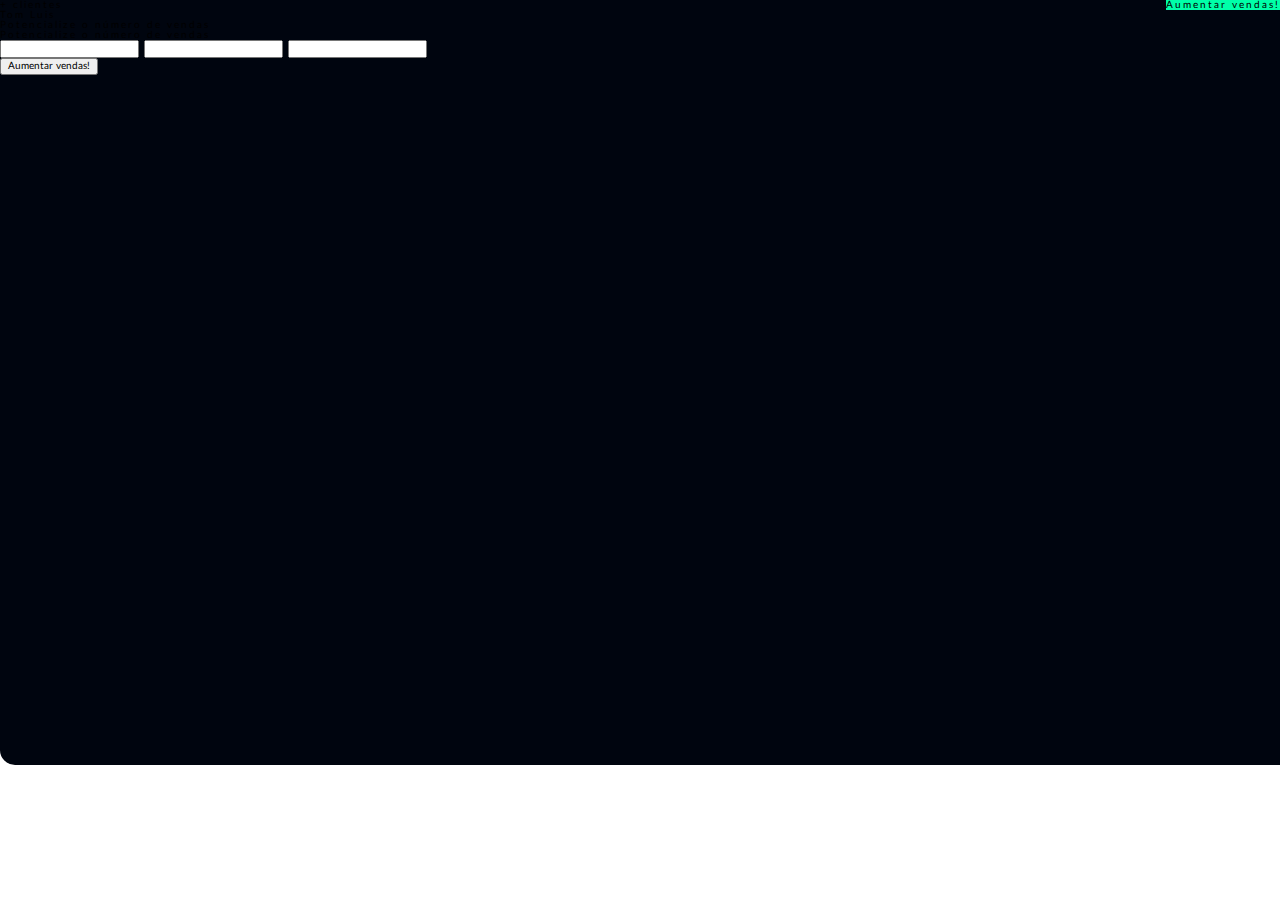
==== index.html @ 22d8dfdd "Configuração template" ====
<!DOCTYPE html>
<html lang="pt-BR">
    <head>
        <meta charset="UTF-8">
        <meta http-equiv="X-UA-Compatible" content="IE=edge">
        <meta name="viewport" content="width=device-width, initial-scale=1.0">
        <title>Landing Page</title>

        <!-- <link rel="stylesheet" href="style.css"> -->
        <link rel="stylesheet" href="./scss/main.css">
    </head>
    <body>
        <div class="landing-page">
            <div class="landing-page__header">
                <div class="landing-page__header__menu-fixo">
                    <div class="landing-page__header__menu-fixo__carrossel">
                        <span class="landing-page__header__menu-fixo__carrossel__simbolo-mais">+</span>
                        <span id="corrosselInformacoes" class="landing-page__header__menu-fixo__carrossel__informacao">clientes</span>
                    </div>
                    <div class="landing-page__header__menu-fixo__botao">Aumentar vendas!</div>
                </div>

                <div class="landing-page__header__conteudo">
                    <div class="landing-page__header__conteudo__informacoes">
                        <div class="landing-page__header__conteudo__informacoes__autor">
                            <div class="landing-page__header__conteudo__informacoes__autor__linha"></div>
                            <span class="landing-page__header__conteudo__informacoes__autor__nome">Tom Luis</span>
                        </div>

                        <div class="landing-page__header__conteudo__informacoes__informacoes-principais">
                            <h1 class="landing-page__header__conteudo__informacoes__informacoes-principais__titulo">Potencialize o número de vendas</h1>
                            <p class="landing-page__header__conteudo__informacoes__informacoes-principais__descricao">Potencialize o número de vendas</p>
                        </div>

                        <form action="formulario.php" method="post" class="landing-page__header__conteudo__informacoes__formulario">
                            <div class="landing-page__header__conteudo__informacoes__formulario__inputs">
                                <input type="text" class="landing-page__header__conteudo__informacoes__formulario__inputs__input">
                                <input type="email" class="landing-page__header__conteudo__informacoes__formulario__inputs__input">
                                <input type="text" class="landing-page__header__conteudo__informacoes__formulario__inputs__input">
                            </div>
                            <input type="submit" value="Aumentar vendas!" class="landing-page__header__conteudo__informacoes__formulario__botao">
                        </form>
                    </div>
                    <div class="landing-page__header__conteudo__imagem"></div>
                </div>
            </div>
        </div>
    </body>
</html>
---- style.css ----
html {
    --cor-principal: #11D183;
    --cor-secundaria: ;
    --min-height: ;
    --max-height: ;
    --min-width: ;
    --max-width: ;
    --transition-1: .2s ease;
    --tamanho-text-comum: 1.7rem;
    --tamanho-text-importante: 4rem;
  }
  @media only screen and (max-width: 1600px) {
    html {
      --tamanho-text-comum: 1.4rem;
      --tamanho-text-importante: 3rem;
    }
  }
  
  /*! normalize.css v8.0.1 | MIT License | github.com/necolas/normalize.css */
  /* Document
  ========================================================================== */
  /**
  * 1. Correct the line height in all browsers.
  * 2. Prevent adjustments of font size after orientation changes in iOS.
  */
  html {
    line-height: 1.15; /* 1 */
    -webkit-text-size-adjust: 100%; /* 2 */
  }
  
  /* Sections
      ========================================================================== */
  /**
  * Remove the margin in all browsers.
  */
  body {
    margin: 0;
  }
  
  /**
  * Render the `main` element consistently in IE.
  */
  main {
    display: block;
  }
  
  /**
  * Correct the font size and margin on `h1` elements within `section` and
  * `article` contexts in Chrome, Firefox, and Safari.
  */
  h1 {
    font-size: 2em;
    margin: 0.67em 0;
  }
  
  /* Grouping content
      ========================================================================== */
  /**
  * 1. Add the correct box sizing in Firefox.
  * 2. Show the overflow in Edge and IE.
  */
  hr {
    box-sizing: content-box; /* 1 */
    height: 0; /* 1 */
    overflow: visible; /* 2 */
  }
  
  /**
  * 1. Correct the inheritance and scaling of font size in all browsers.
  * 2. Correct the odd `em` font sizing in all browsers.
  */
  pre {
    font-family: monospace, monospace; /* 1 */
    font-size: 1em; /* 2 */
  }
  
  /* Text-level semantics
      ========================================================================== */
  /**
  * Remove the gray background on active links in IE 10.
  */
  a {
    background-color: transparent;
  }
  
  /**
  * 1. Remove the bottom border in Chrome 57-
  * 2. Add the correct text decoration in Chrome, Edge, IE, Opera, and Safari.
  */
  abbr[title] {
    border-bottom: none; /* 1 */
    text-decoration: underline; /* 2 */
    -webkit-text-decoration: underline dotted;
            text-decoration: underline dotted; /* 2 */
  }
  
  /**
  * Add the correct font weight in Chrome, Edge, and Safari.
  */
  b,
  strong {
    font-weight: bolder;
  }
  
  /**
  * 1. Correct the inheritance and scaling of font size in all browsers.
  * 2. Correct the odd `em` font sizing in all browsers.
  */
  code,
  kbd,
  samp {
    font-family: monospace, monospace; /* 1 */
    font-size: 1em; /* 2 */
  }
  
  /**
  * Add the correct font size in all browsers.
  */
  small {
    font-size: 80%;
  }
  
  /**
  * Prevent `sub` and `sup` elements from affecting the line height in
  * all browsers.
  */
  sub,
  sup {
    font-size: 75%;
    line-height: 0;
    position: relative;
    vertical-align: baseline;
  }
  
  sub {
    bottom: -0.25em;
  }
  
  sup {
    top: -0.5em;
  }
  
  /* Embedded content
      ========================================================================== */
  /**
  * Remove the border on images inside links in IE 10.
  */
  img {
    border-style: none;
  }
  
  /* Forms
      ========================================================================== */
  /**
  * 1. Change the font styles in all browsers.
  * 2. Remove the margin in Firefox and Safari.
  */
  button,
  input,
  optgroup,
  select,
  textarea {
    font-family: inherit; /* 1 */
    font-size: 100%; /* 1 */
    line-height: 1.15; /* 1 */
    margin: 0; /* 2 */
  }
  
  /**
  * Show the overflow in IE.
  * 1. Show the overflow in Edge.
  */
  button,
  input { /* 1 */
    overflow: visible;
  }
  
  /**
  * Remove the inheritance of text transform in Edge, Firefox, and IE.
  * 1. Remove the inheritance of text transform in Firefox.
  */
  button,
  select { /* 1 */
    text-transform: none;
  }
  
  /**
  * Correct the inability to style clickable types in iOS and Safari.
  */
  button,
  [type=button],
  [type=reset],
  [type=submit] {
    -webkit-appearance: button;
  }
  
  /**
  * Remove the inner border and padding in Firefox.
  */
  button::-moz-focus-inner,
  [type=button]::-moz-focus-inner,
  [type=reset]::-moz-focus-inner,
  [type=submit]::-moz-focus-inner {
    border-style: none;
    padding: 0;
  }
  
  /**
  * Restore the focus styles unset by the previous rule.
  */
  button:-moz-focusring,
  [type=button]:-moz-focusring,
  [type=reset]:-moz-focusring,
  [type=submit]:-moz-focusring {
    outline: 1px dotted ButtonText;
  }
  
  /**
  * Correct the padding in Firefox.
  */
  fieldset {
    padding: 0.35em 0.75em 0.625em;
  }
  
  /**
  * 1. Correct the text wrapping in Edge and IE.
  * 2. Correct the color inheritance from `fieldset` elements in IE.
  * 3. Remove the padding so developers are not caught out when they zero out
  *    `fieldset` elements in all browsers.
  */
  legend {
    box-sizing: border-box; /* 1 */
    color: inherit; /* 2 */
    display: table; /* 1 */
    max-width: 100%; /* 1 */
    padding: 0; /* 3 */
    white-space: normal; /* 1 */
  }
  
  /**
  * Add the correct vertical alignment in Chrome, Firefox, and Opera.
  */
  progress {
    vertical-align: baseline;
  }
  
  /**
  * Remove the default vertical scrollbar in IE 10+.
  */
  textarea {
    overflow: auto;
  }
  
  /**
  * 1. Add the correct box sizing in IE 10.
  * 2. Remove the padding in IE 10.
  */
  [type=checkbox],
  [type=radio] {
    box-sizing: border-box; /* 1 */
    padding: 0; /* 2 */
  }
  
  /**
  * Correct the cursor style of increment and decrement buttons in Chrome.
  */
  [type=number]::-webkit-inner-spin-button,
  [type=number]::-webkit-outer-spin-button {
    height: auto;
  }
  
  /**
  * 1. Correct the odd appearance in Chrome and Safari.
  * 2. Correct the outline style in Safari.
  */
  [type=search] {
    -webkit-appearance: textfield; /* 1 */
    outline-offset: -2px; /* 2 */
  }
  
  /**
  * Remove the inner padding in Chrome and Safari on macOS.
  */
  [type=search]::-webkit-search-decoration {
    -webkit-appearance: none;
  }
  
  /**
  * 1. Correct the inability to style clickable types in iOS and Safari.
  * 2. Change font properties to `inherit` in Safari.
  */
  ::-webkit-file-upload-button {
    -webkit-appearance: button; /* 1 */
    font: inherit; /* 2 */
  }
  
  /* Interactive
      ========================================================================== */
  /*
  * Add the correct display in Edge, IE 10+, and Firefox.
  */
  details {
    display: block;
  }
  
  /*
  * Add the correct display in all browsers.
  */
  summary {
    display: list-item;
  }
  
  /* Misc
      ========================================================================== */
  /**
  * Add the correct display in IE 10+.
  */
  template {
    display: none;
  }
  
  /**
  * Add the correct display in IE 10.
  */
  [hidden] {
    display: none;
  }
  
  /* http://meyerweb.com/eric/tools/css/reset/ 
     v2.0 | 20110126
     License: none (public domain)
  */
  html, body, div, span, applet, object, iframe,
  h1, h2, h3, h4, h5, h6, p, blockquote, pre,
  a, abbr, acronym, address, big, cite, code,
  del, dfn, em, img, ins, kbd, q, s, samp,
  small, strike, strong, sub, sup, tt, var,
  b, u, i, center,
  dl, dt, dd, ol, ul, li,
  fieldset, form, label, legend,
  table, caption, tbody, tfoot, thead, tr, th, td,
  article, aside, canvas, details, embed,
  figure, figcaption, footer, header, hgroup,
  menu, nav, output, ruby, section, summary,
  time, mark, audio, video {
    margin: 0;
    padding: 0;
    border: 0;
    font-size: 100%;
    font: inherit;
    vertical-align: baseline;
  }
  
  /* HTML5 display-role reset for older browsers */
  article, aside, details, figcaption, figure,
  footer, header, hgroup, menu, nav, section {
    display: block;
  }
  
  body {
    line-height: 1;
  }
  
  ol, ul {
    list-style: none;
  }
  
  blockquote, q {
    quotes: none;
  }
  
  blockquote:before, blockquote:after,
  q:before, q:after {
    content: "";
    content: none;
  }
  
  table {
    border-collapse: collapse;
    border-spacing: 0;
  }
  
  @font-face {
    src: url("../midias/fontes/lato/Lato-Regular.woff");
    font-family: "Lato Regular";
  }
  @font-face {
    src: url("../midias/fontes/lato/Lato-Semibold.woff");
    font-family: "Lato Semibold";
  }
  html {
    font-size: 62.5%;
    font-family: "Lato Regular", "Segoe UI", Arial, Helvetica, sans-serif;
    letter-spacing: 2px;
  }
  
  * {
    box-sizing: inherit;
  }
  
  body {
    box-sizing: border-box;
  }
  
  body {
    background-color: blue;
  }/*# sourceMappingURL=main.css.map */
---- scss/main.css ----
html {
  --cor-principal: #00050f;
  --cor-secundaria: #00FFA8;
  --cor-terciaria: #006FFF;
  --cor-fundo: #F3F3F3;
  --transition-1: .2s ease;
  --breakpoint-width-1: 1600px;
  --tamanho-text-comum: 1.7rem;
  --tamanho-text-importante: 4rem;
}
@media only screen and (max-width: --breakpoint-width-1) {
  html {
    --tamanho-text-comum: 1.4rem;
    --tamanho-text-importante: 3rem;
  }
}

/*! normalize.css v8.0.1 | MIT License | github.com/necolas/normalize.css */
/* Document
========================================================================== */
/**
* 1. Correct the line height in all browsers.
* 2. Prevent adjustments of font size after orientation changes in iOS.
*/
html {
  line-height: 1.15; /* 1 */
  -webkit-text-size-adjust: 100%; /* 2 */
}

/* Sections
    ========================================================================== */
/**
* Remove the margin in all browsers.
*/
body {
  margin: 0;
}

/**
* Render the `main` element consistently in IE.
*/
main {
  display: block;
}

/**
* Correct the font size and margin on `h1` elements within `section` and
* `article` contexts in Chrome, Firefox, and Safari.
*/
h1 {
  font-size: 2em;
  margin: 0.67em 0;
}

/* Grouping content
    ========================================================================== */
/**
* 1. Add the correct box sizing in Firefox.
* 2. Show the overflow in Edge and IE.
*/
hr {
  box-sizing: content-box; /* 1 */
  height: 0; /* 1 */
  overflow: visible; /* 2 */
}

/**
* 1. Correct the inheritance and scaling of font size in all browsers.
* 2. Correct the odd `em` font sizing in all browsers.
*/
pre {
  font-family: monospace, monospace; /* 1 */
  font-size: 1em; /* 2 */
}

/* Text-level semantics
    ========================================================================== */
/**
* Remove the gray background on active links in IE 10.
*/
a {
  background-color: transparent;
}

/**
* 1. Remove the bottom border in Chrome 57-
* 2. Add the correct text decoration in Chrome, Edge, IE, Opera, and Safari.
*/
abbr[title] {
  border-bottom: none; /* 1 */
  text-decoration: underline; /* 2 */
  -webkit-text-decoration: underline dotted;
          text-decoration: underline dotted; /* 2 */
}

/**
* Add the correct font weight in Chrome, Edge, and Safari.
*/
b,
strong {
  font-weight: bolder;
}

/**
* 1. Correct the inheritance and scaling of font size in all browsers.
* 2. Correct the odd `em` font sizing in all browsers.
*/
code,
kbd,
samp {
  font-family: monospace, monospace; /* 1 */
  font-size: 1em; /* 2 */
}

/**
* Add the correct font size in all browsers.
*/
small {
  font-size: 80%;
}

/**
* Prevent `sub` and `sup` elements from affecting the line height in
* all browsers.
*/
sub,
sup {
  font-size: 75%;
  line-height: 0;
  position: relative;
  vertical-align: baseline;
}

sub {
  bottom: -0.25em;
}

sup {
  top: -0.5em;
}

/* Embedded content
    ========================================================================== */
/**
* Remove the border on images inside links in IE 10.
*/
img {
  border-style: none;
}

/* Forms
    ========================================================================== */
/**
* 1. Change the font styles in all browsers.
* 2. Remove the margin in Firefox and Safari.
*/
button,
input,
optgroup,
select,
textarea {
  font-family: inherit; /* 1 */
  font-size: 100%; /* 1 */
  line-height: 1.15; /* 1 */
  margin: 0; /* 2 */
}

/**
* Show the overflow in IE.
* 1. Show the overflow in Edge.
*/
button,
input { /* 1 */
  overflow: visible;
}

/**
* Remove the inheritance of text transform in Edge, Firefox, and IE.
* 1. Remove the inheritance of text transform in Firefox.
*/
button,
select { /* 1 */
  text-transform: none;
}

/**
* Correct the inability to style clickable types in iOS and Safari.
*/
button,
[type=button],
[type=reset],
[type=submit] {
  -webkit-appearance: button;
}

/**
* Remove the inner border and padding in Firefox.
*/
button::-moz-focus-inner,
[type=button]::-moz-focus-inner,
[type=reset]::-moz-focus-inner,
[type=submit]::-moz-focus-inner {
  border-style: none;
  padding: 0;
}

/**
* Restore the focus styles unset by the previous rule.
*/
button:-moz-focusring,
[type=button]:-moz-focusring,
[type=reset]:-moz-focusring,
[type=submit]:-moz-focusring {
  outline: 1px dotted ButtonText;
}

/**
* Correct the padding in Firefox.
*/
fieldset {
  padding: 0.35em 0.75em 0.625em;
}

/**
* 1. Correct the text wrapping in Edge and IE.
* 2. Correct the color inheritance from `fieldset` elements in IE.
* 3. Remove the padding so developers are not caught out when they zero out
*    `fieldset` elements in all browsers.
*/
legend {
  box-sizing: border-box; /* 1 */
  color: inherit; /* 2 */
  display: table; /* 1 */
  max-width: 100%; /* 1 */
  padding: 0; /* 3 */
  white-space: normal; /* 1 */
}

/**
* Add the correct vertical alignment in Chrome, Firefox, and Opera.
*/
progress {
  vertical-align: baseline;
}

/**
* Remove the default vertical scrollbar in IE 10+.
*/
textarea {
  overflow: auto;
}

/**
* 1. Add the correct box sizing in IE 10.
* 2. Remove the padding in IE 10.
*/
[type=checkbox],
[type=radio] {
  box-sizing: border-box; /* 1 */
  padding: 0; /* 2 */
}

/**
* Correct the cursor style of increment and decrement buttons in Chrome.
*/
[type=number]::-webkit-inner-spin-button,
[type=number]::-webkit-outer-spin-button {
  height: auto;
}

/**
* 1. Correct the odd appearance in Chrome and Safari.
* 2. Correct the outline style in Safari.
*/
[type=search] {
  -webkit-appearance: textfield; /* 1 */
  outline-offset: -2px; /* 2 */
}

/**
* Remove the inner padding in Chrome and Safari on macOS.
*/
[type=search]::-webkit-search-decoration {
  -webkit-appearance: none;
}

/**
* 1. Correct the inability to style clickable types in iOS and Safari.
* 2. Change font properties to `inherit` in Safari.
*/
::-webkit-file-upload-button {
  -webkit-appearance: button; /* 1 */
  font: inherit; /* 2 */
}

/* Interactive
    ========================================================================== */
/*
* Add the correct display in Edge, IE 10+, and Firefox.
*/
details {
  display: block;
}

/*
* Add the correct display in all browsers.
*/
summary {
  display: list-item;
}

/* Misc
    ========================================================================== */
/**
* Add the correct display in IE 10+.
*/
template {
  display: none;
}

/**
* Add the correct display in IE 10.
*/
[hidden] {
  display: none;
}

/* http://meyerweb.com/eric/tools/css/reset/ 
   v2.0 | 20110126
   License: none (public domain)
*/
html, body, div, span, applet, object, iframe,
h1, h2, h3, h4, h5, h6, p, blockquote, pre,
a, abbr, acronym, address, big, cite, code,
del, dfn, em, img, ins, kbd, q, s, samp,
small, strike, strong, sub, sup, tt, var,
b, u, i, center,
dl, dt, dd, ol, ul, li,
fieldset, form, label, legend,
table, caption, tbody, tfoot, thead, tr, th, td,
article, aside, canvas, details, embed,
figure, figcaption, footer, header, hgroup,
menu, nav, output, ruby, section, summary,
time, mark, audio, video {
  margin: 0;
  padding: 0;
  border: 0;
  font-size: 100%;
  font: inherit;
  vertical-align: baseline;
}

/* HTML5 display-role reset for older browsers */
article, aside, details, figcaption, figure,
footer, header, hgroup, menu, nav, section {
  display: block;
}

body {
  line-height: 1;
}

ol, ul {
  list-style: none;
}

blockquote, q {
  quotes: none;
}

blockquote:before, blockquote:after,
q:before, q:after {
  content: "";
  content: none;
}

table {
  border-collapse: collapse;
  border-spacing: 0;
}

@font-face {
  src: url("../midias/fontes/lato/Lato-Regular.woff");
  font-family: "Lato Regular";
}
@font-face {
  src: url("../midias/fontes/lato/Lato-Semibold.woff");
  font-family: "Lato Semibold";
}
html {
  font-size: 62.5%;
  font-family: "Lato Regular", "Segoe UI", Arial, Helvetica, sans-serif;
  letter-spacing: 2px;
}

* {
  box-sizing: inherit;
}

body {
  box-sizing: border-box;
}

.landing-page__header {
  background-color: var(--cor-principal);
  border-bottom-left-radius: 15px;
  height: 85vh;
}
.landing-page__header__menu-fixo {
  display: flex;
  flex-direction: row;
  justify-content: space-between;
  align-items: center;
}
.landing-page__header__menu-fixo__botao {
  background-color: var(--cor-secundaria);
}/*# sourceMappingURL=main.css.map */
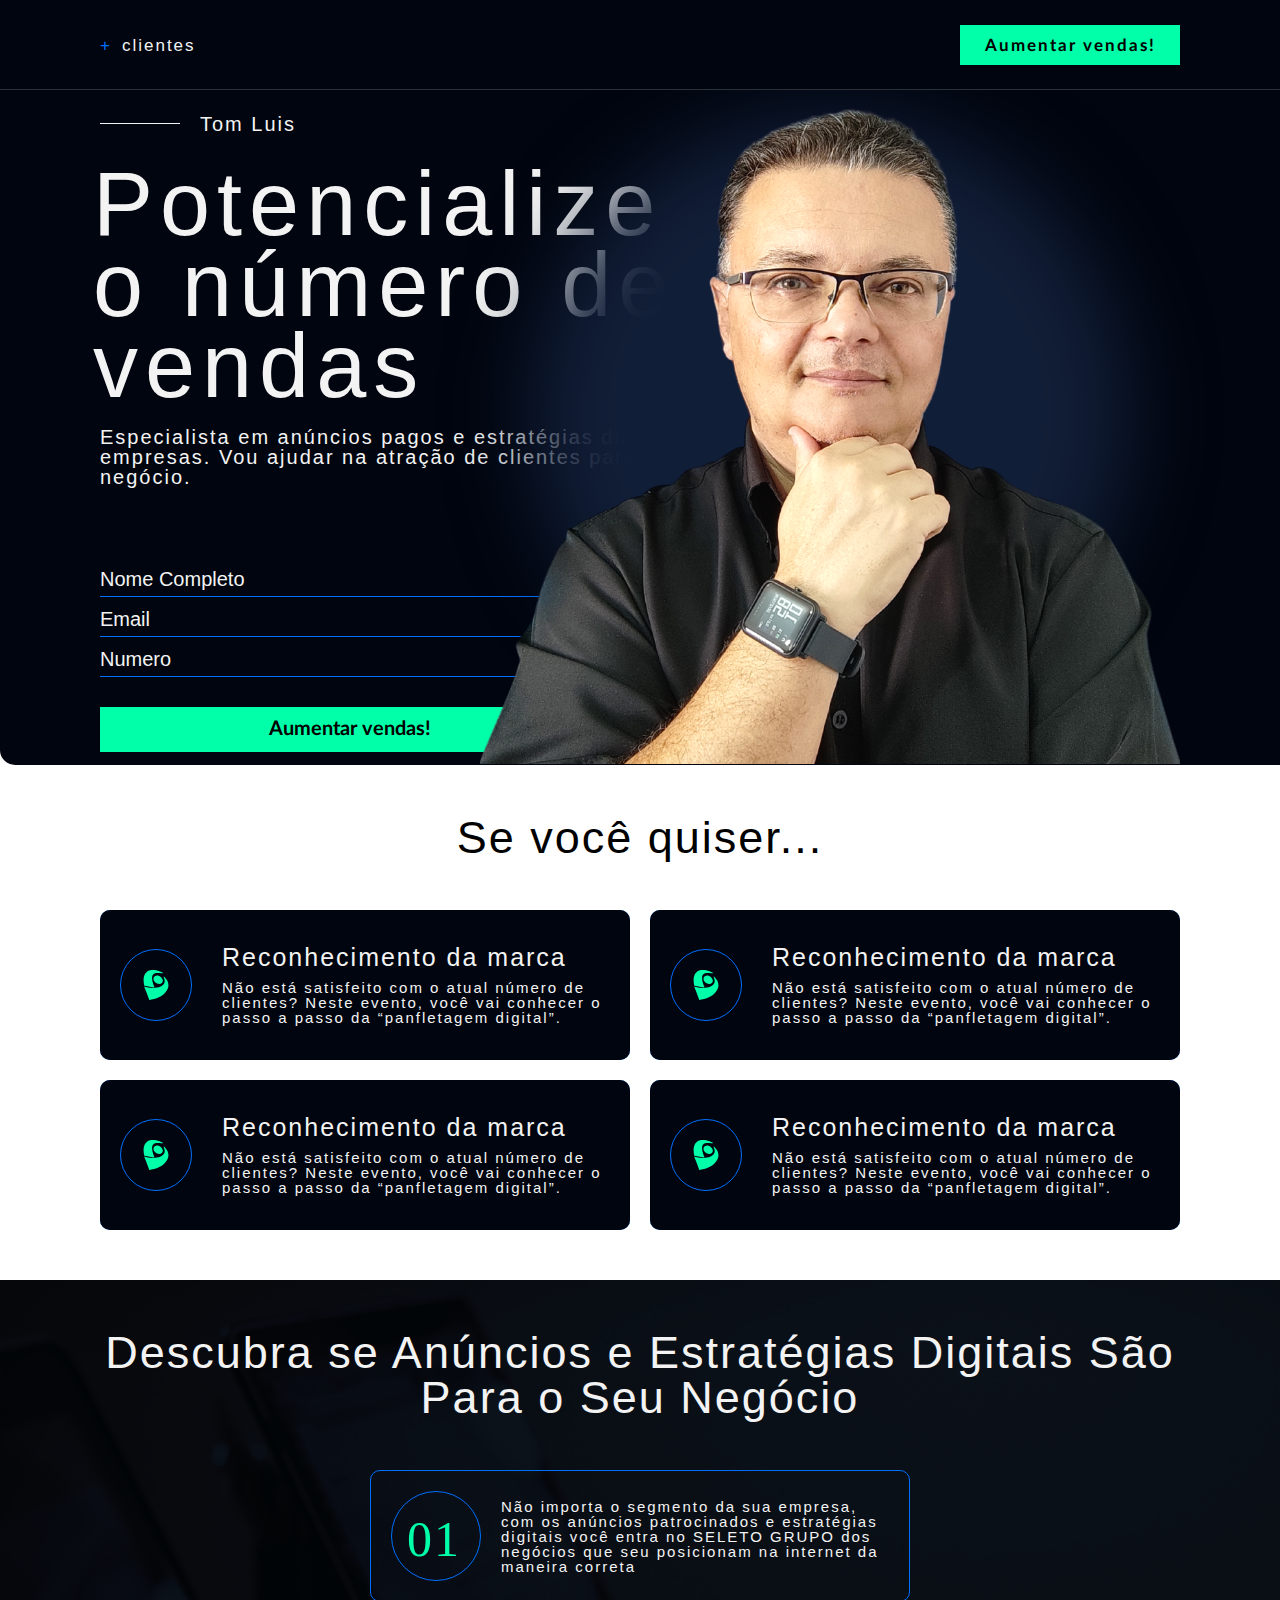
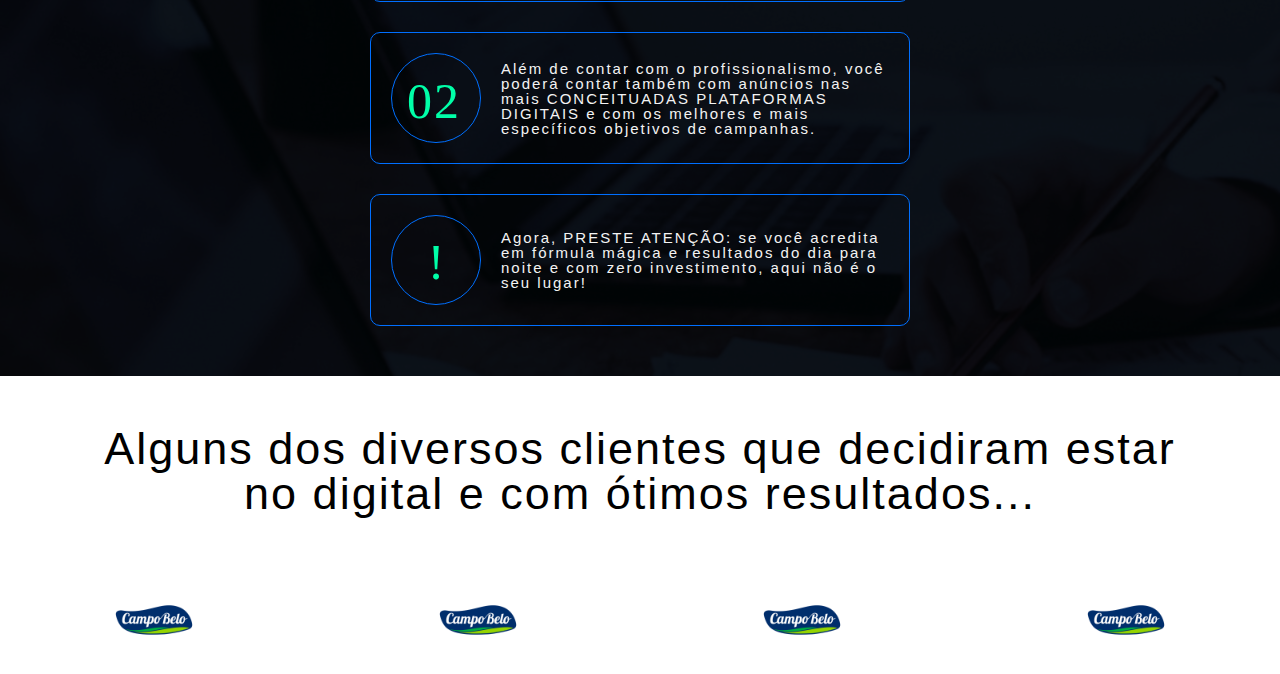
==== commit cbf09213: "Avanços no layout da landing page" ====
--- a/index.html
+++ b/index.html
@@ -29,21 +29,137 @@
 
                         <div class="landing-page__header__conteudo__informacoes__informacoes-principais">
                             <h1 class="landing-page__header__conteudo__informacoes__informacoes-principais__titulo">Potencialize o número de vendas</h1>
-                            <p class="landing-page__header__conteudo__informacoes__informacoes-principais__descricao">Potencialize o número de vendas</p>
+                            <p class="landing-page__header__conteudo__informacoes__informacoes-principais__descricao">Especialista em anúncios pagos e estratégias digitais para empresas. Vou ajudar na atração de clientes para o seu negócio.</p>
                         </div>
 
                         <form action="formulario.php" method="post" class="landing-page__header__conteudo__informacoes__formulario">
                             <div class="landing-page__header__conteudo__informacoes__formulario__inputs">
-                                <input type="text" class="landing-page__header__conteudo__informacoes__formulario__inputs__input">
-                                <input type="email" class="landing-page__header__conteudo__informacoes__formulario__inputs__input">
-                                <input type="text" class="landing-page__header__conteudo__informacoes__formulario__inputs__input">
+                                <input type="text"  name="nome"     placeholder="Nome Completo" class="landing-page__header__conteudo__informacoes__formulario__inputs__input">
+                                <input type="email" name="email"    placeholder="Email"         class="landing-page__header__conteudo__informacoes__formulario__inputs__input">
+                                <input type="text"  name="numero"   placeholder="Numero"        class="landing-page__header__conteudo__informacoes__formulario__inputs__input">
                             </div>
                             <input type="submit" value="Aumentar vendas!" class="landing-page__header__conteudo__informacoes__formulario__botao">
                         </form>
                     </div>
-                    <div class="landing-page__header__conteudo__imagem"></div>
+
+                    <div class="landing-page__header__conteudo__container-imagem">
+                        <img src="midias/imagens/foto-principal.png" class="landing-page__header__conteudo__container-imagem__imagem">
+                        <div class="landing-page__header__conteudo__container-imagem__luz"></div>
+                    </div>
                 </div>
             </div>
+
+            <section class="landing-page__beneficios">
+                <h2 class="landing-page__beneficios__titulo">Se você quiser...</h2>
+                <div class="landing-page__beneficios__cards">
+                    <a href="#aumentar-vendas" class="landing-page__beneficios__cards__card">
+                        <div class="landing-page__beneficios__cards__card__frente">
+                            <div class="landing-page__beneficios__cards__card__frente__container-icone">
+                                <svg class="landing-page__beneficios__cards__card__frente__container-icone__icone">
+                                    <use xlink:href="midias/icones/lattes.svg#lattes"></use>
+                                </svg>
+                            </div>
+                            <div class="landing-page__beneficios__cards__card__frente__informacoes">
+                                <span class="landing-page__beneficios__cards__card__frente__informacoes__titulo">Reconhecimento da marca</span>
+                                <p class="landing-page__beneficios__cards__card__frente__informacoes__descricao">Não está satisfeito com o atual número de clientes? Neste evento, você vai conhecer o passo a passo da “panfletagem digital”.</p>
+                            </div>
+                        </div>
+                        <div href="#aumentar-vendas" class="landing-page__beneficios__cards__card__verso">
+                            <span class="landing-page__beneficios__cards__card__verso__titulo">Reconhecimento de marca</span>
+                            <div class="landing-page__beneficios__cards__card__verso__aumentar-vendas">Aumentar Vendas!</div>
+                        </div>
+                    </a>
+                    <a href="#aumentar-vendas" class="landing-page__beneficios__cards__card">
+                        <div class="landing-page__beneficios__cards__card__frente">
+                            <div class="landing-page__beneficios__cards__card__frente__container-icone">
+                                <svg class="landing-page__beneficios__cards__card__frente__container-icone__icone">
+                                    <use xlink:href="midias/icones/lattes.svg#lattes"></use>
+                                </svg>
+                            </div>
+                            <div class="landing-page__beneficios__cards__card__frente__informacoes">
+                                <span class="landing-page__beneficios__cards__card__frente__informacoes__titulo">Reconhecimento da marca</span>
+                                <p class="landing-page__beneficios__cards__card__frente__informacoes__descricao">Não está satisfeito com o atual número de clientes? Neste evento, você vai conhecer o passo a passo da “panfletagem digital”.</p>
+                            </div>
+                        </div>
+                        <div href="#aumentar-vendas" class="landing-page__beneficios__cards__card__verso">
+                            <span class="landing-page__beneficios__cards__card__verso__titulo">Reconhecimento de marca</span>
+                            <div class="landing-page__beneficios__cards__card__verso__aumentar-vendas">Aumentar Vendas!</div>
+                        </div>
+                    </a>
+                    <a href="#aumentar-vendas" class="landing-page__beneficios__cards__card">
+                        <div class="landing-page__beneficios__cards__card__frente">
+                            <div class="landing-page__beneficios__cards__card__frente__container-icone">
+                                <svg class="landing-page__beneficios__cards__card__frente__container-icone__icone">
+                                    <use xlink:href="midias/icones/lattes.svg#lattes"></use>
+                                </svg>
+                            </div>
+                            <div class="landing-page__beneficios__cards__card__frente__informacoes">
+                                <span class="landing-page__beneficios__cards__card__frente__informacoes__titulo">Reconhecimento da marca</span>
+                                <p class="landing-page__beneficios__cards__card__frente__informacoes__descricao">Não está satisfeito com o atual número de clientes? Neste evento, você vai conhecer o passo a passo da “panfletagem digital”.</p>
+                            </div>
+                        </div>
+                        <div href="#aumentar-vendas" class="landing-page__beneficios__cards__card__verso">
+                            <span class="landing-page__beneficios__cards__card__verso__titulo">Reconhecimento de marca</span>
+                            <div class="landing-page__beneficios__cards__card__verso__aumentar-vendas">Aumentar Vendas!</div>
+                        </div>
+                    </a>
+                    <a href="#aumentar-vendas" class="landing-page__beneficios__cards__card">
+                        <div class="landing-page__beneficios__cards__card__frente">
+                            <div class="landing-page__beneficios__cards__card__frente__container-icone">
+                                <svg class="landing-page__beneficios__cards__card__frente__container-icone__icone">
+                                    <use xlink:href="midias/icones/lattes.svg#lattes"></use>
+                                </svg>
+                            </div>
+                            <div class="landing-page__beneficios__cards__card__frente__informacoes">
+                                <span class="landing-page__beneficios__cards__card__frente__informacoes__titulo">Reconhecimento da marca</span>
+                                <p class="landing-page__beneficios__cards__card__frente__informacoes__descricao">Não está satisfeito com o atual número de clientes? Neste evento, você vai conhecer o passo a passo da “panfletagem digital”.</p>
+                            </div>
+                        </div>
+                        <div href="#aumentar-vendas" class="landing-page__beneficios__cards__card__verso">
+                            <span class="landing-page__beneficios__cards__card__verso__titulo">Reconhecimento de marca</span>
+                            <div class="landing-page__beneficios__cards__card__verso__aumentar-vendas">Aumentar Vendas!</div>
+                        </div>
+                    </a>
+                </div>
+            </section>
+
+            <section class="landing-page__apontamentos">
+                <div class="landing-page__apontamentos__conteudo">
+                    <h2 class="landing-page__apontamentos__conteudo__titulo">Descubra se Anúncios e Estratégias Digitais São Para o Seu Negócio</h2>
+
+                    <div class="landing-page__apontamentos__conteudo__cards">
+                        <div class="landing-page__apontamentos__conteudo__cards__card">
+                            <div class="landing-page__apontamentos__conteudo__cards__card__container-numero">
+                                <span class="landing-page__apontamentos__conteudo__cards__card__container-numero__numero">01</span>
+                            </div>
+                            <p class="landing-page__apontamentos__conteudo__cards__card__descricao">Não importa o segmento da sua empresa, com os anúncios patrocinados e estratégias digitais você entra no SELETO GRUPO dos negócios que seu posicionam na internet da maneira correta</p>
+                        </div>
+                        <div class="landing-page__apontamentos__conteudo__cards__card">
+                            <div class="landing-page__apontamentos__conteudo__cards__card__container-numero">
+                                <span class="landing-page__apontamentos__conteudo__cards__card__container-numero__numero">02</span>
+                            </div>
+                            <p class="landing-page__apontamentos__conteudo__cards__card__descricao">Além de contar com o profissionalismo, você poderá contar também com anúncios nas mais CONCEITUADAS PLATAFORMAS DIGITAIS e com os melhores e mais específicos objetivos de campanhas.</p>
+                        </div>
+                        <div class="landing-page__apontamentos__conteudo__cards__card">
+                            <div class="landing-page__apontamentos__conteudo__cards__card__container-numero">
+                                <span class="landing-page__apontamentos__conteudo__cards__card__container-numero__numero landing-page__apontamentos__conteudo__cards__card__container-numero__numero--exclamacao">!</span>
+                            </div>
+                            <p class="landing-page__apontamentos__conteudo__cards__card__descricao">Agora, PRESTE ATENÇÃO: se você acredita em fórmula mágica e resultados do dia para noite e com zero investimento, aqui não é o seu lugar!</p>
+                        </div>
+                    </div>
+                </div>
+            </section>
+
+            <section class="landing-page__clientes">
+                <h2 class="landing-page__clientes__titulo">Alguns dos diversos clientes que decidiram estar no digital e com ótimos resultados...</h2>
+
+                <div class="landing-page__clientes__logos">
+                    <img src="midias/imagens/campo-belo.png" alt="" class="landing-page__clientes__logos__logo">
+                    <img src="midias/imagens/campo-belo.png" alt="" class="landing-page__clientes__logos__logo">
+                    <img src="midias/imagens/campo-belo.png" alt="" class="landing-page__clientes__logos__logo">
+                    <img src="midias/imagens/campo-belo.png" alt="" class="landing-page__clientes__logos__logo">
+                </div>
+            </section>
         </div>
     </body>
-</html>+</html--- a/scss/main.css
+++ b/scss/main.css
@@ -7,6 +7,8 @@
   --breakpoint-width-1: 1600px;
   --tamanho-text-comum: 1.7rem;
   --tamanho-text-importante: 4rem;
+  --distancia-horizontal: 100px;
+  --distancia-vertical: 50px;
 }
 @media only screen and (max-width: --breakpoint-width-1) {
   html {
@@ -380,16 +382,20 @@
 }
 
 @font-face {
-  src: url("../midias/fontes/lato/Lato-Regular.woff");
+  src: url("../../midias/fontes/lato/Lato-Light.woff");
+  font-family: "Lato Light";
+}
+@font-face {
+  src: url("../../midias/fontes/lato/Lato-Regular.woff");
   font-family: "Lato Regular";
 }
 @font-face {
-  src: url("../midias/fontes/lato/Lato-Semibold.woff");
-  font-family: "Lato Semibold";
+  src: url("../../midias/fontes/lato/Lato-Bold.woff");
+  font-family: "Lato Bold";
 }
 html {
   font-size: 62.5%;
-  font-family: "Lato Regular", "Segoe UI", Arial, Helvetica, sans-serif;
+  font-family: "Lato Light", "Segoe UI", Arial, Helvetica, sans-serif;
   letter-spacing: 2px;
 }
 
@@ -400,18 +406,420 @@
 body {
   box-sizing: border-box;
 }
+body::-webkit-scrollbar {
+  width: 4px;
+}
+body::-webkit-scrollbar-thumb {
+  background-color: var(--cor-secundaria);
+}
+
+section {
+  margin-top: var(--distancia-vertical);
+}
+
+h2 {
+  font-size: 4.5rem;
+  margin-bottom: var(--distancia-vertical);
+  text-align: center;
+}
 
 .landing-page__header {
+  padding: 0 var(--distancia-horizontal);
   background-color: var(--cor-principal);
   border-bottom-left-radius: 15px;
   height: 85vh;
+  position: relative;
+  overflow: hidden;
+  display: flex;
+  flex-direction: column;
+  justify-content: space-between;
+  align-items: unset;
+  flex-wrap: nowrap;
 }
 .landing-page__header__menu-fixo {
   display: flex;
   flex-direction: row;
   justify-content: space-between;
   align-items: center;
+  flex-wrap: nowrap;
+  background-color: var(--cor-principal);
+  flex: none;
+  height: 10%;
+  width: 100%;
+  padding: 0 var(--distancia-horizontal);
+  position: fixed;
+  transform: translate(calc(-1 * var(--distancia-horizontal)));
+  z-index: 100;
+}
+.landing-page__header__menu-fixo::before {
+  content: "";
+  background-color: rgba(243, 243, 243, 0.1803921569);
+  position: absolute;
+  bottom: 0;
+  height: 1px;
+  width: calc(100% + 200px);
+  transform: translate(calc(-1 * var(--distancia-horizontal)));
+}
+.landing-page__header__menu-fixo__carrossel {
+  display: flex;
+  flex-direction: row;
+  justify-content: flex-start;
+  align-items: center;
+  flex-wrap: nowrap;
+  font-size: 1.7rem;
+}
+.landing-page__header__menu-fixo__carrossel__simbolo-mais {
+  color: var(--cor-terciaria);
+  margin-right: 10px;
+}
+.landing-page__header__menu-fixo__carrossel__informacao {
+  color: var(--cor-fundo);
 }
 .landing-page__header__menu-fixo__botao {
   background-color: var(--cor-secundaria);
+  font-family: "Lato Bold";
+  font-size: 1.7rem;
+  height: 4rem;
+  width: 22rem;
+  display: flex;
+  flex-direction: row;
+  justify-content: center;
+  align-items: center;
+  flex-wrap: nowrap;
+}
+.landing-page__header__menu-fixo__botao:hover {
+  background-color: #c6ffd9;
+}
+.landing-page__header__conteudo {
+  display: flex;
+  flex-direction: row;
+  justify-content: space-between;
+  align-items: unset;
+  flex-wrap: nowrap;
+  height: 90%;
+  margin-top: var(--distancia-horizontal);
+}
+.landing-page__header__conteudo__informacoes {
+  color: var(--cor-fundo);
+  align-self: center;
+}
+.landing-page__header__conteudo__informacoes__autor {
+  margin-bottom: 30px;
+  display: flex;
+  flex-direction: row;
+  justify-content: flex-start;
+  align-items: center;
+  flex-wrap: nowrap;
+}
+.landing-page__header__conteudo__informacoes__autor__linha {
+  width: 8rem;
+  height: 1px;
+  margin-right: 20px;
+  background-color: var(--cor-fundo);
+}
+.landing-page__header__conteudo__informacoes__autor__nome {
+  font-size: 2rem;
+}
+.landing-page__header__conteudo__informacoes__informacoes-principais {
+  width: 60%;
+  margin-bottom: 80px;
+}
+.landing-page__header__conteudo__informacoes__informacoes-principais__titulo {
+  font-size: 9rem;
+  line-height: 0.9;
+  margin-bottom: 20px;
+  letter-spacing: 7px;
+  transform: translate(-7px);
+}
+.landing-page__header__conteudo__informacoes__informacoes-principais__descricao {
+  font-size: 2rem;
+}
+.landing-page__header__conteudo__informacoes__formulario {
+  display: flex;
+  flex-direction: column;
+  justify-content: flex-start;
+  align-items: flex-start;
+  flex-wrap: nowrap;
+  width: 50rem;
+}
+.landing-page__header__conteudo__informacoes__formulario__inputs {
+  display: flex;
+  flex-direction: column;
+  justify-content: flex-start;
+  align-items: flex-start;
+  flex-wrap: nowrap;
+  width: 100%;
+  margin-bottom: 30px;
+}
+.landing-page__header__conteudo__informacoes__formulario__inputs__input {
+  background-color: transparent;
+  border: none;
+  border-bottom: 1px solid var(--cor-terciaria);
+  width: 100%;
+  font-size: 2rem;
+  outline: none;
+  padding-left: 0;
+  padding-bottom: 5px;
+}
+.landing-page__header__conteudo__informacoes__formulario__inputs__input:not(:last-of-type) {
+  margin-bottom: 10px;
+}
+.landing-page__header__conteudo__informacoes__formulario__inputs__input::-moz-placeholder {
+  color: var(--cor-fundo);
+}
+.landing-page__header__conteudo__informacoes__formulario__inputs__input:-ms-input-placeholder {
+  color: var(--cor-fundo);
+}
+.landing-page__header__conteudo__informacoes__formulario__inputs__input::placeholder {
+  color: var(--cor-fundo);
+}
+.landing-page__header__conteudo__informacoes__formulario__inputs__input:-webkit-autofill, .landing-page__header__conteudo__informacoes__formulario__inputs__input:-webkit-autofill:hover, .landing-page__header__conteudo__informacoes__formulario__inputs__input:-webkit-autofill:focus, .landing-page__header__conteudo__informacoes__formulario__inputs__input:-webkit-autofill:active {
+  -webkit-transition: background-color 5000s ease-in-out 0s;
+  transition: background-color 5000s ease-in-out 0s;
+  font-family: "Lato Light";
+  -webkit-text-fill-color: #fff !important;
+}
+.landing-page__header__conteudo__informacoes__formulario__botao {
+  display: flex;
+  flex-direction: row;
+  justify-content: center;
+  align-items: center;
+  flex-wrap: nowrap;
+  background-color: var(--cor-secundaria);
+  border: none;
+  cursor: pointer;
+  font-family: "Lato Bold";
+  font-size: 2rem;
+  height: 4.5rem;
+  width: 100%;
+}
+.landing-page__header__conteudo__container-imagem {
+  position: absolute;
+  right: var(--distancia-horizontal);
+  bottom: 0;
+}
+.landing-page__header__conteudo__container-imagem__imagem {
+  width: 70rem;
+  -o-object-fit: contain;
+     object-fit: contain;
+  position: relative;
+  bottom: -1px;
+  z-index: 10;
+}
+.landing-page__header__conteudo__container-imagem__luz {
+  height: 60rem;
+  width: 60rem;
+  border-radius: 9999px;
+  position: absolute;
+  left: 50%;
+  top: 50%;
+  transform: translate(-50%, -50%);
+  background-color: #111E37;
+  filter: blur(40px);
+}
+
+.landing-page__beneficios {
+  display: flex;
+  flex-direction: column;
+  justify-content: flex-start;
+  align-items: center;
+  flex-wrap: nowrap;
+  padding: 0 var(--distancia-horizontal);
+}
+.landing-page__beneficios__cards {
+  display: flex;
+  flex-direction: row;
+  justify-content: space-between;
+  align-items: flex-start;
+  flex-wrap: wrap;
+  width: 100%;
+}
+.landing-page__beneficios__cards__card {
+  cursor: pointer;
+  border-radius: 10px;
+  height: 15rem;
+  width: calc(50% - 10px);
+  overflow: hidden;
+  position: relative;
+}
+.landing-page__beneficios__cards__card:nth-of-type(1), .landing-page__beneficios__cards__card:nth-of-type(2) {
+  margin-bottom: 20px;
+}
+.landing-page__beneficios__cards__card:hover .landing-page__beneficios__cards__card__frente {
+  opacity: 0;
+}
+.landing-page__beneficios__cards__card__frente {
+  display: flex;
+  flex-direction: row;
+  justify-content: flex-start;
+  align-items: center;
+  flex-wrap: nowrap;
+  background-color: var(--cor-principal);
+  color: var(--cor-fundo);
+  opacity: 1;
+  padding: 0 20px;
+  position: absolute;
+  height: 100%;
+  width: 100%;
+  z-index: 1;
+  transition: 0.2s cubic-bezier(0.455, 0.03, 0.515, 0.955);
+}
+.landing-page__beneficios__cards__card__frente__container-icone {
+  border: 1px solid var(--cor-terciaria);
+  border-radius: 999px;
+  padding: 20px;
+  margin-right: 30px;
+}
+.landing-page__beneficios__cards__card__frente__container-icone__icone {
+  height: 3rem;
+  width: 3rem;
+  fill: var(--cor-secundaria);
+  position: relative;
+  display: block;
+}
+.landing-page__beneficios__cards__card__frente__informacoes__titulo {
+  font-size: 2.5rem;
+  display: block;
+  margin-bottom: 10px;
+}
+.landing-page__beneficios__cards__card__frente__informacoes__descricao {
+  font-size: 1.5rem;
+}
+.landing-page__beneficios__cards__card__verso {
+  background-color: var(--cor-terciaria);
+  height: 100%;
+  width: 100%;
+  position: absolute;
+  display: flex;
+  flex-direction: row;
+  justify-content: center;
+  align-items: center;
+  flex-wrap: nowrap;
+}
+.landing-page__beneficios__cards__card__verso__titulo {
+  color: var(--cor-fundo);
+  position: absolute;
+  top: 20px;
+  left: 20px;
+  font-size: 2rem;
+}
+.landing-page__beneficios__cards__card__verso__aumentar-vendas {
+  color: var(--cor-principal);
+  font-family: "Lato Bold";
+  font-size: 2rem;
+}
+
+.landing-page__apontamentos {
+  background-blend-mode: multiply;
+  background-color: rgba(0, 5, 15, 0.9490196078);
+  display: flex;
+  flex-direction: column;
+  justify-content: flex-start;
+  align-items: center;
+  flex-wrap: nowrap;
+  padding: var(--distancia-vertical) var(--distancia-horizontal) var(--distancia-vertical) var(--distancia-horizontal);
+  background-image: url("../../../midias/imagens/trabalhando.jpg");
+}
+.landing-page__apontamentos__background {
+  position: absolute;
+  height: 100%;
+  width: 100%;
+}
+.landing-page__apontamentos__background__imagem {
+  height: 100%;
+  width: 100%;
+  -o-object-fit: cover;
+     object-fit: cover;
+  position: absolute;
+  filter: blur(3px);
+}
+.landing-page__apontamentos__background__cor {
+  background-color: var(--cor-principal);
+  opacity: 0.9;
+  height: 100%;
+  width: 100%;
+  position: absolute;
+}
+.landing-page__apontamentos__conteudo {
+  display: flex;
+  flex-direction: column;
+  justify-content: flex-start;
+  align-items: center;
+  flex-wrap: nowrap;
+  position: relative;
+  width: 100%;
+}
+.landing-page__apontamentos__conteudo__titulo {
+  color: var(--cor-fundo);
+}
+.landing-page__apontamentos__conteudo__cards {
+  width: 100%;
+}
+.landing-page__apontamentos__conteudo__cards__card {
+  display: flex;
+  flex-direction: row;
+  justify-content: flex-start;
+  align-items: center;
+  flex-wrap: nowrap;
+  border: 1px solid var(--cor-terciaria);
+  border-radius: 10px;
+  margin: 0 auto;
+  padding: 20px;
+  width: 50%;
+  transition: 0.2s cubic-bezier(0.455, 0.03, 0.515, 0.955);
+}
+.landing-page__apontamentos__conteudo__cards__card:not(:last-of-type) {
+  margin-bottom: 30px;
+}
+.landing-page__apontamentos__conteudo__cards__card:hover {
+  background-color: var(--cor-terciaria);
+}
+.landing-page__apontamentos__conteudo__cards__card__container-numero {
+  border: 1px solid var(--cor-terciaria);
+  border-radius: 9999px;
+  padding: 20px;
+  height: 9rem;
+  width: 9rem;
+  display: flex;
+  flex-direction: row;
+  justify-content: center;
+  align-items: center;
+  flex-wrap: nowrap;
+  margin-right: 20px;
+}
+.landing-page__apontamentos__conteudo__cards__card__container-numero__numero {
+  color: var(--cor-secundaria);
+  font-family: "Bahnschrift";
+  font-size: 5rem;
+  display: block;
+  width: 9rem;
+  text-align: center;
+  transform: translate(-2px, 3px);
+}
+.landing-page__apontamentos__conteudo__cards__card__container-numero__numero--exclamacao {
+  transform: translate(1px, 2px);
+}
+.landing-page__apontamentos__conteudo__cards__card__descricao {
+  color: var(--cor-fundo);
+  font-size: 1.5rem;
+}
+
+.landing-page__clientes {
+  display: flex;
+  flex-direction: column;
+  justify-content: flex-start;
+  align-items: center;
+  flex-wrap: nowrap;
+  padding: 0 var(--distancia-horizontal);
+}
+.landing-page__clientes__logos {
+  width: 100%;
+  display: flex;
+  flex-direction: row;
+  justify-content: space-between;
+  align-items: center;
+  flex-wrap: nowrap;
+}
+.landing-page__clientes__logos__logo {
+  width: 10%;
 }/*# sourceMappingURL=main.css.map */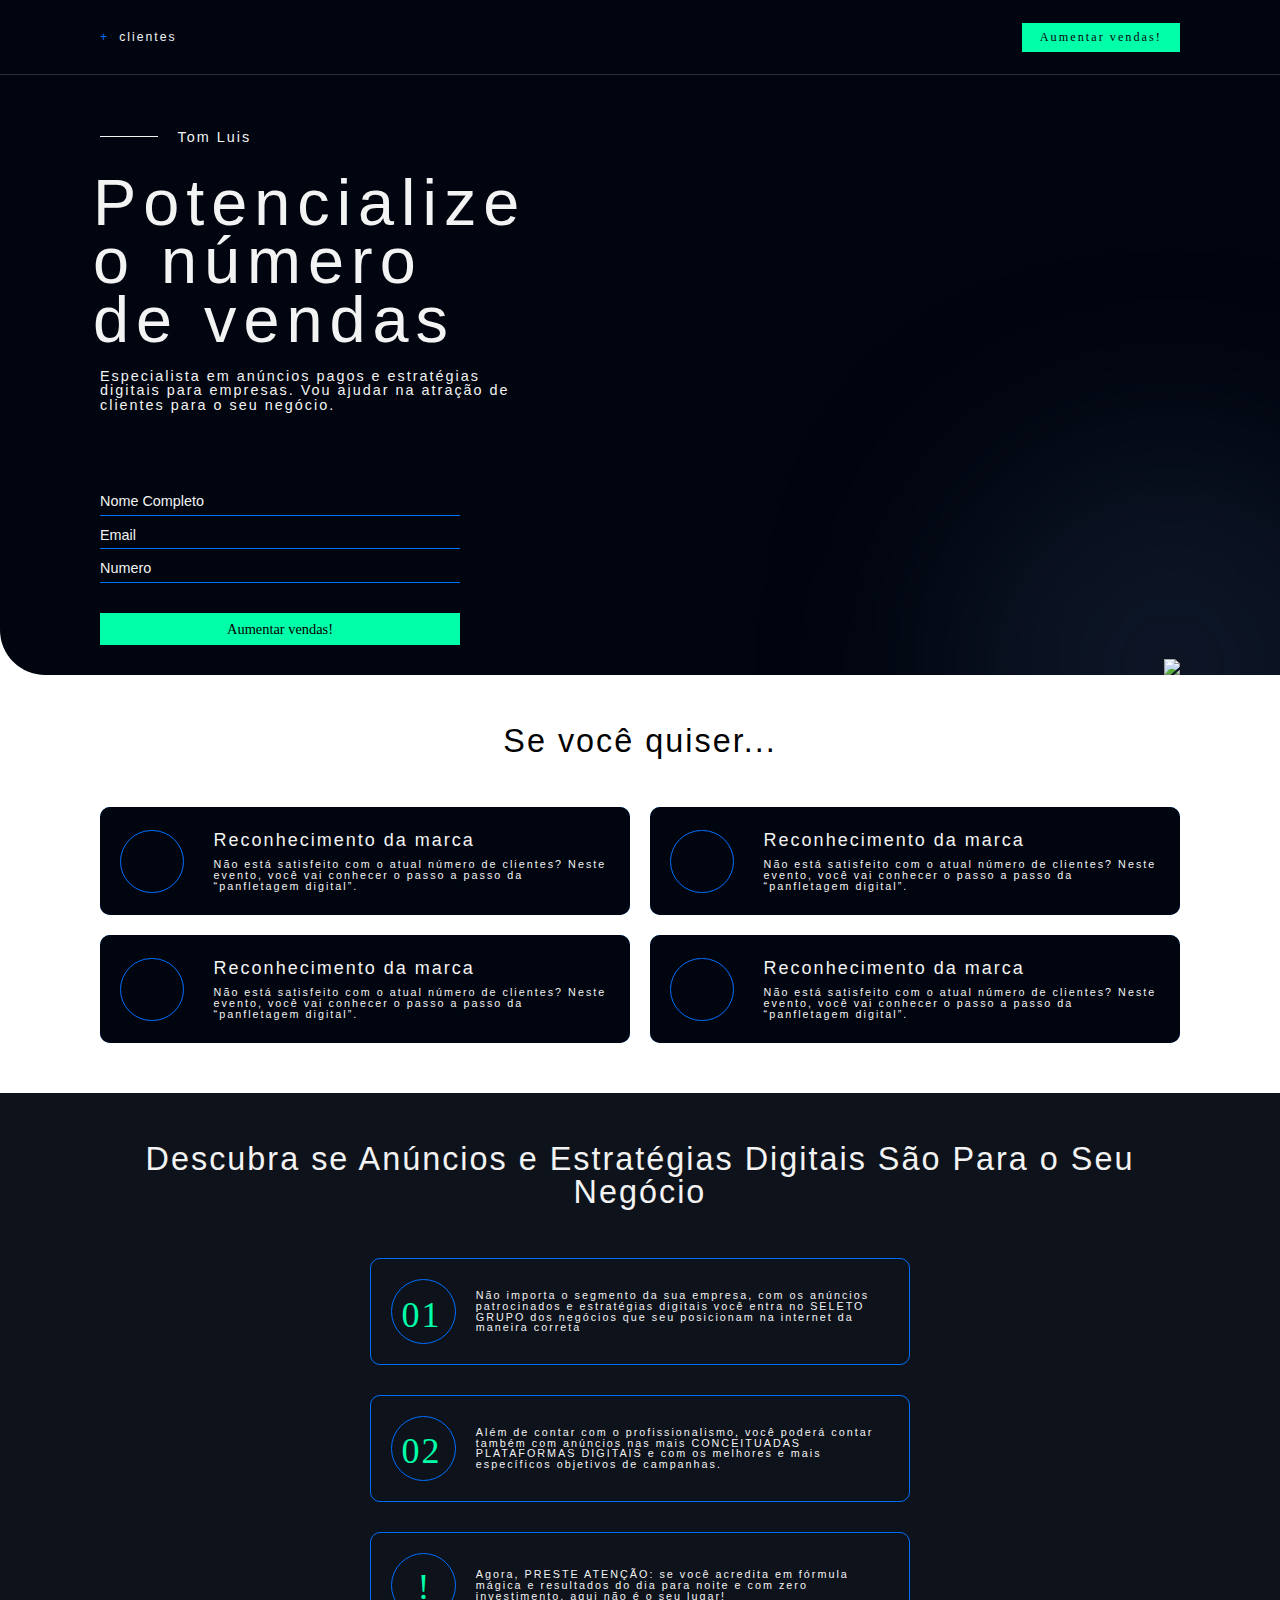
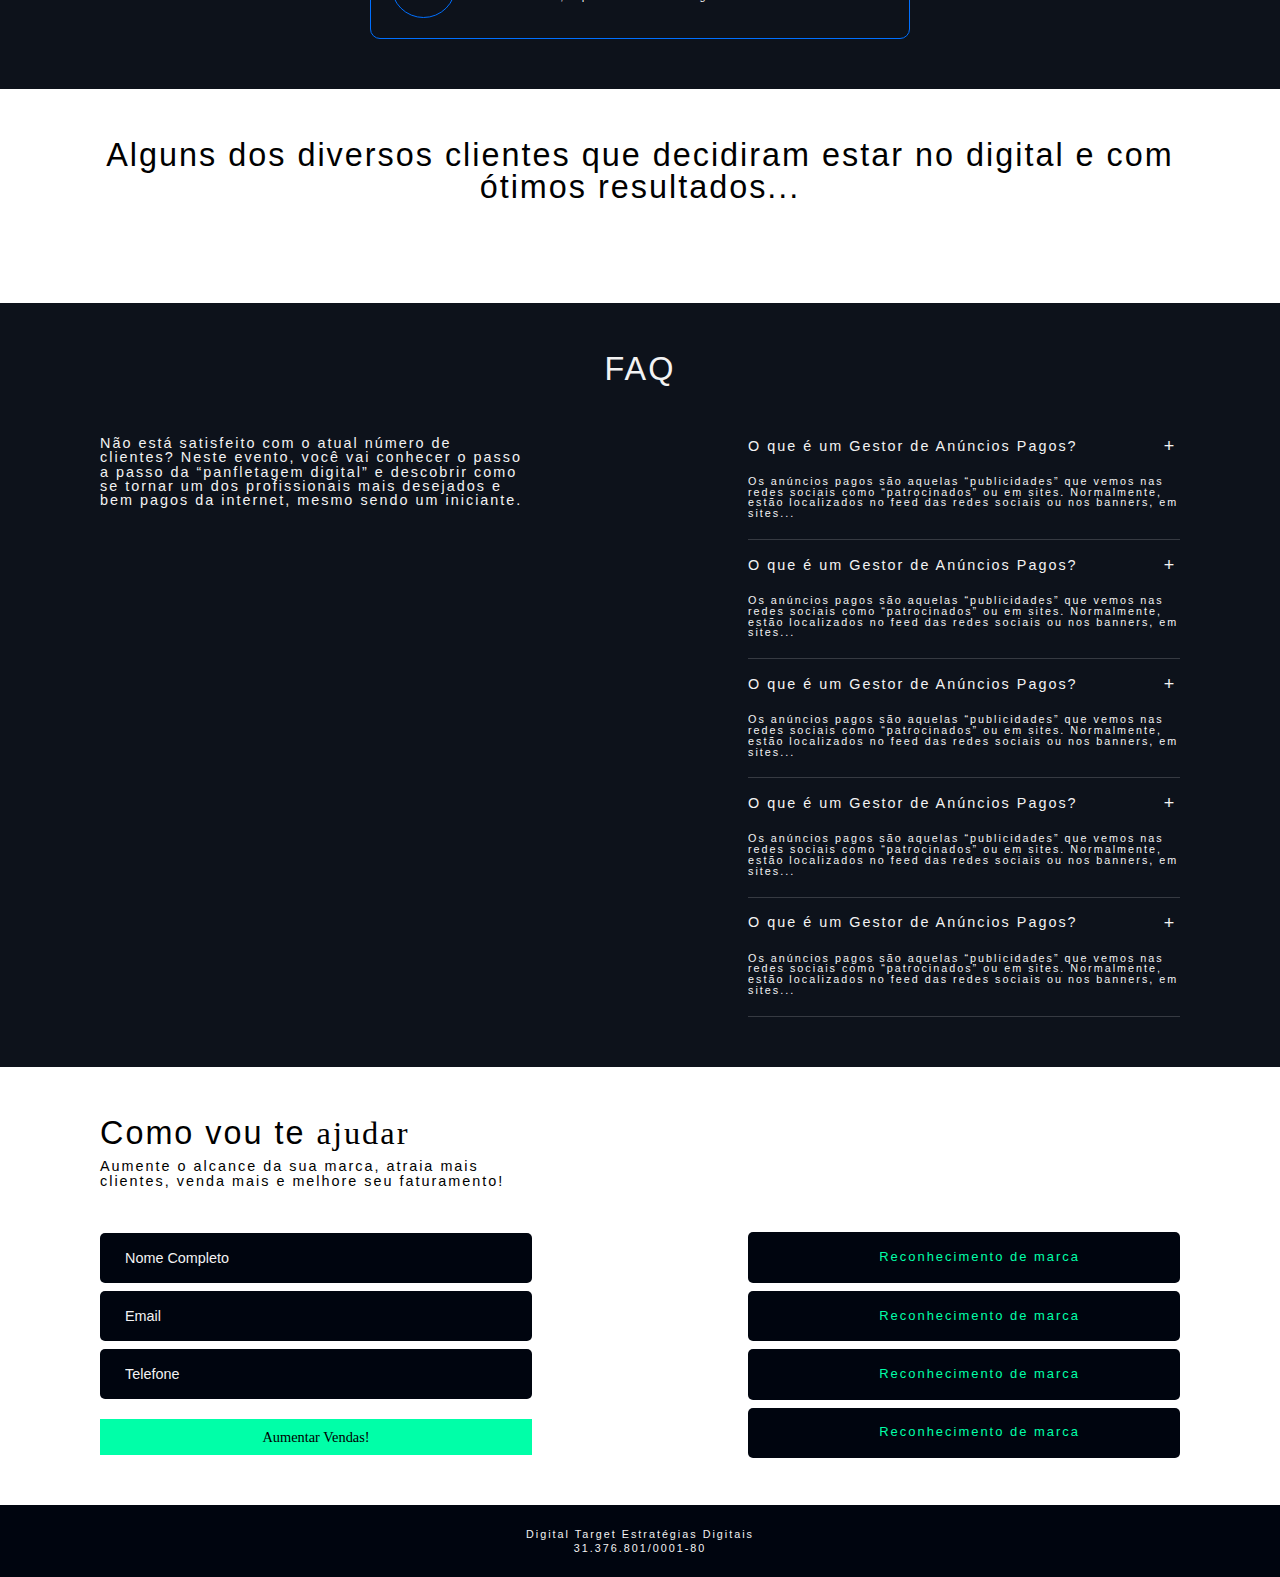
==== commit c0718c54: "Correção de caminho" ====
--- a/index.html
+++ b/index.html
@@ -7,159 +7,279 @@
         <title>Landing Page</title>
 
         <!-- <link rel="stylesheet" href="style.css"> -->
-        <link rel="stylesheet" href="./scss/main.css">
+        <link rel="stylesheet" href="../assets/scss/landing-page.css">
     </head>
     <body>
         <div class="landing-page">
-            <div class="landing-page__header">
-                <div class="landing-page__header__menu-fixo">
-                    <div class="landing-page__header__menu-fixo__carrossel">
-                        <span class="landing-page__header__menu-fixo__carrossel__simbolo-mais">+</span>
-                        <span id="corrosselInformacoes" class="landing-page__header__menu-fixo__carrossel__informacao">clientes</span>
-                    </div>
-                    <div class="landing-page__header__menu-fixo__botao">Aumentar vendas!</div>
-                </div>
-
-                <div class="landing-page__header__conteudo">
-                    <div class="landing-page__header__conteudo__informacoes">
-                        <div class="landing-page__header__conteudo__informacoes__autor">
-                            <div class="landing-page__header__conteudo__informacoes__autor__linha"></div>
-                            <span class="landing-page__header__conteudo__informacoes__autor__nome">Tom Luis</span>
-                        </div>
-
-                        <div class="landing-page__header__conteudo__informacoes__informacoes-principais">
-                            <h1 class="landing-page__header__conteudo__informacoes__informacoes-principais__titulo">Potencialize o número de vendas</h1>
-                            <p class="landing-page__header__conteudo__informacoes__informacoes-principais__descricao">Especialista em anúncios pagos e estratégias digitais para empresas. Vou ajudar na atração de clientes para o seu negócio.</p>
-                        </div>
-
-                        <form action="formulario.php" method="post" class="landing-page__header__conteudo__informacoes__formulario">
-                            <div class="landing-page__header__conteudo__informacoes__formulario__inputs">
-                                <input type="text"  name="nome"     placeholder="Nome Completo" class="landing-page__header__conteudo__informacoes__formulario__inputs__input">
-                                <input type="email" name="email"    placeholder="Email"         class="landing-page__header__conteudo__informacoes__formulario__inputs__input">
-                                <input type="text"  name="numero"   placeholder="Numero"        class="landing-page__header__conteudo__informacoes__formulario__inputs__input">
-                            </div>
-                            <input type="submit" value="Aumentar vendas!" class="landing-page__header__conteudo__informacoes__formulario__botao">
+            <header class="header">
+                <div id="menu" class="header__menu-fixo">
+                    <div class="header__menu-fixo__carrossel">
+                        <span class="header__menu-fixo__carrossel__simbolo-mais">+</span>
+                        <span id="corrosselInformacoes" class="header__menu-fixo__carrossel__informacao">clientes</span>
+                    </div>
+                    <a href="#formulario" class="header__menu-fixo__botao">Aumentar vendas!</a>
+                </div>
+
+                <div class="header__conteudo">
+                    <div class="header__conteudo__informacoes">
+                        <div class="header__conteudo__informacoes__autor">
+                            <div class="header__conteudo__informacoes__autor__linha"></div>
+                            <span class="header__conteudo__informacoes__autor__nome">Tom Luis</span>
+                        </div>
+
+                        <div class="header__conteudo__informacoes__informacoes-principais">
+                            <h1 class="header__conteudo__informacoes__informacoes-principais__titulo">Potencialize o número de vendas</h1>
+                            <p class="header__conteudo__informacoes__informacoes-principais__descricao">Especialista em anúncios pagos e estratégias digitais para empresas. Vou ajudar na atração de clientes para o seu negócio.</p>
+                        </div>
+
+                        <form action="formulario.php" method="post" class="header__conteudo__informacoes__formulario">
+                            <div class="header__conteudo__informacoes__formulario__inputs">
+                                <input type="text"  name="nome"     placeholder="Nome Completo" class="header__conteudo__informacoes__formulario__inputs__input">
+                                <input type="email" name="email"    placeholder="Email"         class="header__conteudo__informacoes__formulario__inputs__input">
+                                <input type="text"  name="numero"   placeholder="Numero"        class="header__conteudo__informacoes__formulario__inputs__input">
+                            </div>
+                            <input type="submit" value="Aumentar vendas!" class="header__conteudo__informacoes__formulario__botao">
                         </form>
                     </div>
 
-                    <div class="landing-page__header__conteudo__container-imagem">
-                        <img src="midias/imagens/foto-principal.png" class="landing-page__header__conteudo__container-imagem__imagem">
-                        <div class="landing-page__header__conteudo__container-imagem__luz"></div>
-                    </div>
-                </div>
-            </div>
-
-            <section class="landing-page__beneficios">
-                <h2 class="landing-page__beneficios__titulo">Se você quiser...</h2>
-                <div class="landing-page__beneficios__cards">
-                    <a href="#aumentar-vendas" class="landing-page__beneficios__cards__card">
-                        <div class="landing-page__beneficios__cards__card__frente">
-                            <div class="landing-page__beneficios__cards__card__frente__container-icone">
-                                <svg class="landing-page__beneficios__cards__card__frente__container-icone__icone">
-                                    <use xlink:href="midias/icones/lattes.svg#lattes"></use>
-                                </svg>
-                            </div>
-                            <div class="landing-page__beneficios__cards__card__frente__informacoes">
-                                <span class="landing-page__beneficios__cards__card__frente__informacoes__titulo">Reconhecimento da marca</span>
-                                <p class="landing-page__beneficios__cards__card__frente__informacoes__descricao">Não está satisfeito com o atual número de clientes? Neste evento, você vai conhecer o passo a passo da “panfletagem digital”.</p>
-                            </div>
-                        </div>
-                        <div href="#aumentar-vendas" class="landing-page__beneficios__cards__card__verso">
-                            <span class="landing-page__beneficios__cards__card__verso__titulo">Reconhecimento de marca</span>
-                            <div class="landing-page__beneficios__cards__card__verso__aumentar-vendas">Aumentar Vendas!</div>
-                        </div>
-                    </a>
-                    <a href="#aumentar-vendas" class="landing-page__beneficios__cards__card">
-                        <div class="landing-page__beneficios__cards__card__frente">
-                            <div class="landing-page__beneficios__cards__card__frente__container-icone">
-                                <svg class="landing-page__beneficios__cards__card__frente__container-icone__icone">
-                                    <use xlink:href="midias/icones/lattes.svg#lattes"></use>
-                                </svg>
-                            </div>
-                            <div class="landing-page__beneficios__cards__card__frente__informacoes">
-                                <span class="landing-page__beneficios__cards__card__frente__informacoes__titulo">Reconhecimento da marca</span>
-                                <p class="landing-page__beneficios__cards__card__frente__informacoes__descricao">Não está satisfeito com o atual número de clientes? Neste evento, você vai conhecer o passo a passo da “panfletagem digital”.</p>
-                            </div>
-                        </div>
-                        <div href="#aumentar-vendas" class="landing-page__beneficios__cards__card__verso">
-                            <span class="landing-page__beneficios__cards__card__verso__titulo">Reconhecimento de marca</span>
-                            <div class="landing-page__beneficios__cards__card__verso__aumentar-vendas">Aumentar Vendas!</div>
-                        </div>
-                    </a>
-                    <a href="#aumentar-vendas" class="landing-page__beneficios__cards__card">
-                        <div class="landing-page__beneficios__cards__card__frente">
-                            <div class="landing-page__beneficios__cards__card__frente__container-icone">
-                                <svg class="landing-page__beneficios__cards__card__frente__container-icone__icone">
-                                    <use xlink:href="midias/icones/lattes.svg#lattes"></use>
-                                </svg>
-                            </div>
-                            <div class="landing-page__beneficios__cards__card__frente__informacoes">
-                                <span class="landing-page__beneficios__cards__card__frente__informacoes__titulo">Reconhecimento da marca</span>
-                                <p class="landing-page__beneficios__cards__card__frente__informacoes__descricao">Não está satisfeito com o atual número de clientes? Neste evento, você vai conhecer o passo a passo da “panfletagem digital”.</p>
-                            </div>
-                        </div>
-                        <div href="#aumentar-vendas" class="landing-page__beneficios__cards__card__verso">
-                            <span class="landing-page__beneficios__cards__card__verso__titulo">Reconhecimento de marca</span>
-                            <div class="landing-page__beneficios__cards__card__verso__aumentar-vendas">Aumentar Vendas!</div>
-                        </div>
-                    </a>
-                    <a href="#aumentar-vendas" class="landing-page__beneficios__cards__card">
-                        <div class="landing-page__beneficios__cards__card__frente">
-                            <div class="landing-page__beneficios__cards__card__frente__container-icone">
-                                <svg class="landing-page__beneficios__cards__card__frente__container-icone__icone">
-                                    <use xlink:href="midias/icones/lattes.svg#lattes"></use>
-                                </svg>
-                            </div>
-                            <div class="landing-page__beneficios__cards__card__frente__informacoes">
-                                <span class="landing-page__beneficios__cards__card__frente__informacoes__titulo">Reconhecimento da marca</span>
-                                <p class="landing-page__beneficios__cards__card__frente__informacoes__descricao">Não está satisfeito com o atual número de clientes? Neste evento, você vai conhecer o passo a passo da “panfletagem digital”.</p>
-                            </div>
-                        </div>
-                        <div href="#aumentar-vendas" class="landing-page__beneficios__cards__card__verso">
-                            <span class="landing-page__beneficios__cards__card__verso__titulo">Reconhecimento de marca</span>
-                            <div class="landing-page__beneficios__cards__card__verso__aumentar-vendas">Aumentar Vendas!</div>
-                        </div>
-                    </a>
-                </div>
-            </section>
-
-            <section class="landing-page__apontamentos">
-                <div class="landing-page__apontamentos__conteudo">
-                    <h2 class="landing-page__apontamentos__conteudo__titulo">Descubra se Anúncios e Estratégias Digitais São Para o Seu Negócio</h2>
-
-                    <div class="landing-page__apontamentos__conteudo__cards">
-                        <div class="landing-page__apontamentos__conteudo__cards__card">
-                            <div class="landing-page__apontamentos__conteudo__cards__card__container-numero">
-                                <span class="landing-page__apontamentos__conteudo__cards__card__container-numero__numero">01</span>
-                            </div>
-                            <p class="landing-page__apontamentos__conteudo__cards__card__descricao">Não importa o segmento da sua empresa, com os anúncios patrocinados e estratégias digitais você entra no SELETO GRUPO dos negócios que seu posicionam na internet da maneira correta</p>
-                        </div>
-                        <div class="landing-page__apontamentos__conteudo__cards__card">
-                            <div class="landing-page__apontamentos__conteudo__cards__card__container-numero">
-                                <span class="landing-page__apontamentos__conteudo__cards__card__container-numero__numero">02</span>
-                            </div>
-                            <p class="landing-page__apontamentos__conteudo__cards__card__descricao">Além de contar com o profissionalismo, você poderá contar também com anúncios nas mais CONCEITUADAS PLATAFORMAS DIGITAIS e com os melhores e mais específicos objetivos de campanhas.</p>
-                        </div>
-                        <div class="landing-page__apontamentos__conteudo__cards__card">
-                            <div class="landing-page__apontamentos__conteudo__cards__card__container-numero">
-                                <span class="landing-page__apontamentos__conteudo__cards__card__container-numero__numero landing-page__apontamentos__conteudo__cards__card__container-numero__numero--exclamacao">!</span>
-                            </div>
-                            <p class="landing-page__apontamentos__conteudo__cards__card__descricao">Agora, PRESTE ATENÇÃO: se você acredita em fórmula mágica e resultados do dia para noite e com zero investimento, aqui não é o seu lugar!</p>
-                        </div>
-                    </div>
-                </div>
-            </section>
-
-            <section class="landing-page__clientes">
-                <h2 class="landing-page__clientes__titulo">Alguns dos diversos clientes que decidiram estar no digital e com ótimos resultados...</h2>
-
-                <div class="landing-page__clientes__logos">
-                    <img src="midias/imagens/campo-belo.png" alt="" class="landing-page__clientes__logos__logo">
-                    <img src="midias/imagens/campo-belo.png" alt="" class="landing-page__clientes__logos__logo">
-                    <img src="midias/imagens/campo-belo.png" alt="" class="landing-page__clientes__logos__logo">
-                    <img src="midias/imagens/campo-belo.png" alt="" class="landing-page__clientes__logos__logo">
-                </div>
-            </section>
+                    <div class="header__conteudo__container-imagem">
+                        <img src="./assets/midias/imagens/foto-principal.png" class="header__conteudo__container-imagem__imagem">
+                        <div class="header__conteudo__container-imagem__luz"></div>
+                    </div>
+                </div>
+            </header>
+
+            <section class="beneficios">
+                <h2 class="beneficios__titulo">Se você quiser...</h2>
+                <div class="beneficios__cards">
+                    <a href="#aumentar-vendas" class="beneficios__cards__card">
+                        <div class="beneficios__cards__card__frente">
+                            <div class="beneficios__cards__card__frente__container-icone">
+                                <svg class="beneficios__cards__card__frente__container-icone__icone">
+                                    <use xlink:href="./assets/midias/icones/lattes.svg#lattes"></use>
+                                </svg>
+                            </div>
+                            <div class="beneficios__cards__card__frente__informacoes">
+                                <span class="beneficios__cards__card__frente__informacoes__titulo">Reconhecimento da marca</span>
+                                <p class="beneficios__cards__card__frente__informacoes__descricao">Não está satisfeito com o atual número de clientes? Neste evento, você vai conhecer o passo a passo da “panfletagem digital”.</p>
+                            </div>
+                        </div>
+                        <div href="#aumentar-vendas" class="beneficios__cards__card__verso">
+                            <span class="beneficios__cards__card__verso__titulo">Reconhecimento de marca</span>
+                            <div class="beneficios__cards__card__verso__aumentar-vendas">Aumentar Vendas!</div>
+                        </div>
+                    </a>
+                    <a href="#aumentar-vendas" class="beneficios__cards__card">
+                        <div class="beneficios__cards__card__frente">
+                            <div class="beneficios__cards__card__frente__container-icone">
+                                <svg class="beneficios__cards__card__frente__container-icone__icone">
+                                    <use xlink:href="./assets/midias/icones/lattes.svg#lattes"></use>
+                                </svg>
+                            </div>
+                            <div class="beneficios__cards__card__frente__informacoes">
+                                <span class="beneficios__cards__card__frente__informacoes__titulo">Reconhecimento da marca</span>
+                                <p class="beneficios__cards__card__frente__informacoes__descricao">Não está satisfeito com o atual número de clientes? Neste evento, você vai conhecer o passo a passo da “panfletagem digital”.</p>
+                            </div>
+                        </div>
+                        <div href="#aumentar-vendas" class="beneficios__cards__card__verso">
+                            <span class="beneficios__cards__card__verso__titulo">Reconhecimento de marca</span>
+                            <div class="beneficios__cards__card__verso__aumentar-vendas">Aumentar Vendas!</div>
+                        </div>
+                    </a>
+                    <a href="#aumentar-vendas" class="beneficios__cards__card">
+                        <div class="beneficios__cards__card__frente">
+                            <div class="beneficios__cards__card__frente__container-icone">
+                                <svg class="beneficios__cards__card__frente__container-icone__icone">
+                                    <use xlink:href="./assets/midias/icones/lattes.svg#lattes"></use>
+                                </svg>
+                            </div>
+                            <div class="beneficios__cards__card__frente__informacoes">
+                                <span class="beneficios__cards__card__frente__informacoes__titulo">Reconhecimento da marca</span>
+                                <p class="beneficios__cards__card__frente__informacoes__descricao">Não está satisfeito com o atual número de clientes? Neste evento, você vai conhecer o passo a passo da “panfletagem digital”.</p>
+                            </div>
+                        </div>
+                        <div href="#aumentar-vendas" class="beneficios__cards__card__verso">
+                            <span class="beneficios__cards__card__verso__titulo">Reconhecimento de marca</span>
+                            <div class="beneficios__cards__card__verso__aumentar-vendas">Aumentar Vendas!</div>
+                        </div>
+                    </a>
+                    <a href="#aumentar-vendas" class="beneficios__cards__card">
+                        <div class="beneficios__cards__card__frente">
+                            <div class="beneficios__cards__card__frente__container-icone">
+                                <svg class="beneficios__cards__card__frente__container-icone__icone">
+                                    <use xlink:href="./assets/midias/icones/lattes.svg#lattes"></use>
+                                </svg>
+                            </div>
+                            <div class="beneficios__cards__card__frente__informacoes">
+                                <span class="beneficios__cards__card__frente__informacoes__titulo">Reconhecimento da marca</span>
+                                <p class="beneficios__cards__card__frente__informacoes__descricao">Não está satisfeito com o atual número de clientes? Neste evento, você vai conhecer o passo a passo da “panfletagem digital”.</p>
+                            </div>
+                        </div>
+                        <div href="#aumentar-vendas" class="beneficios__cards__card__verso">
+                            <span class="beneficios__cards__card__verso__titulo">Reconhecimento de marca</span>
+                            <div class="beneficios__cards__card__verso__aumentar-vendas">Aumentar Vendas!</div>
+                        </div>
+                    </a>
+                </div>
+            </section>
+
+            <section class="apontamentos">
+                <div class="apontamentos__conteudo">
+                    <h2 class="apontamentos__conteudo__titulo">Descubra se Anúncios e Estratégias Digitais São Para o Seu Negócio</h2>
+
+                    <div class="apontamentos__conteudo__cards">
+                        <div class="apontamentos__conteudo__cards__card">
+                            <div class="apontamentos__conteudo__cards__card__container-numero">
+                                <span class="apontamentos__conteudo__cards__card__container-numero__numero">01</span>
+                            </div>
+                            <p class="apontamentos__conteudo__cards__card__descricao">Não importa o segmento da sua empresa, com os anúncios patrocinados e estratégias digitais você entra no SELETO GRUPO dos negócios que seu posicionam na internet da maneira correta</p>
+                        </div>
+                        <div class="apontamentos__conteudo__cards__card">
+                            <div class="apontamentos__conteudo__cards__card__container-numero">
+                                <span class="apontamentos__conteudo__cards__card__container-numero__numero">02</span>
+                            </div>
+                            <p class="apontamentos__conteudo__cards__card__descricao">Além de contar com o profissionalismo, você poderá contar também com anúncios nas mais CONCEITUADAS PLATAFORMAS DIGITAIS e com os melhores e mais específicos objetivos de campanhas.</p>
+                        </div>
+                        <div class="apontamentos__conteudo__cards__card">
+                            <div class="apontamentos__conteudo__cards__card__container-numero">
+                                <span class="apontamentos__conteudo__cards__card__container-numero__numero apontamentos__conteudo__cards__card__container-numero__numero--exclamacao">!</span>
+                            </div>
+                            <p class="apontamentos__conteudo__cards__card__descricao">Agora, PRESTE ATENÇÃO: se você acredita em fórmula mágica e resultados do dia para noite e com zero investimento, aqui não é o seu lugar!</p>
+                        </div>
+                    </div>
+                </div>
+            </section>
+
+            <section class="clientes">
+                <h2 class="clientes__titulo">Alguns dos diversos clientes que decidiram estar no digital e com ótimos resultados...</h2>
+
+                <div class="clientes__logos">
+                    <img src="./assets/midias/imagens/campo-belo.png" alt="" class="clientes__logos__logo">
+                    <img src="./assets/midias/imagens/campo-belo.png" alt="" class="clientes__logos__logo">
+                    <img src="./assets/midias/imagens/campo-belo.png" alt="" class="clientes__logos__logo">
+                    <img src="./assets/midias/imagens/campo-belo.png" alt="" class="clientes__logos__logo">
+                </div>
+            </section>
+
+            <section class="faq">
+                <h2 class="faq__titulo">FAQ</h2>
+                <div class="faq__conteudo">
+                    <p class="faq__conteudo__descricao">
+                        Não está satisfeito com o atual número de clientes? Neste evento, você vai conhecer o passo a passo da “panfletagem digital” e descobrir como se tornar um dos profissionais mais desejados e bem pagos da internet, mesmo sendo um iniciante.
+                    </p>
+
+                    <div class="faq__conteudo__perguntas-respostas">
+                        <div class="faq__conteudo__perguntas-respostas__pergunta-resposta">
+                            <div class="faq__conteudo__perguntas-respostas__pergunta-resposta__pergunta">
+                                <span class="faq__conteudo__perguntas-respostas__pergunta-resposta__pergunta__texto">O que é um Gestor de Anúncios Pagos?</span>
+                                
+                                <div class="faq__conteudo__perguntas-respostas__pergunta-resposta__pergunta__simbolos">
+                                    <span class="faq__conteudo__perguntas-respostas__pergunta-resposta__pergunta__simbolos__mais">+</span>
+                                    <span class="faq__conteudo__perguntas-respostas__pergunta-resposta__pergunta__simbolos__menos">-</span>
+                                </div>
+                            </div>
+                            <p class="faq__conteudo__perguntas-respostas__pergunta-resposta__resposta">Os anúncios pagos são aquelas “publicidades” que vemos nas redes sociais como “patrocinados” ou em sites. Normalmente, estão localizados no feed das redes sociais ou nos banners, em sites...</p>
+                        </div>
+                        <div class="faq__conteudo__perguntas-respostas__pergunta-resposta">
+                            <div class="faq__conteudo__perguntas-respostas__pergunta-resposta__pergunta">
+                                <span class="faq__conteudo__perguntas-respostas__pergunta-resposta__pergunta__texto">O que é um Gestor de Anúncios Pagos?</span>
+                                
+                                <div class="faq__conteudo__perguntas-respostas__pergunta-resposta__pergunta__simbolos">
+                                    <span class="faq__conteudo__perguntas-respostas__pergunta-resposta__pergunta__simbolos__mais">+</span>
+                                    <span class="faq__conteudo__perguntas-respostas__pergunta-resposta__pergunta__simbolos__menos">-</span>
+                                </div>
+                            </div>
+                            <p class="faq__conteudo__perguntas-respostas__pergunta-resposta__resposta">Os anúncios pagos são aquelas “publicidades” que vemos nas redes sociais como “patrocinados” ou em sites. Normalmente, estão localizados no feed das redes sociais ou nos banners, em sites...</p>
+                        </div>
+                        <div class="faq__conteudo__perguntas-respostas__pergunta-resposta">
+                            <div class="faq__conteudo__perguntas-respostas__pergunta-resposta__pergunta">
+                                <span class="faq__conteudo__perguntas-respostas__pergunta-resposta__pergunta__texto">O que é um Gestor de Anúncios Pagos?</span>
+                                
+                                <div class="faq__conteudo__perguntas-respostas__pergunta-resposta__pergunta__simbolos">
+                                    <span class="faq__conteudo__perguntas-respostas__pergunta-resposta__pergunta__simbolos__mais">+</span>
+                                    <span class="faq__conteudo__perguntas-respostas__pergunta-resposta__pergunta__simbolos__menos">-</span>
+                                </div>
+                            </div>
+                            <p class="faq__conteudo__perguntas-respostas__pergunta-resposta__resposta">Os anúncios pagos são aquelas “publicidades” que vemos nas redes sociais como “patrocinados” ou em sites. Normalmente, estão localizados no feed das redes sociais ou nos banners, em sites...</p>
+                        </div>
+                        <div class="faq__conteudo__perguntas-respostas__pergunta-resposta">
+                            <div class="faq__conteudo__perguntas-respostas__pergunta-resposta__pergunta">
+                                <span class="faq__conteudo__perguntas-respostas__pergunta-resposta__pergunta__texto">O que é um Gestor de Anúncios Pagos?</span>
+                                
+                                <div class="faq__conteudo__perguntas-respostas__pergunta-resposta__pergunta__simbolos">
+                                    <span class="faq__conteudo__perguntas-respostas__pergunta-resposta__pergunta__simbolos__mais">+</span>
+                                    <span class="faq__conteudo__perguntas-respostas__pergunta-resposta__pergunta__simbolos__menos">-</span>
+                                </div>
+                            </div>
+                            <p class="faq__conteudo__perguntas-respostas__pergunta-resposta__resposta">Os anúncios pagos são aquelas “publicidades” que vemos nas redes sociais como “patrocinados” ou em sites. Normalmente, estão localizados no feed das redes sociais ou nos banners, em sites...</p>
+                        </div>
+                        <div class="faq__conteudo__perguntas-respostas__pergunta-resposta">
+                            <div class="faq__conteudo__perguntas-respostas__pergunta-resposta__pergunta">
+                                <span class="faq__conteudo__perguntas-respostas__pergunta-resposta__pergunta__texto">O que é um Gestor de Anúncios Pagos?</span>
+                                
+                                <div class="faq__conteudo__perguntas-respostas__pergunta-resposta__pergunta__simbolos">
+                                    <span class="faq__conteudo__perguntas-respostas__pergunta-resposta__pergunta__simbolos__mais">+</span>
+                                    <span class="faq__conteudo__perguntas-respostas__pergunta-resposta__pergunta__simbolos__menos">-</span>
+                                </div>
+                            </div>
+                            <p class="faq__conteudo__perguntas-respostas__pergunta-resposta__resposta">Os anúncios pagos são aquelas “publicidades” que vemos nas redes sociais como “patrocinados” ou em sites. Normalmente, estão localizados no feed das redes sociais ou nos banners, em sites...</p>
+                        </div>
+                    </div>
+                </div>
+            </section>
+
+            <section id="formulario" class="formulario">
+                <form action="formulario.php" method="post" class="formulario__form">
+                    <h2 class="formulario__form__titulo">Como vou te <span class="formulario__form__titulo__destaque">ajudar</span></h2>
+
+                    <p class="formulario__form__descricao">Aumente o alcance da sua marca, atraia mais clientes, venda mais e melhore seu faturamento!</p>
+                    
+                    <div class="formulario__form__inputs">
+                        <input type="text"  placeholder="Nome Completo" class="formulario__form__inputs__input">
+                        <input type="email" placeholder="Email"         class="formulario__form__inputs__input">
+                        <input type="text"  placeholder="Telefone"      class="formulario__form__inputs__input">
+                    </div>
+
+                    <button type="submit" class="formulario__form__botao">Aumentar Vendas!</button>
+                </form>
+
+                <div class="formulario__informacoes-adicionais">
+                    <div class="formulario__informacoes-adicionais__informacao-adicional">
+                        <p class="formulario__informacoes-adicionais__informacao-adicional__texto">Reconhecimento de marca</p>
+                        <svg class="formulario__informacoes-adicionais__informacao-adicional__icone">
+                            <use xlink:href="assets/midias/icones/lattes.svg#lattes"></use>
+                        </svg>
+                    </div>
+                    <div class="formulario__informacoes-adicionais__informacao-adicional">
+                        <p class="formulario__informacoes-adicionais__informacao-adicional__texto">Reconhecimento de marca</p>
+                        <svg class="formulario__informacoes-adicionais__informacao-adicional__icone">
+                            <use xlink:href="assets/midias/icones/lattes.svg#lattes"></use>
+                        </svg>
+                    </div>
+                    <div class="formulario__informacoes-adicionais__informacao-adicional">
+                        <p class="formulario__informacoes-adicionais__informacao-adicional__texto">Reconhecimento de marca</p>
+                        <svg class="formulario__informacoes-adicionais__informacao-adicional__icone">
+                            <use xlink:href="assets/midias/icones/lattes.svg#lattes"></use>
+                        </svg>
+                    </div>
+                    <div class="formulario__informacoes-adicionais__informacao-adicional">
+                        <p class="formulario__informacoes-adicionais__informacao-adicional__texto">Reconhecimento de marca</p>
+                        <svg class="formulario__informacoes-adicionais__informacao-adicional__icone">
+                            <use xlink:href="assets/midias/icones/lattes.svg#lattes"></use>
+                        </svg>
+                    </div>
+                </div>
+            </section>
+
+            <footer class="footer">
+                <p class="footer__informacoes">
+                    Digital Target Estratégias Digitais <br />
+                    31.376.801/0001-80
+                </p>
+            </footer>
         </div>
+
+        <script src="assets/js/menu.js"></script>
+        <script src="assets/js/faq.js"></script>
     </body>
 </html--- a/assets/scss/landing-page.css
+++ b/assets/scss/landing-page.css
@@ -0,0 +1,1111 @@
+html {
+  --cor-principal: #00050f;
+  --cor-secundaria: #00FFA8;
+  --cor-terciaria: #006FFF;
+  --cor-fundo: #F3F3F3;
+  --transition-1: .2s cubic-bezier(0.455, 0.03, 0.515, 0.955);
+  --breakpoint-width-1: 1600px;
+  --tamanho-text-comum: 1.7rem;
+  --tamanho-text-importante: 4rem;
+  --distancia-horizontal: 100px;
+  --distancia-vertical: 50px;
+}
+@media only screen and (max-width: --breakpoint-width-1) {
+  html {
+    --tamanho-text-comum: 1.4rem;
+    --tamanho-text-importante: 3rem;
+  }
+}
+@media only screen and (max-width: 1150px) {
+  html {
+    --distancia-horizontal: 30px;
+  }
+}
+
+/*! normalize.css v8.0.1 | MIT License | github.com/necolas/normalize.css */
+/* Document
+========================================================================== */
+/**
+* 1. Correct the line height in all browsers.
+* 2. Prevent adjustments of font size after orientation changes in iOS.
+*/
+html {
+  line-height: 1.15; /* 1 */
+  -webkit-text-size-adjust: 100%; /* 2 */
+}
+
+/* Sections
+    ========================================================================== */
+/**
+* Remove the margin in all browsers.
+*/
+body {
+  margin: 0;
+}
+
+/**
+* Render the `main` element consistently in IE.
+*/
+main {
+  display: block;
+}
+
+/**
+* Correct the font size and margin on `h1` elements within `section` and
+* `article` contexts in Chrome, Firefox, and Safari.
+*/
+h1 {
+  font-size: 2em;
+  margin: 0.67em 0;
+}
+
+/* Grouping content
+    ========================================================================== */
+/**
+* 1. Add the correct box sizing in Firefox.
+* 2. Show the overflow in Edge and IE.
+*/
+hr {
+  box-sizing: content-box; /* 1 */
+  height: 0; /* 1 */
+  overflow: visible; /* 2 */
+}
+
+/**
+* 1. Correct the inheritance and scaling of font size in all browsers.
+* 2. Correct the odd `em` font sizing in all browsers.
+*/
+pre {
+  font-family: monospace, monospace; /* 1 */
+  font-size: 1em; /* 2 */
+}
+
+/* Text-level semantics
+    ========================================================================== */
+/**
+* Remove the gray background on active links in IE 10.
+*/
+a {
+  background-color: transparent;
+}
+
+/**
+* 1. Remove the bottom border in Chrome 57-
+* 2. Add the correct text decoration in Chrome, Edge, IE, Opera, and Safari.
+*/
+abbr[title] {
+  border-bottom: none; /* 1 */
+  text-decoration: underline; /* 2 */
+  -webkit-text-decoration: underline dotted;
+          text-decoration: underline dotted; /* 2 */
+}
+
+/**
+* Add the correct font weight in Chrome, Edge, and Safari.
+*/
+b,
+strong {
+  font-weight: bolder;
+}
+
+/**
+* 1. Correct the inheritance and scaling of font size in all browsers.
+* 2. Correct the odd `em` font sizing in all browsers.
+*/
+code,
+kbd,
+samp {
+  font-family: monospace, monospace; /* 1 */
+  font-size: 1em; /* 2 */
+}
+
+/**
+* Add the correct font size in all browsers.
+*/
+small {
+  font-size: 80%;
+}
+
+/**
+* Prevent `sub` and `sup` elements from affecting the line height in
+* all browsers.
+*/
+sub,
+sup {
+  font-size: 75%;
+  line-height: 0;
+  position: relative;
+  vertical-align: baseline;
+}
+
+sub {
+  bottom: -0.25em;
+}
+
+sup {
+  top: -0.5em;
+}
+
+/* Embedded content
+    ========================================================================== */
+/**
+* Remove the border on images inside links in IE 10.
+*/
+img {
+  border-style: none;
+}
+
+/* Forms
+    ========================================================================== */
+/**
+* 1. Change the font styles in all browsers.
+* 2. Remove the margin in Firefox and Safari.
+*/
+button,
+input,
+optgroup,
+select,
+textarea {
+  font-family: inherit; /* 1 */
+  font-size: 100%; /* 1 */
+  line-height: 1.15; /* 1 */
+  margin: 0; /* 2 */
+}
+
+/**
+* Show the overflow in IE.
+* 1. Show the overflow in Edge.
+*/
+button,
+input { /* 1 */
+  overflow: visible;
+}
+
+/**
+* Remove the inheritance of text transform in Edge, Firefox, and IE.
+* 1. Remove the inheritance of text transform in Firefox.
+*/
+button,
+select { /* 1 */
+  text-transform: none;
+}
+
+/**
+* Correct the inability to style clickable types in iOS and Safari.
+*/
+button,
+[type=button],
+[type=reset],
+[type=submit] {
+  -webkit-appearance: button;
+}
+
+/**
+* Remove the inner border and padding in Firefox.
+*/
+button::-moz-focus-inner,
+[type=button]::-moz-focus-inner,
+[type=reset]::-moz-focus-inner,
+[type=submit]::-moz-focus-inner {
+  border-style: none;
+  padding: 0;
+}
+
+/**
+* Restore the focus styles unset by the previous rule.
+*/
+button:-moz-focusring,
+[type=button]:-moz-focusring,
+[type=reset]:-moz-focusring,
+[type=submit]:-moz-focusring {
+  outline: 1px dotted ButtonText;
+}
+
+/**
+* Correct the padding in Firefox.
+*/
+fieldset {
+  padding: 0.35em 0.75em 0.625em;
+}
+
+/**
+* 1. Correct the text wrapping in Edge and IE.
+* 2. Correct the color inheritance from `fieldset` elements in IE.
+* 3. Remove the padding so developers are not caught out when they zero out
+*    `fieldset` elements in all browsers.
+*/
+legend {
+  box-sizing: border-box; /* 1 */
+  color: inherit; /* 2 */
+  display: table; /* 1 */
+  max-width: 100%; /* 1 */
+  padding: 0; /* 3 */
+  white-space: normal; /* 1 */
+}
+
+/**
+* Add the correct vertical alignment in Chrome, Firefox, and Opera.
+*/
+progress {
+  vertical-align: baseline;
+}
+
+/**
+* Remove the default vertical scrollbar in IE 10+.
+*/
+textarea {
+  overflow: auto;
+}
+
+/**
+* 1. Add the correct box sizing in IE 10.
+* 2. Remove the padding in IE 10.
+*/
+[type=checkbox],
+[type=radio] {
+  box-sizing: border-box; /* 1 */
+  padding: 0; /* 2 */
+}
+
+/**
+* Correct the cursor style of increment and decrement buttons in Chrome.
+*/
+[type=number]::-webkit-inner-spin-button,
+[type=number]::-webkit-outer-spin-button {
+  height: auto;
+}
+
+/**
+* 1. Correct the odd appearance in Chrome and Safari.
+* 2. Correct the outline style in Safari.
+*/
+[type=search] {
+  -webkit-appearance: textfield; /* 1 */
+  outline-offset: -2px; /* 2 */
+}
+
+/**
+* Remove the inner padding in Chrome and Safari on macOS.
+*/
+[type=search]::-webkit-search-decoration {
+  -webkit-appearance: none;
+}
+
+/**
+* 1. Correct the inability to style clickable types in iOS and Safari.
+* 2. Change font properties to `inherit` in Safari.
+*/
+::-webkit-file-upload-button {
+  -webkit-appearance: button; /* 1 */
+  font: inherit; /* 2 */
+}
+
+/* Interactive
+    ========================================================================== */
+/*
+* Add the correct display in Edge, IE 10+, and Firefox.
+*/
+details {
+  display: block;
+}
+
+/*
+* Add the correct display in all browsers.
+*/
+summary {
+  display: list-item;
+}
+
+/* Misc
+    ========================================================================== */
+/**
+* Add the correct display in IE 10+.
+*/
+template {
+  display: none;
+}
+
+/**
+* Add the correct display in IE 10.
+*/
+[hidden] {
+  display: none;
+}
+
+/* http://meyerweb.com/eric/tools/css/reset/ 
+   v2.0 | 20110126
+   License: none (public domain)
+*/
+html, body, div, span, applet, object, iframe,
+h1, h2, h3, h4, h5, h6, p, blockquote, pre,
+a, abbr, acronym, address, big, cite, code,
+del, dfn, em, img, ins, kbd, q, s, samp,
+small, strike, strong, sub, sup, tt, var,
+b, u, i, center,
+dl, dt, dd, ol, ul, li,
+fieldset, form, label, legend,
+table, caption, tbody, tfoot, thead, tr, th, td,
+article, aside, canvas, details, embed,
+figure, figcaption, footer, header, hgroup,
+menu, nav, output, ruby, section, summary,
+time, mark, audio, video {
+  margin: 0;
+  padding: 0;
+  border: 0;
+  font-size: 100%;
+  font: inherit;
+  vertical-align: baseline;
+}
+
+/* HTML5 display-role reset for older browsers */
+article, aside, details, figcaption, figure,
+footer, header, hgroup, menu, nav, section {
+  display: block;
+}
+
+body {
+  line-height: 1;
+}
+
+ol, ul {
+  list-style: none;
+}
+
+blockquote, q {
+  quotes: none;
+}
+
+blockquote:before, blockquote:after,
+q:before, q:after {
+  content: "";
+  content: none;
+}
+
+table {
+  border-collapse: collapse;
+  border-spacing: 0;
+}
+
+@font-face {
+  src: url("../midias/fontes/lato/Lato-Light.woff");
+  font-family: "Lato Light";
+}
+@font-face {
+  src: url("../midias/fontes/lato/Lato-Regular.woff");
+  font-family: "Lato Regular";
+}
+@font-face {
+  src: url("../midias/fontes/lato/Lato-Bold.woff");
+  font-family: "Lato Bold";
+}
+@font-face {
+  src: url("../midias/fontes/lato/Lato-Black.woff");
+  font-family: "Lato Black";
+}
+html {
+  font-size: 62.5%;
+  font-family: "Lato Light", "Segoe UI", Arial, Helvetica, sans-serif;
+  letter-spacing: 2px;
+  transition: var(--transition-1);
+}
+@media only screen and (max-width: 1800px) {
+  html {
+    font-size: 58%;
+  }
+}
+@media only screen and (max-width: 1680px) {
+  html {
+    font-size: 55%;
+  }
+}
+@media only screen and (max-width: 1600px) {
+  html {
+    font-size: 50%;
+  }
+}
+@media only screen and (max-width: 1500px) {
+  html {
+    font-size: 45%;
+  }
+}
+
+* {
+  box-sizing: inherit;
+}
+
+html {
+  scroll-behavior: smooth;
+}
+
+body {
+  box-sizing: border-box;
+}
+body::-webkit-scrollbar {
+  width: 4px;
+}
+body::-webkit-scrollbar-thumb {
+  background-color: var(--cor-secundaria);
+}
+
+section {
+  margin-top: var(--distancia-vertical);
+}
+
+h2 {
+  font-size: 4.5rem;
+  margin-bottom: var(--distancia-vertical);
+  text-align: center;
+}
+
+.header {
+  padding: 0 var(--distancia-horizontal);
+  background-color: var(--cor-principal);
+  border-bottom-left-radius: 45px;
+  height: 85vh;
+  margin-top: 0;
+  position: relative;
+  overflow: hidden;
+  display: flex;
+  flex-direction: column;
+  justify-content: space-between;
+  align-items: unset;
+  flex-wrap: nowrap;
+  transition: var(--transition-1);
+}
+@media only screen and (max-width: 1500px) {
+  .header {
+    height: 75vh;
+  }
+}
+.header__menu-fixo {
+  display: flex;
+  flex-direction: row;
+  justify-content: space-between;
+  align-items: center;
+  flex-wrap: nowrap;
+  background-color: var(--cor-principal);
+  flex: none;
+  height: calc(var(--distancia-vertical) * 1.5);
+  width: calc(100% - var(--distancia-horizontal) * 2);
+  position: fixed;
+  transform: translateY(0%);
+  transition: transform var(--transition-1), opacity var(--transition-1);
+  z-index: 100;
+}
+.header__menu-fixo.hide {
+  transform: translateY(-30%);
+  opacity: 0;
+}
+.header__menu-fixo::before {
+  content: "";
+  background-color: rgba(243, 243, 243, 0.1803921569);
+  position: absolute;
+  bottom: 0;
+  height: 1px;
+  width: calc(100% + 200px);
+  transform: translate(calc(-1 * var(--distancia-horizontal)));
+}
+.header__menu-fixo__carrossel {
+  display: flex;
+  flex-direction: row;
+  justify-content: flex-start;
+  align-items: center;
+  flex-wrap: nowrap;
+  font-size: 1.7rem;
+}
+.header__menu-fixo__carrossel__simbolo-mais {
+  color: var(--cor-terciaria);
+  margin-right: 10px;
+}
+.header__menu-fixo__carrossel__informacao {
+  color: var(--cor-fundo);
+}
+.header__menu-fixo__botao, .header__menu-fixo__botao:link, .header__menu-fixo__botao:visited {
+  background-color: var(--cor-secundaria);
+  cursor: pointer;
+  font-family: "Lato Bold";
+  font-size: 1.7rem;
+  height: 4rem;
+  width: 22rem;
+  display: flex;
+  flex-direction: row;
+  justify-content: center;
+  align-items: center;
+  flex-wrap: nowrap;
+  text-decoration: none;
+  color: var(--cor-principal);
+}
+.header__conteudo {
+  display: flex;
+  flex-direction: row;
+  justify-content: space-between;
+  align-items: unset;
+  flex-wrap: nowrap;
+  height: 90%;
+  margin-top: var(--distancia-horizontal);
+}
+.header__conteudo__informacoes {
+  color: var(--cor-fundo);
+  align-self: center;
+}
+.header__conteudo__informacoes__autor {
+  margin-bottom: 30px;
+  display: flex;
+  flex-direction: row;
+  justify-content: flex-start;
+  align-items: center;
+  flex-wrap: nowrap;
+}
+.header__conteudo__informacoes__autor__linha {
+  width: 8rem;
+  height: 1px;
+  margin-right: 20px;
+  background-color: var(--cor-fundo);
+}
+.header__conteudo__informacoes__autor__nome {
+  font-size: 2rem;
+}
+.header__conteudo__informacoes__informacoes-principais {
+  margin-bottom: 80px;
+  width: 56%;
+}
+@media only screen and (max-width: 1350px) {
+  .header__conteudo__informacoes__informacoes-principais {
+    width: 40%;
+  }
+}
+.header__conteudo__informacoes__informacoes-principais__titulo {
+  font-size: 9rem;
+  line-height: 0.9;
+  margin-bottom: 20px;
+  letter-spacing: 7px;
+  transform: translate(-7px);
+}
+.header__conteudo__informacoes__informacoes-principais__descricao {
+  font-size: 2rem;
+}
+.header__conteudo__informacoes__formulario {
+  display: flex;
+  flex-direction: column;
+  justify-content: flex-start;
+  align-items: flex-start;
+  flex-wrap: nowrap;
+  width: 50rem;
+}
+.header__conteudo__informacoes__formulario__inputs {
+  display: flex;
+  flex-direction: column;
+  justify-content: flex-start;
+  align-items: flex-start;
+  flex-wrap: nowrap;
+  width: 100%;
+  margin-bottom: 30px;
+}
+.header__conteudo__informacoes__formulario__inputs__input {
+  background-color: transparent;
+  border: none;
+  border-bottom: 1px solid var(--cor-terciaria);
+  width: 100%;
+  font-size: 2rem;
+  outline: none;
+  padding-left: 0;
+  padding-bottom: 5px;
+}
+.header__conteudo__informacoes__formulario__inputs__input:not(:last-of-type) {
+  margin-bottom: 10px;
+}
+.header__conteudo__informacoes__formulario__inputs__input::-moz-placeholder {
+  color: var(--cor-fundo);
+}
+.header__conteudo__informacoes__formulario__inputs__input:-ms-input-placeholder {
+  color: var(--cor-fundo);
+}
+.header__conteudo__informacoes__formulario__inputs__input::placeholder {
+  color: var(--cor-fundo);
+}
+.header__conteudo__informacoes__formulario__inputs__input:-webkit-autofill, .header__conteudo__informacoes__formulario__inputs__input:-webkit-autofill:hover, .header__conteudo__informacoes__formulario__inputs__input:-webkit-autofill:focus, .header__conteudo__informacoes__formulario__inputs__input:-webkit-autofill:active {
+  -webkit-transition: background-color 5000s ease-in-out 0s;
+  transition: background-color 5000s ease-in-out 0s;
+  font-family: "Lato Light";
+  -webkit-text-fill-color: #fff !important;
+}
+.header__conteudo__informacoes__formulario__botao {
+  display: flex;
+  flex-direction: row;
+  justify-content: center;
+  align-items: center;
+  flex-wrap: nowrap;
+  background-color: var(--cor-secundaria);
+  border: none;
+  cursor: pointer;
+  font-family: "Lato Bold";
+  font-size: 2rem;
+  height: 4.5rem;
+  width: 100%;
+}
+.header__conteudo__container-imagem {
+  position: absolute;
+  right: var(--distancia-horizontal);
+  bottom: 0;
+}
+.header__conteudo__container-imagem__imagem {
+  width: 70rem;
+  -o-object-fit: contain;
+     object-fit: contain;
+  position: relative;
+  bottom: -1px;
+  z-index: 10;
+}
+.header__conteudo__container-imagem__luz {
+  height: 60rem;
+  width: 60rem;
+  border-radius: 9999px;
+  position: absolute;
+  left: 50%;
+  top: 50%;
+  transform: translate(-50%, -50%);
+  background-color: rgba(20, 31, 52, 0.6392156863);
+  filter: blur(90px);
+}
+@media only screen and (max-width: 1150px) {
+  .header {
+    height: 90vh;
+  }
+  .header__conteudo {
+    display: flex;
+    flex-direction: column;
+    justify-content: flex-start;
+    align-items: center;
+    flex-wrap: nowrap;
+    margin-top: calc(var(--distancia-horizontal) + var(--distancia-vertical) * 1.5);
+  }
+  .header__conteudo__informacoes__informacoes-principais {
+    width: 100%;
+    margin-bottom: 45px;
+  }
+}
+@media only screen and (max-width: 1150px) and (max-width: 730px) {
+  .header__conteudo__informacoes__informacoes-principais__titulo {
+    font-size: 7rem;
+  }
+}
+@media only screen and (max-width: 1150px) and (max-width: 600px) {
+  .header__conteudo__informacoes__informacoes-principais__titulo {
+    font-size: 6rem;
+  }
+}
+@media only screen and (max-width: 1150px) and (max-width: 550px) {
+  .header__conteudo__informacoes__informacoes-principais__titulo {
+    font-size: 5.5rem;
+  }
+}
+@media only screen and (max-width: 1150px) {
+  .header__conteudo__informacoes__formulario {
+    width: 100%;
+  }
+}
+@media only screen and (max-width: 1150px) {
+  .header__conteudo__container-imagem {
+    position: absolute;
+    right: unset;
+  }
+  .header__conteudo__container-imagem__imagem {
+    width: 50rem;
+  }
+}
+
+.beneficios {
+  display: flex;
+  flex-direction: column;
+  justify-content: flex-start;
+  align-items: center;
+  flex-wrap: nowrap;
+  padding: 0 var(--distancia-horizontal);
+}
+.beneficios__cards {
+  display: flex;
+  flex-direction: row;
+  justify-content: space-between;
+  align-items: flex-start;
+  flex-wrap: wrap;
+  width: 100%;
+}
+.beneficios__cards__card {
+  cursor: pointer;
+  border-radius: 10px;
+  height: 15rem;
+  width: calc(50% - 10px);
+  overflow: hidden;
+  position: relative;
+}
+.beneficios__cards__card:nth-of-type(1), .beneficios__cards__card:nth-of-type(2) {
+  margin-bottom: 20px;
+}
+.beneficios__cards__card:hover .beneficios__cards__card__frente {
+  opacity: 0;
+}
+.beneficios__cards__card__frente {
+  display: flex;
+  flex-direction: row;
+  justify-content: flex-start;
+  align-items: center;
+  flex-wrap: nowrap;
+  background-color: var(--cor-principal);
+  color: var(--cor-fundo);
+  opacity: 1;
+  padding: 0 20px;
+  position: absolute;
+  height: 100%;
+  width: 100%;
+  z-index: 1;
+  transition: var(--transition-1);
+}
+.beneficios__cards__card__frente__container-icone {
+  border: 1px solid var(--cor-terciaria);
+  border-radius: 999px;
+  padding: 20px;
+  margin-right: 30px;
+}
+.beneficios__cards__card__frente__container-icone__icone {
+  height: 3rem;
+  width: 3rem;
+  fill: var(--cor-secundaria);
+  position: relative;
+  display: block;
+}
+.beneficios__cards__card__frente__informacoes__titulo {
+  font-size: 2.5rem;
+  display: block;
+  margin-bottom: 10px;
+}
+.beneficios__cards__card__frente__informacoes__descricao {
+  font-size: 1.5rem;
+}
+.beneficios__cards__card__verso {
+  background-color: var(--cor-terciaria);
+  height: 100%;
+  width: 100%;
+  position: absolute;
+  display: flex;
+  flex-direction: row;
+  justify-content: center;
+  align-items: center;
+  flex-wrap: nowrap;
+}
+.beneficios__cards__card__verso__titulo {
+  color: var(--cor-fundo);
+  position: absolute;
+  top: 20px;
+  left: 20px;
+  font-size: 2rem;
+}
+.beneficios__cards__card__verso__aumentar-vendas {
+  color: var(--cor-principal);
+  font-family: "Lato Bold";
+  font-size: 2rem;
+}
+
+.apontamentos {
+  background-blend-mode: multiply;
+  background-color: rgba(0, 5, 15, 0.9490196078);
+  background-image: url("../midias/imagens/trabalhando.jpg");
+  display: flex;
+  flex-direction: column;
+  justify-content: flex-start;
+  align-items: center;
+  flex-wrap: nowrap;
+  padding: var(--distancia-vertical) var(--distancia-horizontal) var(--distancia-vertical) var(--distancia-horizontal);
+}
+.apontamentos__background {
+  position: absolute;
+  height: 100%;
+  width: 100%;
+}
+.apontamentos__background__imagem {
+  height: 100%;
+  width: 100%;
+  -o-object-fit: cover;
+     object-fit: cover;
+  position: absolute;
+  filter: blur(3px);
+}
+.apontamentos__background__cor {
+  background-color: var(--cor-principal);
+  opacity: 0.9;
+  height: 100%;
+  width: 100%;
+  position: absolute;
+}
+.apontamentos__conteudo {
+  display: flex;
+  flex-direction: column;
+  justify-content: flex-start;
+  align-items: center;
+  flex-wrap: nowrap;
+  position: relative;
+  width: 100%;
+}
+.apontamentos__conteudo__titulo {
+  color: var(--cor-fundo);
+}
+.apontamentos__conteudo__cards {
+  width: 100%;
+}
+.apontamentos__conteudo__cards__card {
+  display: flex;
+  flex-direction: row;
+  justify-content: flex-start;
+  align-items: center;
+  flex-wrap: nowrap;
+  border: 1px solid var(--cor-terciaria);
+  border-radius: 10px;
+  margin: 0 auto;
+  padding: 20px;
+  width: 50%;
+  transition: var(--transition-1);
+}
+.apontamentos__conteudo__cards__card:not(:last-of-type) {
+  margin-bottom: 30px;
+}
+.apontamentos__conteudo__cards__card:hover {
+  background-color: var(--cor-terciaria);
+}
+.apontamentos__conteudo__cards__card__container-numero {
+  border: 1px solid var(--cor-terciaria);
+  border-radius: 9999px;
+  padding: 20px;
+  height: 9rem;
+  width: 9rem;
+  display: flex;
+  flex-direction: row;
+  justify-content: center;
+  align-items: center;
+  flex-wrap: nowrap;
+  margin-right: 20px;
+}
+.apontamentos__conteudo__cards__card__container-numero__numero {
+  color: var(--cor-secundaria);
+  font-family: "Bahnschrift";
+  font-size: 5rem;
+  display: block;
+  width: 9rem;
+  text-align: center;
+  transform: translate(-2px, 3px);
+}
+.apontamentos__conteudo__cards__card__container-numero__numero--exclamacao {
+  transform: translate(1px, 2px);
+}
+.apontamentos__conteudo__cards__card__descricao {
+  color: var(--cor-fundo);
+  font-size: 1.5rem;
+}
+
+.clientes {
+  display: flex;
+  flex-direction: column;
+  justify-content: flex-start;
+  align-items: center;
+  flex-wrap: nowrap;
+  padding: 0 var(--distancia-horizontal);
+}
+.clientes__logos {
+  width: 100%;
+  display: flex;
+  flex-direction: row;
+  justify-content: space-between;
+  align-items: center;
+  flex-wrap: nowrap;
+}
+.clientes__logos__logo {
+  width: 10%;
+}
+
+.faq {
+  background-blend-mode: multiply;
+  background-color: rgba(0, 5, 15, 0.9490196078);
+  background-image: url("../midias/imagens/trabalhando.jpg");
+  padding: var(--distancia-vertical) var(--distancia-horizontal);
+}
+.faq__titulo {
+  color: var(--cor-fundo);
+}
+.faq__conteudo {
+  display: flex;
+  flex-direction: row;
+  justify-content: space-between;
+  align-items: flex-start;
+  flex-wrap: nowrap;
+}
+.faq__conteudo__descricao {
+  color: var(--cor-fundo);
+  font-size: 2rem;
+  width: 40%;
+}
+.faq__conteudo__perguntas-respostas {
+  width: 40%;
+}
+.faq__conteudo__perguntas-respostas__pergunta-resposta {
+  border-bottom: 1px solid rgba(243, 243, 243, 0.1803921569);
+  cursor: pointer;
+  overflow: hidden;
+  transition: var(--transition-1);
+}
+.faq__conteudo__perguntas-respostas__pergunta-resposta:not(:last-of-type) {
+  margin-bottom: 15px;
+}
+.faq__conteudo__perguntas-respostas__pergunta-resposta__pergunta {
+  display: flex;
+  flex-direction: row;
+  justify-content: space-between;
+  align-items: center;
+  flex-wrap: nowrap;
+  color: var(--cor-fundo);
+  font-size: 2rem;
+  margin-bottom: 20px;
+}
+.faq__conteudo__perguntas-respostas__pergunta-resposta__pergunta__simbolos {
+  position: relative;
+  font-size: 2.5rem;
+  height: 20px;
+  width: 20px;
+}
+.faq__conteudo__perguntas-respostas__pergunta-resposta__pergunta__simbolos__mais {
+  position: absolute;
+  left: 50%;
+  top: 50%;
+  transform: translate(-50%, -50%);
+  opacity: 1;
+  transition: var(--transition-1);
+}
+.faq__conteudo__perguntas-respostas__pergunta-resposta__pergunta__simbolos__menos {
+  position: absolute;
+  left: 50%;
+  top: 50%;
+  transform: translate(-50%, -50%);
+  opacity: 0;
+  transition: var(--transition-1);
+}
+.faq__conteudo__perguntas-respostas__pergunta-resposta__resposta {
+  color: var(--cor-fundo);
+  font-size: 1.5rem;
+  margin-bottom: 20px;
+}
+.faq__conteudo__perguntas-respostas__pergunta-resposta.ativo .faq__conteudo__perguntas-respostas__pergunta-resposta__pergunta__simbolos__mais {
+  opacity: 0;
+}
+.faq__conteudo__perguntas-respostas__pergunta-resposta.ativo .faq__conteudo__perguntas-respostas__pergunta-resposta__pergunta__simbolos__menos {
+  opacity: 1;
+}
+
+.formulario {
+  display: flex;
+  flex-direction: row;
+  justify-content: space-between;
+  align-items: flex-end;
+  flex-wrap: nowrap;
+  padding: 0 var(--distancia-horizontal);
+}
+.formulario__form {
+  width: 40%;
+}
+.formulario__form__titulo {
+  text-align: left;
+  margin-bottom: 10px;
+}
+.formulario__form__titulo__destaque {
+  font-family: "Lato Black";
+}
+.formulario__form__descricao {
+  font-size: 2rem;
+  margin-bottom: 45px;
+}
+.formulario__form__inputs {
+  display: flex;
+  flex-direction: column;
+  justify-content: flex-start;
+  align-items: flex-start;
+  flex-wrap: nowrap;
+  width: 100%;
+  margin-bottom: 20px;
+}
+.formulario__form__inputs__input {
+  background-color: var(--cor-principal);
+  border: none;
+  border-radius: 5px;
+  color: var(--cor-fundo);
+  font-size: 2rem;
+  padding: 25px;
+  height: 3rem;
+  width: 100%;
+}
+.formulario__form__inputs__input::-moz-placeholder {
+  color: var(--cor-fundo);
+}
+.formulario__form__inputs__input:-ms-input-placeholder {
+  color: var(--cor-fundo);
+}
+.formulario__form__inputs__input::placeholder {
+  color: var(--cor-fundo);
+}
+.formulario__form__inputs__input:not(:last-of-type) {
+  margin-bottom: 8px;
+}
+.formulario__form__botao {
+  background-color: var(--cor-secundaria);
+  border: none;
+  cursor: pointer;
+  font-family: "Lato Bold";
+  font-size: 2rem;
+  height: 5rem;
+  width: 100%;
+}
+.formulario__informacoes-adicionais {
+  display: flex;
+  flex-direction: column;
+  justify-content: flex-start;
+  align-items: flex-start;
+  flex-wrap: nowrap;
+  width: 40%;
+  transform: translateY(3px);
+}
+.formulario__informacoes-adicionais__informacao-adicional {
+  display: flex;
+  flex-direction: row-reverse;
+  justify-content: space-between;
+  align-items: center;
+  flex-wrap: nowrap;
+  background-color: var(--cor-principal);
+  border-radius: 5px;
+  height: 7rem;
+  width: 100%;
+  padding: 0 var(--distancia-horizontal);
+}
+.formulario__informacoes-adicionais__informacao-adicional:not(:last-of-type) {
+  margin-bottom: 8px;
+}
+.formulario__informacoes-adicionais__informacao-adicional__texto {
+  color: var(--cor-secundaria);
+  font-size: 1.8rem;
+}
+.formulario__informacoes-adicionais__informacao-adicional__icone {
+  fill: var(--cor-secundaria);
+  height: 3rem;
+  width: 3rem;
+}
+
+.footer {
+  background-color: var(--cor-principal);
+  position: relative;
+  height: 10rem;
+  margin-top: var(--distancia-vertical);
+}
+.footer__informacoes {
+  position: absolute;
+  left: 50%;
+  top: 50%;
+  transform: translate(-50%, -50%);
+  color: var(--cor-fundo);
+  font-size: 1.5rem;
+  text-align: center;
+  line-height: 1.3;
+}/*# sourceMappingURL=landing-page.css.map */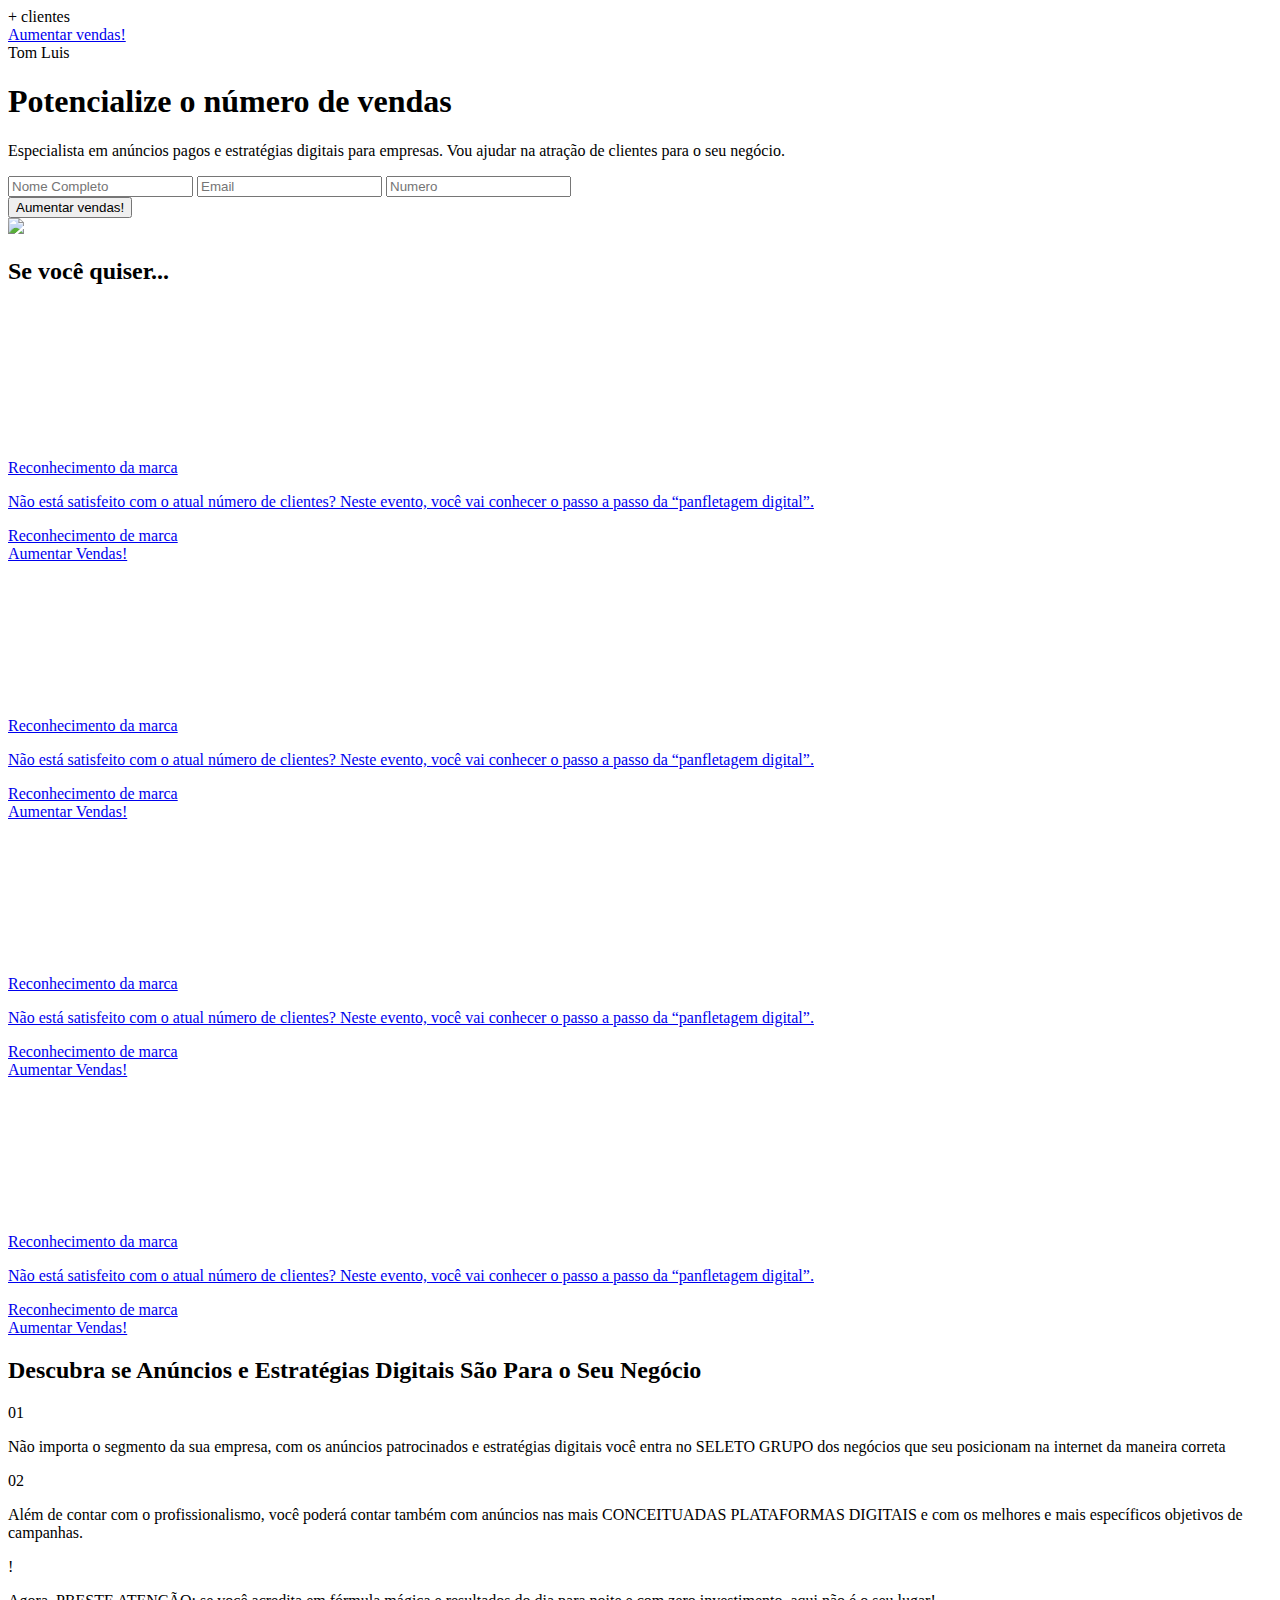
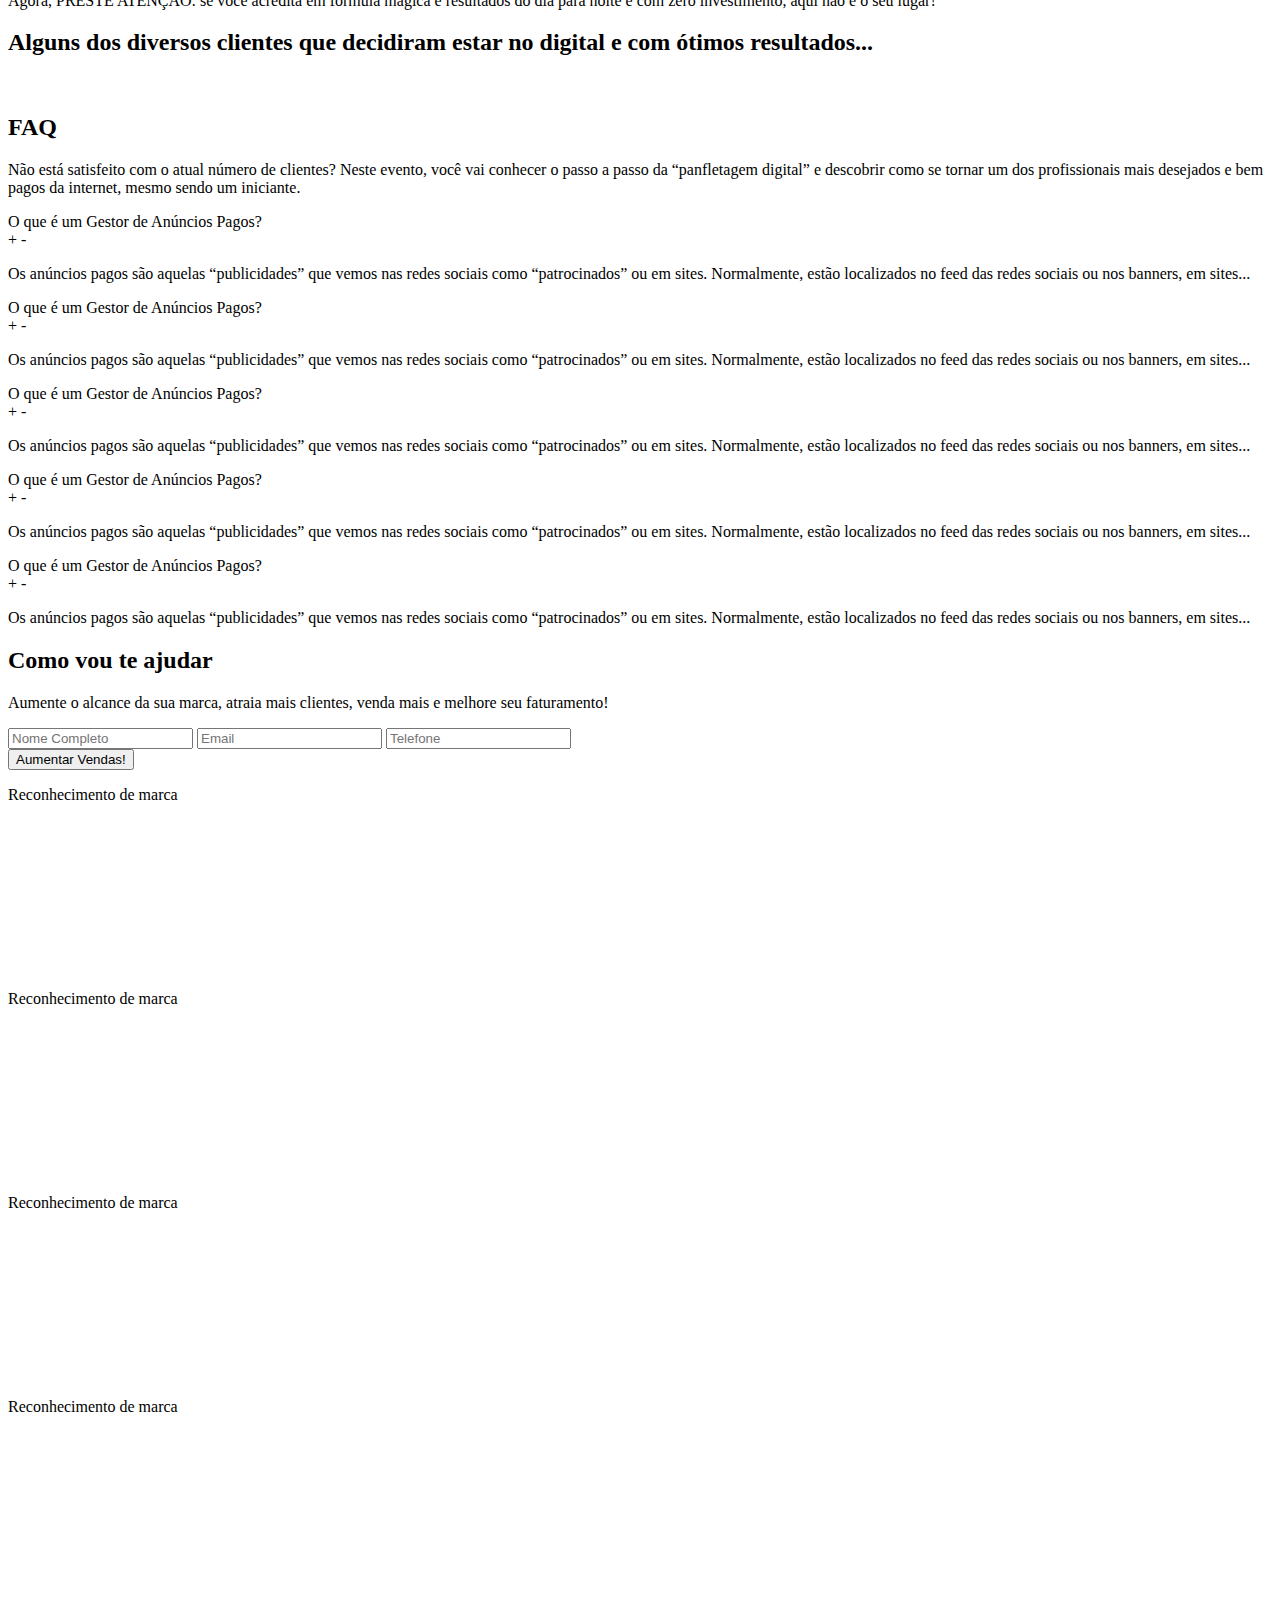
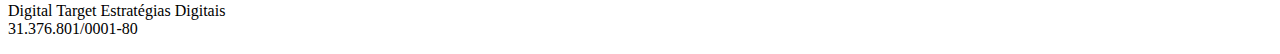
==== commit 22d19411: "Modificação na escrita de caminhos" ====
--- a/index.html
+++ b/index.html
@@ -7,7 +7,7 @@
         <title>Landing Page</title>
 
         <!-- <link rel="stylesheet" href="style.css"> -->
-        <link rel="stylesheet" href="../assets/scss/landing-page.css">
+        <link rel="stylesheet" href=".assets/scss/landing-page.css">
     </head>
     <body>
         <div class="landing-page">
@@ -43,7 +43,7 @@
                     </div>
 
                     <div class="header__conteudo__container-imagem">
-                        <img src="./assets/midias/imagens/foto-principal.png" class="header__conteudo__container-imagem__imagem">
+                        <img src="assets/midias/imagens/foto-principal.png" class="header__conteudo__container-imagem__imagem">
                         <div class="header__conteudo__container-imagem__luz"></div>
                     </div>
                 </div>
@@ -56,58 +56,58 @@
                         <div class="beneficios__cards__card__frente">
                             <div class="beneficios__cards__card__frente__container-icone">
                                 <svg class="beneficios__cards__card__frente__container-icone__icone">
-                                    <use xlink:href="./assets/midias/icones/lattes.svg#lattes"></use>
-                                </svg>
-                            </div>
-                            <div class="beneficios__cards__card__frente__informacoes">
-                                <span class="beneficios__cards__card__frente__informacoes__titulo">Reconhecimento da marca</span>
-                                <p class="beneficios__cards__card__frente__informacoes__descricao">Não está satisfeito com o atual número de clientes? Neste evento, você vai conhecer o passo a passo da “panfletagem digital”.</p>
-                            </div>
-                        </div>
-                        <div href="#aumentar-vendas" class="beneficios__cards__card__verso">
-                            <span class="beneficios__cards__card__verso__titulo">Reconhecimento de marca</span>
-                            <div class="beneficios__cards__card__verso__aumentar-vendas">Aumentar Vendas!</div>
-                        </div>
-                    </a>
-                    <a href="#aumentar-vendas" class="beneficios__cards__card">
-                        <div class="beneficios__cards__card__frente">
-                            <div class="beneficios__cards__card__frente__container-icone">
-                                <svg class="beneficios__cards__card__frente__container-icone__icone">
-                                    <use xlink:href="./assets/midias/icones/lattes.svg#lattes"></use>
-                                </svg>
-                            </div>
-                            <div class="beneficios__cards__card__frente__informacoes">
-                                <span class="beneficios__cards__card__frente__informacoes__titulo">Reconhecimento da marca</span>
-                                <p class="beneficios__cards__card__frente__informacoes__descricao">Não está satisfeito com o atual número de clientes? Neste evento, você vai conhecer o passo a passo da “panfletagem digital”.</p>
-                            </div>
-                        </div>
-                        <div href="#aumentar-vendas" class="beneficios__cards__card__verso">
-                            <span class="beneficios__cards__card__verso__titulo">Reconhecimento de marca</span>
-                            <div class="beneficios__cards__card__verso__aumentar-vendas">Aumentar Vendas!</div>
-                        </div>
-                    </a>
-                    <a href="#aumentar-vendas" class="beneficios__cards__card">
-                        <div class="beneficios__cards__card__frente">
-                            <div class="beneficios__cards__card__frente__container-icone">
-                                <svg class="beneficios__cards__card__frente__container-icone__icone">
-                                    <use xlink:href="./assets/midias/icones/lattes.svg#lattes"></use>
-                                </svg>
-                            </div>
-                            <div class="beneficios__cards__card__frente__informacoes">
-                                <span class="beneficios__cards__card__frente__informacoes__titulo">Reconhecimento da marca</span>
-                                <p class="beneficios__cards__card__frente__informacoes__descricao">Não está satisfeito com o atual número de clientes? Neste evento, você vai conhecer o passo a passo da “panfletagem digital”.</p>
-                            </div>
-                        </div>
-                        <div href="#aumentar-vendas" class="beneficios__cards__card__verso">
-                            <span class="beneficios__cards__card__verso__titulo">Reconhecimento de marca</span>
-                            <div class="beneficios__cards__card__verso__aumentar-vendas">Aumentar Vendas!</div>
-                        </div>
-                    </a>
-                    <a href="#aumentar-vendas" class="beneficios__cards__card">
-                        <div class="beneficios__cards__card__frente">
-                            <div class="beneficios__cards__card__frente__container-icone">
-                                <svg class="beneficios__cards__card__frente__container-icone__icone">
-                                    <use xlink:href="./assets/midias/icones/lattes.svg#lattes"></use>
+                                    <use xlink:href="assets/midias/icones/lattes.svg#lattes"></use>
+                                </svg>
+                            </div>
+                            <div class="beneficios__cards__card__frente__informacoes">
+                                <span class="beneficios__cards__card__frente__informacoes__titulo">Reconhecimento da marca</span>
+                                <p class="beneficios__cards__card__frente__informacoes__descricao">Não está satisfeito com o atual número de clientes? Neste evento, você vai conhecer o passo a passo da “panfletagem digital”.</p>
+                            </div>
+                        </div>
+                        <div href="#aumentar-vendas" class="beneficios__cards__card__verso">
+                            <span class="beneficios__cards__card__verso__titulo">Reconhecimento de marca</span>
+                            <div class="beneficios__cards__card__verso__aumentar-vendas">Aumentar Vendas!</div>
+                        </div>
+                    </a>
+                    <a href="#aumentar-vendas" class="beneficios__cards__card">
+                        <div class="beneficios__cards__card__frente">
+                            <div class="beneficios__cards__card__frente__container-icone">
+                                <svg class="beneficios__cards__card__frente__container-icone__icone">
+                                    <use xlink:href="assets/midias/icones/lattes.svg#lattes"></use>
+                                </svg>
+                            </div>
+                            <div class="beneficios__cards__card__frente__informacoes">
+                                <span class="beneficios__cards__card__frente__informacoes__titulo">Reconhecimento da marca</span>
+                                <p class="beneficios__cards__card__frente__informacoes__descricao">Não está satisfeito com o atual número de clientes? Neste evento, você vai conhecer o passo a passo da “panfletagem digital”.</p>
+                            </div>
+                        </div>
+                        <div href="#aumentar-vendas" class="beneficios__cards__card__verso">
+                            <span class="beneficios__cards__card__verso__titulo">Reconhecimento de marca</span>
+                            <div class="beneficios__cards__card__verso__aumentar-vendas">Aumentar Vendas!</div>
+                        </div>
+                    </a>
+                    <a href="#aumentar-vendas" class="beneficios__cards__card">
+                        <div class="beneficios__cards__card__frente">
+                            <div class="beneficios__cards__card__frente__container-icone">
+                                <svg class="beneficios__cards__card__frente__container-icone__icone">
+                                    <use xlink:href="assets/midias/icones/lattes.svg#lattes"></use>
+                                </svg>
+                            </div>
+                            <div class="beneficios__cards__card__frente__informacoes">
+                                <span class="beneficios__cards__card__frente__informacoes__titulo">Reconhecimento da marca</span>
+                                <p class="beneficios__cards__card__frente__informacoes__descricao">Não está satisfeito com o atual número de clientes? Neste evento, você vai conhecer o passo a passo da “panfletagem digital”.</p>
+                            </div>
+                        </div>
+                        <div href="#aumentar-vendas" class="beneficios__cards__card__verso">
+                            <span class="beneficios__cards__card__verso__titulo">Reconhecimento de marca</span>
+                            <div class="beneficios__cards__card__verso__aumentar-vendas">Aumentar Vendas!</div>
+                        </div>
+                    </a>
+                    <a href="#aumentar-vendas" class="beneficios__cards__card">
+                        <div class="beneficios__cards__card__frente">
+                            <div class="beneficios__cards__card__frente__container-icone">
+                                <svg class="beneficios__cards__card__frente__container-icone__icone">
+                                    <use xlink:href="assets/midias/icones/lattes.svg#lattes"></use>
                                 </svg>
                             </div>
                             <div class="beneficios__cards__card__frente__informacoes">
@@ -154,10 +154,10 @@
                 <h2 class="clientes__titulo">Alguns dos diversos clientes que decidiram estar no digital e com ótimos resultados...</h2>
 
                 <div class="clientes__logos">
-                    <img src="./assets/midias/imagens/campo-belo.png" alt="" class="clientes__logos__logo">
-                    <img src="./assets/midias/imagens/campo-belo.png" alt="" class="clientes__logos__logo">
-                    <img src="./assets/midias/imagens/campo-belo.png" alt="" class="clientes__logos__logo">
-                    <img src="./assets/midias/imagens/campo-belo.png" alt="" class="clientes__logos__logo">
+                    <img src="assets/midias/imagens/campo-belo.png" alt="" class="clientes__logos__logo">
+                    <img src="assets/midias/imagens/campo-belo.png" alt="" class="clientes__logos__logo">
+                    <img src="assets/midias/imagens/campo-belo.png" alt="" class="clientes__logos__logo">
+                    <img src="assets/midias/imagens/campo-belo.png" alt="" class="clientes__logos__logo">
                 </div>
             </section>
 
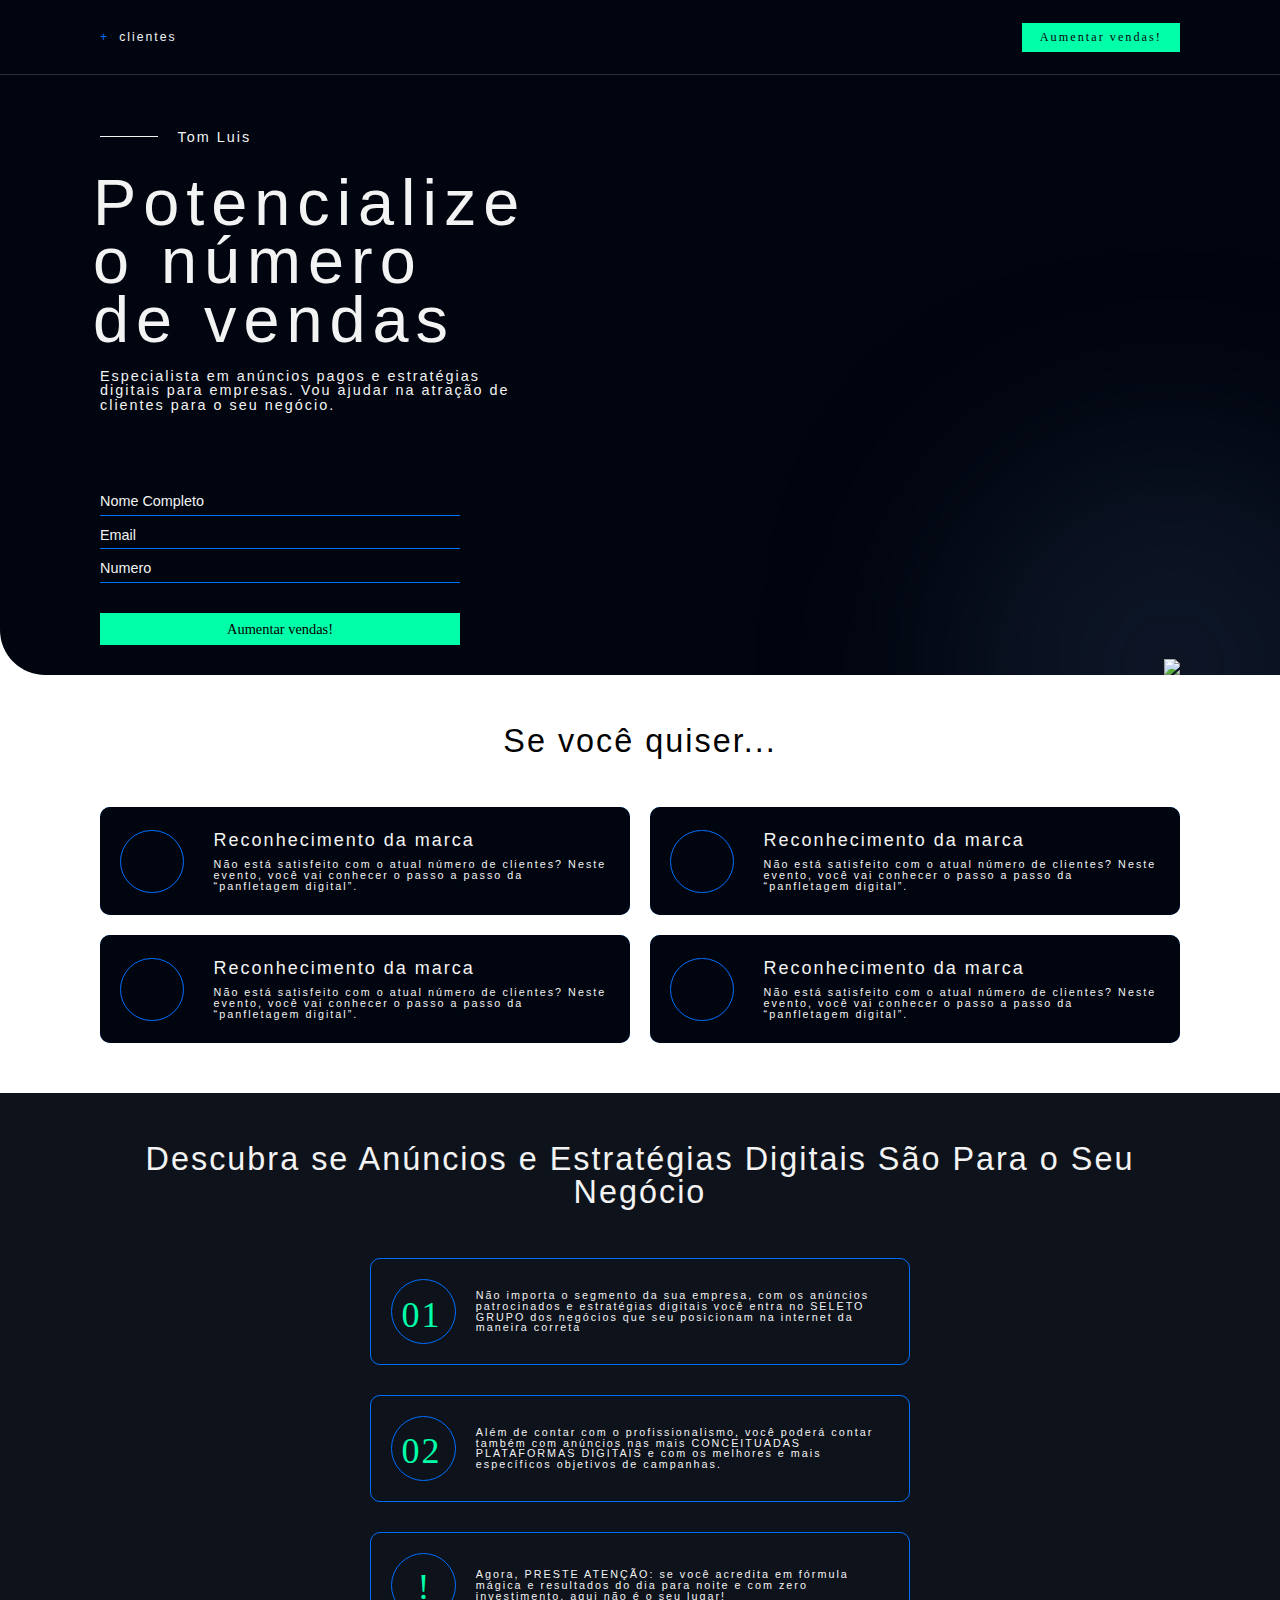
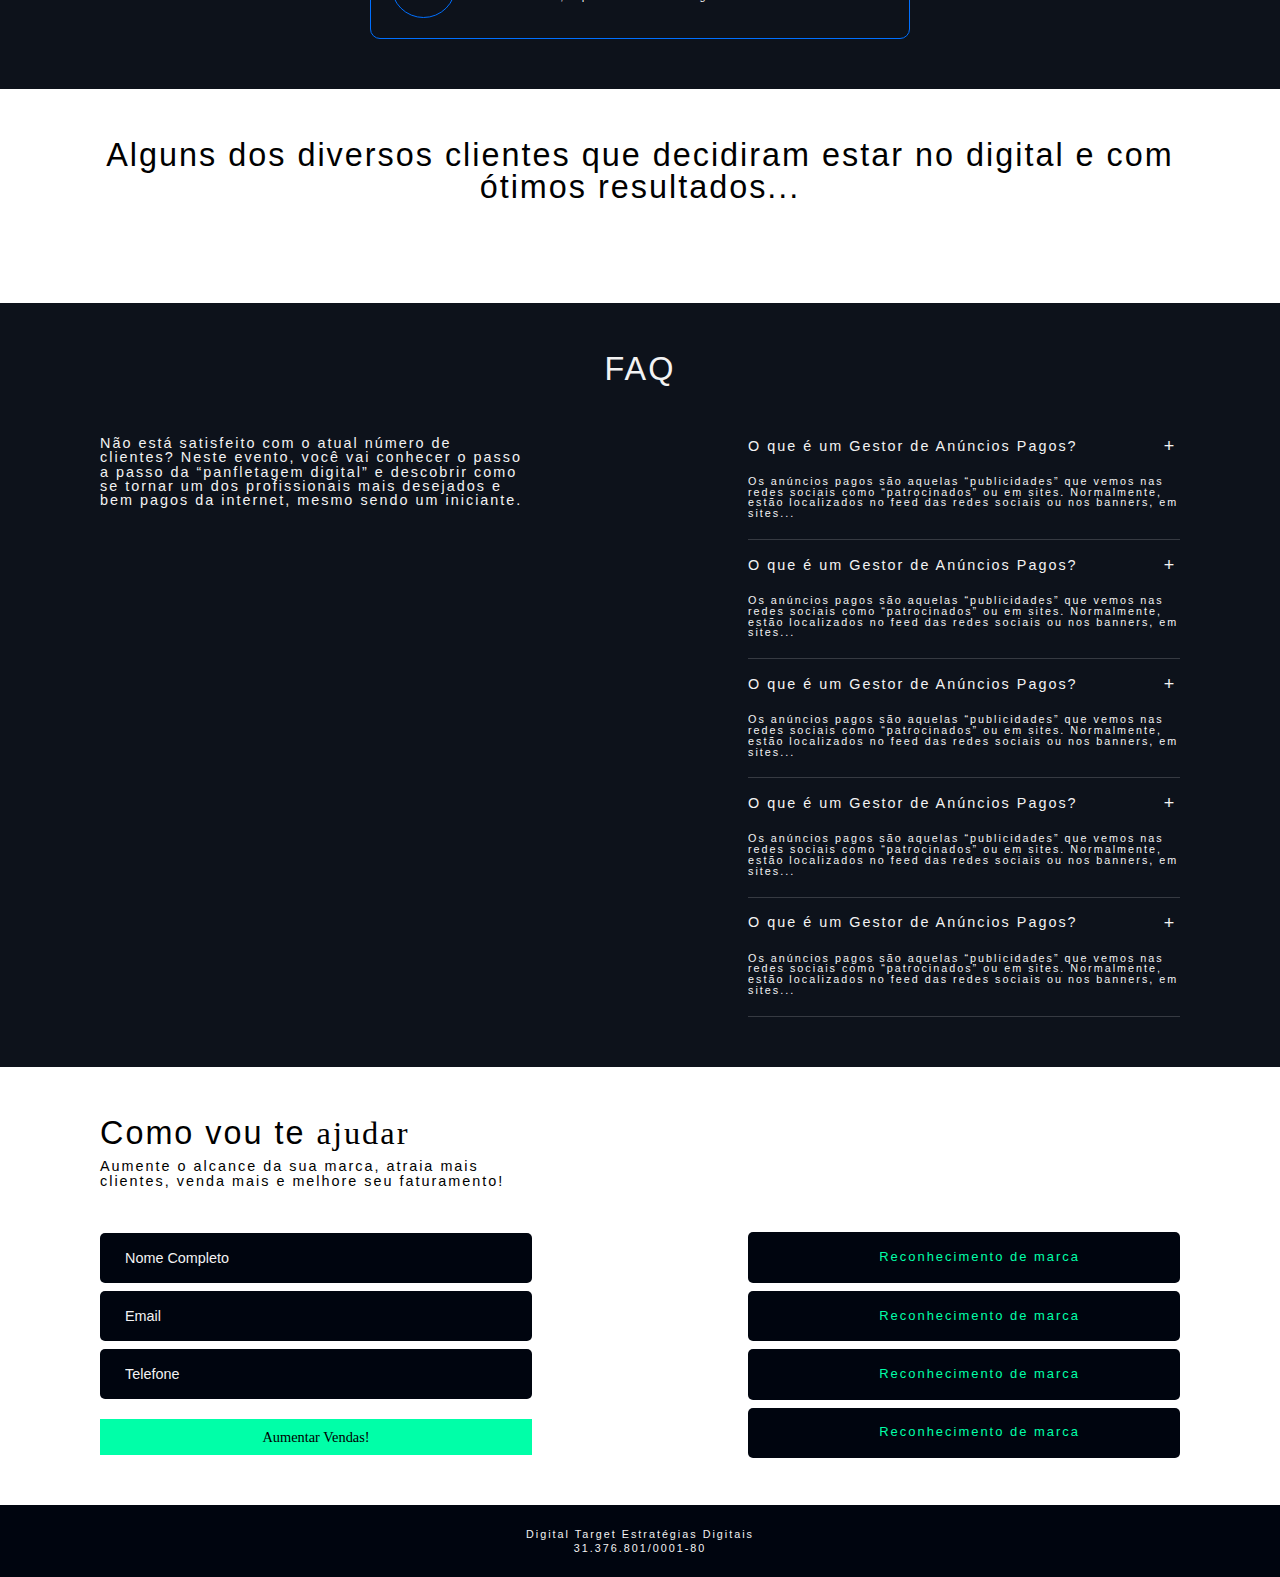
==== commit 87a52021: "Correção no link css" ====
--- a/index.html
+++ b/index.html
@@ -7,7 +7,7 @@
         <title>Landing Page</title>
 
         <!-- <link rel="stylesheet" href="style.css"> -->
-        <link rel="stylesheet" href=".assets/scss/landing-page.css">
+        <link rel="stylesheet" href="assets/scss/landing-page.css">
     </head>
     <body>
         <div class="landing-page">
--- a/assets/scss/landing-page.css
+++ b/assets/scss/landing-page.css
@@ -0,0 +1,1111 @@
+html {
+  --cor-principal: #00050f;
+  --cor-secundaria: #00FFA8;
+  --cor-terciaria: #006FFF;
+  --cor-fundo: #F3F3F3;
+  --transition-1: .2s cubic-bezier(0.455, 0.03, 0.515, 0.955);
+  --breakpoint-width-1: 1600px;
+  --tamanho-text-comum: 1.7rem;
+  --tamanho-text-importante: 4rem;
+  --distancia-horizontal: 100px;
+  --distancia-vertical: 50px;
+}
+@media only screen and (max-width: --breakpoint-width-1) {
+  html {
+    --tamanho-text-comum: 1.4rem;
+    --tamanho-text-importante: 3rem;
+  }
+}
+@media only screen and (max-width: 1150px) {
+  html {
+    --distancia-horizontal: 30px;
+  }
+}
+
+/*! normalize.css v8.0.1 | MIT License | github.com/necolas/normalize.css */
+/* Document
+========================================================================== */
+/**
+* 1. Correct the line height in all browsers.
+* 2. Prevent adjustments of font size after orientation changes in iOS.
+*/
+html {
+  line-height: 1.15; /* 1 */
+  -webkit-text-size-adjust: 100%; /* 2 */
+}
+
+/* Sections
+    ========================================================================== */
+/**
+* Remove the margin in all browsers.
+*/
+body {
+  margin: 0;
+}
+
+/**
+* Render the `main` element consistently in IE.
+*/
+main {
+  display: block;
+}
+
+/**
+* Correct the font size and margin on `h1` elements within `section` and
+* `article` contexts in Chrome, Firefox, and Safari.
+*/
+h1 {
+  font-size: 2em;
+  margin: 0.67em 0;
+}
+
+/* Grouping content
+    ========================================================================== */
+/**
+* 1. Add the correct box sizing in Firefox.
+* 2. Show the overflow in Edge and IE.
+*/
+hr {
+  box-sizing: content-box; /* 1 */
+  height: 0; /* 1 */
+  overflow: visible; /* 2 */
+}
+
+/**
+* 1. Correct the inheritance and scaling of font size in all browsers.
+* 2. Correct the odd `em` font sizing in all browsers.
+*/
+pre {
+  font-family: monospace, monospace; /* 1 */
+  font-size: 1em; /* 2 */
+}
+
+/* Text-level semantics
+    ========================================================================== */
+/**
+* Remove the gray background on active links in IE 10.
+*/
+a {
+  background-color: transparent;
+}
+
+/**
+* 1. Remove the bottom border in Chrome 57-
+* 2. Add the correct text decoration in Chrome, Edge, IE, Opera, and Safari.
+*/
+abbr[title] {
+  border-bottom: none; /* 1 */
+  text-decoration: underline; /* 2 */
+  -webkit-text-decoration: underline dotted;
+          text-decoration: underline dotted; /* 2 */
+}
+
+/**
+* Add the correct font weight in Chrome, Edge, and Safari.
+*/
+b,
+strong {
+  font-weight: bolder;
+}
+
+/**
+* 1. Correct the inheritance and scaling of font size in all browsers.
+* 2. Correct the odd `em` font sizing in all browsers.
+*/
+code,
+kbd,
+samp {
+  font-family: monospace, monospace; /* 1 */
+  font-size: 1em; /* 2 */
+}
+
+/**
+* Add the correct font size in all browsers.
+*/
+small {
+  font-size: 80%;
+}
+
+/**
+* Prevent `sub` and `sup` elements from affecting the line height in
+* all browsers.
+*/
+sub,
+sup {
+  font-size: 75%;
+  line-height: 0;
+  position: relative;
+  vertical-align: baseline;
+}
+
+sub {
+  bottom: -0.25em;
+}
+
+sup {
+  top: -0.5em;
+}
+
+/* Embedded content
+    ========================================================================== */
+/**
+* Remove the border on images inside links in IE 10.
+*/
+img {
+  border-style: none;
+}
+
+/* Forms
+    ========================================================================== */
+/**
+* 1. Change the font styles in all browsers.
+* 2. Remove the margin in Firefox and Safari.
+*/
+button,
+input,
+optgroup,
+select,
+textarea {
+  font-family: inherit; /* 1 */
+  font-size: 100%; /* 1 */
+  line-height: 1.15; /* 1 */
+  margin: 0; /* 2 */
+}
+
+/**
+* Show the overflow in IE.
+* 1. Show the overflow in Edge.
+*/
+button,
+input { /* 1 */
+  overflow: visible;
+}
+
+/**
+* Remove the inheritance of text transform in Edge, Firefox, and IE.
+* 1. Remove the inheritance of text transform in Firefox.
+*/
+button,
+select { /* 1 */
+  text-transform: none;
+}
+
+/**
+* Correct the inability to style clickable types in iOS and Safari.
+*/
+button,
+[type=button],
+[type=reset],
+[type=submit] {
+  -webkit-appearance: button;
+}
+
+/**
+* Remove the inner border and padding in Firefox.
+*/
+button::-moz-focus-inner,
+[type=button]::-moz-focus-inner,
+[type=reset]::-moz-focus-inner,
+[type=submit]::-moz-focus-inner {
+  border-style: none;
+  padding: 0;
+}
+
+/**
+* Restore the focus styles unset by the previous rule.
+*/
+button:-moz-focusring,
+[type=button]:-moz-focusring,
+[type=reset]:-moz-focusring,
+[type=submit]:-moz-focusring {
+  outline: 1px dotted ButtonText;
+}
+
+/**
+* Correct the padding in Firefox.
+*/
+fieldset {
+  padding: 0.35em 0.75em 0.625em;
+}
+
+/**
+* 1. Correct the text wrapping in Edge and IE.
+* 2. Correct the color inheritance from `fieldset` elements in IE.
+* 3. Remove the padding so developers are not caught out when they zero out
+*    `fieldset` elements in all browsers.
+*/
+legend {
+  box-sizing: border-box; /* 1 */
+  color: inherit; /* 2 */
+  display: table; /* 1 */
+  max-width: 100%; /* 1 */
+  padding: 0; /* 3 */
+  white-space: normal; /* 1 */
+}
+
+/**
+* Add the correct vertical alignment in Chrome, Firefox, and Opera.
+*/
+progress {
+  vertical-align: baseline;
+}
+
+/**
+* Remove the default vertical scrollbar in IE 10+.
+*/
+textarea {
+  overflow: auto;
+}
+
+/**
+* 1. Add the correct box sizing in IE 10.
+* 2. Remove the padding in IE 10.
+*/
+[type=checkbox],
+[type=radio] {
+  box-sizing: border-box; /* 1 */
+  padding: 0; /* 2 */
+}
+
+/**
+* Correct the cursor style of increment and decrement buttons in Chrome.
+*/
+[type=number]::-webkit-inner-spin-button,
+[type=number]::-webkit-outer-spin-button {
+  height: auto;
+}
+
+/**
+* 1. Correct the odd appearance in Chrome and Safari.
+* 2. Correct the outline style in Safari.
+*/
+[type=search] {
+  -webkit-appearance: textfield; /* 1 */
+  outline-offset: -2px; /* 2 */
+}
+
+/**
+* Remove the inner padding in Chrome and Safari on macOS.
+*/
+[type=search]::-webkit-search-decoration {
+  -webkit-appearance: none;
+}
+
+/**
+* 1. Correct the inability to style clickable types in iOS and Safari.
+* 2. Change font properties to `inherit` in Safari.
+*/
+::-webkit-file-upload-button {
+  -webkit-appearance: button; /* 1 */
+  font: inherit; /* 2 */
+}
+
+/* Interactive
+    ========================================================================== */
+/*
+* Add the correct display in Edge, IE 10+, and Firefox.
+*/
+details {
+  display: block;
+}
+
+/*
+* Add the correct display in all browsers.
+*/
+summary {
+  display: list-item;
+}
+
+/* Misc
+    ========================================================================== */
+/**
+* Add the correct display in IE 10+.
+*/
+template {
+  display: none;
+}
+
+/**
+* Add the correct display in IE 10.
+*/
+[hidden] {
+  display: none;
+}
+
+/* http://meyerweb.com/eric/tools/css/reset/ 
+   v2.0 | 20110126
+   License: none (public domain)
+*/
+html, body, div, span, applet, object, iframe,
+h1, h2, h3, h4, h5, h6, p, blockquote, pre,
+a, abbr, acronym, address, big, cite, code,
+del, dfn, em, img, ins, kbd, q, s, samp,
+small, strike, strong, sub, sup, tt, var,
+b, u, i, center,
+dl, dt, dd, ol, ul, li,
+fieldset, form, label, legend,
+table, caption, tbody, tfoot, thead, tr, th, td,
+article, aside, canvas, details, embed,
+figure, figcaption, footer, header, hgroup,
+menu, nav, output, ruby, section, summary,
+time, mark, audio, video {
+  margin: 0;
+  padding: 0;
+  border: 0;
+  font-size: 100%;
+  font: inherit;
+  vertical-align: baseline;
+}
+
+/* HTML5 display-role reset for older browsers */
+article, aside, details, figcaption, figure,
+footer, header, hgroup, menu, nav, section {
+  display: block;
+}
+
+body {
+  line-height: 1;
+}
+
+ol, ul {
+  list-style: none;
+}
+
+blockquote, q {
+  quotes: none;
+}
+
+blockquote:before, blockquote:after,
+q:before, q:after {
+  content: "";
+  content: none;
+}
+
+table {
+  border-collapse: collapse;
+  border-spacing: 0;
+}
+
+@font-face {
+  src: url("../midias/fontes/lato/Lato-Light.woff");
+  font-family: "Lato Light";
+}
+@font-face {
+  src: url("../midias/fontes/lato/Lato-Regular.woff");
+  font-family: "Lato Regular";
+}
+@font-face {
+  src: url("../midias/fontes/lato/Lato-Bold.woff");
+  font-family: "Lato Bold";
+}
+@font-face {
+  src: url("../midias/fontes/lato/Lato-Black.woff");
+  font-family: "Lato Black";
+}
+html {
+  font-size: 62.5%;
+  font-family: "Lato Light", "Segoe UI", Arial, Helvetica, sans-serif;
+  letter-spacing: 2px;
+  transition: var(--transition-1);
+}
+@media only screen and (max-width: 1800px) {
+  html {
+    font-size: 58%;
+  }
+}
+@media only screen and (max-width: 1680px) {
+  html {
+    font-size: 55%;
+  }
+}
+@media only screen and (max-width: 1600px) {
+  html {
+    font-size: 50%;
+  }
+}
+@media only screen and (max-width: 1500px) {
+  html {
+    font-size: 45%;
+  }
+}
+
+* {
+  box-sizing: inherit;
+}
+
+html {
+  scroll-behavior: smooth;
+}
+
+body {
+  box-sizing: border-box;
+}
+body::-webkit-scrollbar {
+  width: 4px;
+}
+body::-webkit-scrollbar-thumb {
+  background-color: var(--cor-secundaria);
+}
+
+section {
+  margin-top: var(--distancia-vertical);
+}
+
+h2 {
+  font-size: 4.5rem;
+  margin-bottom: var(--distancia-vertical);
+  text-align: center;
+}
+
+.header {
+  padding: 0 var(--distancia-horizontal);
+  background-color: var(--cor-principal);
+  border-bottom-left-radius: 45px;
+  height: 85vh;
+  margin-top: 0;
+  position: relative;
+  overflow: hidden;
+  display: flex;
+  flex-direction: column;
+  justify-content: space-between;
+  align-items: unset;
+  flex-wrap: nowrap;
+  transition: var(--transition-1);
+}
+@media only screen and (max-width: 1500px) {
+  .header {
+    height: 75vh;
+  }
+}
+.header__menu-fixo {
+  display: flex;
+  flex-direction: row;
+  justify-content: space-between;
+  align-items: center;
+  flex-wrap: nowrap;
+  background-color: var(--cor-principal);
+  flex: none;
+  height: calc(var(--distancia-vertical) * 1.5);
+  width: calc(100% - var(--distancia-horizontal) * 2);
+  position: fixed;
+  transform: translateY(0%);
+  transition: transform var(--transition-1), opacity var(--transition-1);
+  z-index: 100;
+}
+.header__menu-fixo.hide {
+  transform: translateY(-30%);
+  opacity: 0;
+}
+.header__menu-fixo::before {
+  content: "";
+  background-color: rgba(243, 243, 243, 0.1803921569);
+  position: absolute;
+  bottom: 0;
+  height: 1px;
+  width: calc(100% + 200px);
+  transform: translate(calc(-1 * var(--distancia-horizontal)));
+}
+.header__menu-fixo__carrossel {
+  display: flex;
+  flex-direction: row;
+  justify-content: flex-start;
+  align-items: center;
+  flex-wrap: nowrap;
+  font-size: 1.7rem;
+}
+.header__menu-fixo__carrossel__simbolo-mais {
+  color: var(--cor-terciaria);
+  margin-right: 10px;
+}
+.header__menu-fixo__carrossel__informacao {
+  color: var(--cor-fundo);
+}
+.header__menu-fixo__botao, .header__menu-fixo__botao:link, .header__menu-fixo__botao:visited {
+  background-color: var(--cor-secundaria);
+  cursor: pointer;
+  font-family: "Lato Bold";
+  font-size: 1.7rem;
+  height: 4rem;
+  width: 22rem;
+  display: flex;
+  flex-direction: row;
+  justify-content: center;
+  align-items: center;
+  flex-wrap: nowrap;
+  text-decoration: none;
+  color: var(--cor-principal);
+}
+.header__conteudo {
+  display: flex;
+  flex-direction: row;
+  justify-content: space-between;
+  align-items: unset;
+  flex-wrap: nowrap;
+  height: 90%;
+  margin-top: var(--distancia-horizontal);
+}
+.header__conteudo__informacoes {
+  color: var(--cor-fundo);
+  align-self: center;
+}
+.header__conteudo__informacoes__autor {
+  margin-bottom: 30px;
+  display: flex;
+  flex-direction: row;
+  justify-content: flex-start;
+  align-items: center;
+  flex-wrap: nowrap;
+}
+.header__conteudo__informacoes__autor__linha {
+  width: 8rem;
+  height: 1px;
+  margin-right: 20px;
+  background-color: var(--cor-fundo);
+}
+.header__conteudo__informacoes__autor__nome {
+  font-size: 2rem;
+}
+.header__conteudo__informacoes__informacoes-principais {
+  margin-bottom: 80px;
+  width: 56%;
+}
+@media only screen and (max-width: 1350px) {
+  .header__conteudo__informacoes__informacoes-principais {
+    width: 40%;
+  }
+}
+.header__conteudo__informacoes__informacoes-principais__titulo {
+  font-size: 9rem;
+  line-height: 0.9;
+  margin-bottom: 20px;
+  letter-spacing: 7px;
+  transform: translate(-7px);
+}
+.header__conteudo__informacoes__informacoes-principais__descricao {
+  font-size: 2rem;
+}
+.header__conteudo__informacoes__formulario {
+  display: flex;
+  flex-direction: column;
+  justify-content: flex-start;
+  align-items: flex-start;
+  flex-wrap: nowrap;
+  width: 50rem;
+}
+.header__conteudo__informacoes__formulario__inputs {
+  display: flex;
+  flex-direction: column;
+  justify-content: flex-start;
+  align-items: flex-start;
+  flex-wrap: nowrap;
+  width: 100%;
+  margin-bottom: 30px;
+}
+.header__conteudo__informacoes__formulario__inputs__input {
+  background-color: transparent;
+  border: none;
+  border-bottom: 1px solid var(--cor-terciaria);
+  width: 100%;
+  font-size: 2rem;
+  outline: none;
+  padding-left: 0;
+  padding-bottom: 5px;
+}
+.header__conteudo__informacoes__formulario__inputs__input:not(:last-of-type) {
+  margin-bottom: 10px;
+}
+.header__conteudo__informacoes__formulario__inputs__input::-moz-placeholder {
+  color: var(--cor-fundo);
+}
+.header__conteudo__informacoes__formulario__inputs__input:-ms-input-placeholder {
+  color: var(--cor-fundo);
+}
+.header__conteudo__informacoes__formulario__inputs__input::placeholder {
+  color: var(--cor-fundo);
+}
+.header__conteudo__informacoes__formulario__inputs__input:-webkit-autofill, .header__conteudo__informacoes__formulario__inputs__input:-webkit-autofill:hover, .header__conteudo__informacoes__formulario__inputs__input:-webkit-autofill:focus, .header__conteudo__informacoes__formulario__inputs__input:-webkit-autofill:active {
+  -webkit-transition: background-color 5000s ease-in-out 0s;
+  transition: background-color 5000s ease-in-out 0s;
+  font-family: "Lato Light";
+  -webkit-text-fill-color: #fff !important;
+}
+.header__conteudo__informacoes__formulario__botao {
+  display: flex;
+  flex-direction: row;
+  justify-content: center;
+  align-items: center;
+  flex-wrap: nowrap;
+  background-color: var(--cor-secundaria);
+  border: none;
+  cursor: pointer;
+  font-family: "Lato Bold";
+  font-size: 2rem;
+  height: 4.5rem;
+  width: 100%;
+}
+.header__conteudo__container-imagem {
+  position: absolute;
+  right: var(--distancia-horizontal);
+  bottom: 0;
+}
+.header__conteudo__container-imagem__imagem {
+  width: 70rem;
+  -o-object-fit: contain;
+     object-fit: contain;
+  position: relative;
+  bottom: -1px;
+  z-index: 10;
+}
+.header__conteudo__container-imagem__luz {
+  height: 60rem;
+  width: 60rem;
+  border-radius: 9999px;
+  position: absolute;
+  left: 50%;
+  top: 50%;
+  transform: translate(-50%, -50%);
+  background-color: rgba(20, 31, 52, 0.6392156863);
+  filter: blur(90px);
+}
+@media only screen and (max-width: 1150px) {
+  .header {
+    height: 90vh;
+  }
+  .header__conteudo {
+    display: flex;
+    flex-direction: column;
+    justify-content: flex-start;
+    align-items: center;
+    flex-wrap: nowrap;
+    margin-top: calc(var(--distancia-horizontal) + var(--distancia-vertical) * 1.5);
+  }
+  .header__conteudo__informacoes__informacoes-principais {
+    width: 100%;
+    margin-bottom: 45px;
+  }
+}
+@media only screen and (max-width: 1150px) and (max-width: 730px) {
+  .header__conteudo__informacoes__informacoes-principais__titulo {
+    font-size: 7rem;
+  }
+}
+@media only screen and (max-width: 1150px) and (max-width: 600px) {
+  .header__conteudo__informacoes__informacoes-principais__titulo {
+    font-size: 6rem;
+  }
+}
+@media only screen and (max-width: 1150px) and (max-width: 550px) {
+  .header__conteudo__informacoes__informacoes-principais__titulo {
+    font-size: 5.5rem;
+  }
+}
+@media only screen and (max-width: 1150px) {
+  .header__conteudo__informacoes__formulario {
+    width: 100%;
+  }
+}
+@media only screen and (max-width: 1150px) {
+  .header__conteudo__container-imagem {
+    position: absolute;
+    right: unset;
+  }
+  .header__conteudo__container-imagem__imagem {
+    width: 50rem;
+  }
+}
+
+.beneficios {
+  display: flex;
+  flex-direction: column;
+  justify-content: flex-start;
+  align-items: center;
+  flex-wrap: nowrap;
+  padding: 0 var(--distancia-horizontal);
+}
+.beneficios__cards {
+  display: flex;
+  flex-direction: row;
+  justify-content: space-between;
+  align-items: flex-start;
+  flex-wrap: wrap;
+  width: 100%;
+}
+.beneficios__cards__card {
+  cursor: pointer;
+  border-radius: 10px;
+  height: 15rem;
+  width: calc(50% - 10px);
+  overflow: hidden;
+  position: relative;
+}
+.beneficios__cards__card:nth-of-type(1), .beneficios__cards__card:nth-of-type(2) {
+  margin-bottom: 20px;
+}
+.beneficios__cards__card:hover .beneficios__cards__card__frente {
+  opacity: 0;
+}
+.beneficios__cards__card__frente {
+  display: flex;
+  flex-direction: row;
+  justify-content: flex-start;
+  align-items: center;
+  flex-wrap: nowrap;
+  background-color: var(--cor-principal);
+  color: var(--cor-fundo);
+  opacity: 1;
+  padding: 0 20px;
+  position: absolute;
+  height: 100%;
+  width: 100%;
+  z-index: 1;
+  transition: var(--transition-1);
+}
+.beneficios__cards__card__frente__container-icone {
+  border: 1px solid var(--cor-terciaria);
+  border-radius: 999px;
+  padding: 20px;
+  margin-right: 30px;
+}
+.beneficios__cards__card__frente__container-icone__icone {
+  height: 3rem;
+  width: 3rem;
+  fill: var(--cor-secundaria);
+  position: relative;
+  display: block;
+}
+.beneficios__cards__card__frente__informacoes__titulo {
+  font-size: 2.5rem;
+  display: block;
+  margin-bottom: 10px;
+}
+.beneficios__cards__card__frente__informacoes__descricao {
+  font-size: 1.5rem;
+}
+.beneficios__cards__card__verso {
+  background-color: var(--cor-terciaria);
+  height: 100%;
+  width: 100%;
+  position: absolute;
+  display: flex;
+  flex-direction: row;
+  justify-content: center;
+  align-items: center;
+  flex-wrap: nowrap;
+}
+.beneficios__cards__card__verso__titulo {
+  color: var(--cor-fundo);
+  position: absolute;
+  top: 20px;
+  left: 20px;
+  font-size: 2rem;
+}
+.beneficios__cards__card__verso__aumentar-vendas {
+  color: var(--cor-principal);
+  font-family: "Lato Bold";
+  font-size: 2rem;
+}
+
+.apontamentos {
+  background-blend-mode: multiply;
+  background-color: rgba(0, 5, 15, 0.9490196078);
+  background-image: url("../midias/imagens/trabalhando.jpg");
+  display: flex;
+  flex-direction: column;
+  justify-content: flex-start;
+  align-items: center;
+  flex-wrap: nowrap;
+  padding: var(--distancia-vertical) var(--distancia-horizontal) var(--distancia-vertical) var(--distancia-horizontal);
+}
+.apontamentos__background {
+  position: absolute;
+  height: 100%;
+  width: 100%;
+}
+.apontamentos__background__imagem {
+  height: 100%;
+  width: 100%;
+  -o-object-fit: cover;
+     object-fit: cover;
+  position: absolute;
+  filter: blur(3px);
+}
+.apontamentos__background__cor {
+  background-color: var(--cor-principal);
+  opacity: 0.9;
+  height: 100%;
+  width: 100%;
+  position: absolute;
+}
+.apontamentos__conteudo {
+  display: flex;
+  flex-direction: column;
+  justify-content: flex-start;
+  align-items: center;
+  flex-wrap: nowrap;
+  position: relative;
+  width: 100%;
+}
+.apontamentos__conteudo__titulo {
+  color: var(--cor-fundo);
+}
+.apontamentos__conteudo__cards {
+  width: 100%;
+}
+.apontamentos__conteudo__cards__card {
+  display: flex;
+  flex-direction: row;
+  justify-content: flex-start;
+  align-items: center;
+  flex-wrap: nowrap;
+  border: 1px solid var(--cor-terciaria);
+  border-radius: 10px;
+  margin: 0 auto;
+  padding: 20px;
+  width: 50%;
+  transition: var(--transition-1);
+}
+.apontamentos__conteudo__cards__card:not(:last-of-type) {
+  margin-bottom: 30px;
+}
+.apontamentos__conteudo__cards__card:hover {
+  background-color: var(--cor-terciaria);
+}
+.apontamentos__conteudo__cards__card__container-numero {
+  border: 1px solid var(--cor-terciaria);
+  border-radius: 9999px;
+  padding: 20px;
+  height: 9rem;
+  width: 9rem;
+  display: flex;
+  flex-direction: row;
+  justify-content: center;
+  align-items: center;
+  flex-wrap: nowrap;
+  margin-right: 20px;
+}
+.apontamentos__conteudo__cards__card__container-numero__numero {
+  color: var(--cor-secundaria);
+  font-family: "Bahnschrift";
+  font-size: 5rem;
+  display: block;
+  width: 9rem;
+  text-align: center;
+  transform: translate(-2px, 3px);
+}
+.apontamentos__conteudo__cards__card__container-numero__numero--exclamacao {
+  transform: translate(1px, 2px);
+}
+.apontamentos__conteudo__cards__card__descricao {
+  color: var(--cor-fundo);
+  font-size: 1.5rem;
+}
+
+.clientes {
+  display: flex;
+  flex-direction: column;
+  justify-content: flex-start;
+  align-items: center;
+  flex-wrap: nowrap;
+  padding: 0 var(--distancia-horizontal);
+}
+.clientes__logos {
+  width: 100%;
+  display: flex;
+  flex-direction: row;
+  justify-content: space-between;
+  align-items: center;
+  flex-wrap: nowrap;
+}
+.clientes__logos__logo {
+  width: 10%;
+}
+
+.faq {
+  background-blend-mode: multiply;
+  background-color: rgba(0, 5, 15, 0.9490196078);
+  background-image: url("../midias/imagens/trabalhando.jpg");
+  padding: var(--distancia-vertical) var(--distancia-horizontal);
+}
+.faq__titulo {
+  color: var(--cor-fundo);
+}
+.faq__conteudo {
+  display: flex;
+  flex-direction: row;
+  justify-content: space-between;
+  align-items: flex-start;
+  flex-wrap: nowrap;
+}
+.faq__conteudo__descricao {
+  color: var(--cor-fundo);
+  font-size: 2rem;
+  width: 40%;
+}
+.faq__conteudo__perguntas-respostas {
+  width: 40%;
+}
+.faq__conteudo__perguntas-respostas__pergunta-resposta {
+  border-bottom: 1px solid rgba(243, 243, 243, 0.1803921569);
+  cursor: pointer;
+  overflow: hidden;
+  transition: var(--transition-1);
+}
+.faq__conteudo__perguntas-respostas__pergunta-resposta:not(:last-of-type) {
+  margin-bottom: 15px;
+}
+.faq__conteudo__perguntas-respostas__pergunta-resposta__pergunta {
+  display: flex;
+  flex-direction: row;
+  justify-content: space-between;
+  align-items: center;
+  flex-wrap: nowrap;
+  color: var(--cor-fundo);
+  font-size: 2rem;
+  margin-bottom: 20px;
+}
+.faq__conteudo__perguntas-respostas__pergunta-resposta__pergunta__simbolos {
+  position: relative;
+  font-size: 2.5rem;
+  height: 20px;
+  width: 20px;
+}
+.faq__conteudo__perguntas-respostas__pergunta-resposta__pergunta__simbolos__mais {
+  position: absolute;
+  left: 50%;
+  top: 50%;
+  transform: translate(-50%, -50%);
+  opacity: 1;
+  transition: var(--transition-1);
+}
+.faq__conteudo__perguntas-respostas__pergunta-resposta__pergunta__simbolos__menos {
+  position: absolute;
+  left: 50%;
+  top: 50%;
+  transform: translate(-50%, -50%);
+  opacity: 0;
+  transition: var(--transition-1);
+}
+.faq__conteudo__perguntas-respostas__pergunta-resposta__resposta {
+  color: var(--cor-fundo);
+  font-size: 1.5rem;
+  margin-bottom: 20px;
+}
+.faq__conteudo__perguntas-respostas__pergunta-resposta.ativo .faq__conteudo__perguntas-respostas__pergunta-resposta__pergunta__simbolos__mais {
+  opacity: 0;
+}
+.faq__conteudo__perguntas-respostas__pergunta-resposta.ativo .faq__conteudo__perguntas-respostas__pergunta-resposta__pergunta__simbolos__menos {
+  opacity: 1;
+}
+
+.formulario {
+  display: flex;
+  flex-direction: row;
+  justify-content: space-between;
+  align-items: flex-end;
+  flex-wrap: nowrap;
+  padding: 0 var(--distancia-horizontal);
+}
+.formulario__form {
+  width: 40%;
+}
+.formulario__form__titulo {
+  text-align: left;
+  margin-bottom: 10px;
+}
+.formulario__form__titulo__destaque {
+  font-family: "Lato Black";
+}
+.formulario__form__descricao {
+  font-size: 2rem;
+  margin-bottom: 45px;
+}
+.formulario__form__inputs {
+  display: flex;
+  flex-direction: column;
+  justify-content: flex-start;
+  align-items: flex-start;
+  flex-wrap: nowrap;
+  width: 100%;
+  margin-bottom: 20px;
+}
+.formulario__form__inputs__input {
+  background-color: var(--cor-principal);
+  border: none;
+  border-radius: 5px;
+  color: var(--cor-fundo);
+  font-size: 2rem;
+  padding: 25px;
+  height: 3rem;
+  width: 100%;
+}
+.formulario__form__inputs__input::-moz-placeholder {
+  color: var(--cor-fundo);
+}
+.formulario__form__inputs__input:-ms-input-placeholder {
+  color: var(--cor-fundo);
+}
+.formulario__form__inputs__input::placeholder {
+  color: var(--cor-fundo);
+}
+.formulario__form__inputs__input:not(:last-of-type) {
+  margin-bottom: 8px;
+}
+.formulario__form__botao {
+  background-color: var(--cor-secundaria);
+  border: none;
+  cursor: pointer;
+  font-family: "Lato Bold";
+  font-size: 2rem;
+  height: 5rem;
+  width: 100%;
+}
+.formulario__informacoes-adicionais {
+  display: flex;
+  flex-direction: column;
+  justify-content: flex-start;
+  align-items: flex-start;
+  flex-wrap: nowrap;
+  width: 40%;
+  transform: translateY(3px);
+}
+.formulario__informacoes-adicionais__informacao-adicional {
+  display: flex;
+  flex-direction: row-reverse;
+  justify-content: space-between;
+  align-items: center;
+  flex-wrap: nowrap;
+  background-color: var(--cor-principal);
+  border-radius: 5px;
+  height: 7rem;
+  width: 100%;
+  padding: 0 var(--distancia-horizontal);
+}
+.formulario__informacoes-adicionais__informacao-adicional:not(:last-of-type) {
+  margin-bottom: 8px;
+}
+.formulario__informacoes-adicionais__informacao-adicional__texto {
+  color: var(--cor-secundaria);
+  font-size: 1.8rem;
+}
+.formulario__informacoes-adicionais__informacao-adicional__icone {
+  fill: var(--cor-secundaria);
+  height: 3rem;
+  width: 3rem;
+}
+
+.footer {
+  background-color: var(--cor-principal);
+  position: relative;
+  height: 10rem;
+  margin-top: var(--distancia-vertical);
+}
+.footer__informacoes {
+  position: absolute;
+  left: 50%;
+  top: 50%;
+  transform: translate(-50%, -50%);
+  color: var(--cor-fundo);
+  font-size: 1.5rem;
+  text-align: center;
+  line-height: 1.3;
+}/*# sourceMappingURL=landing-page.css.map */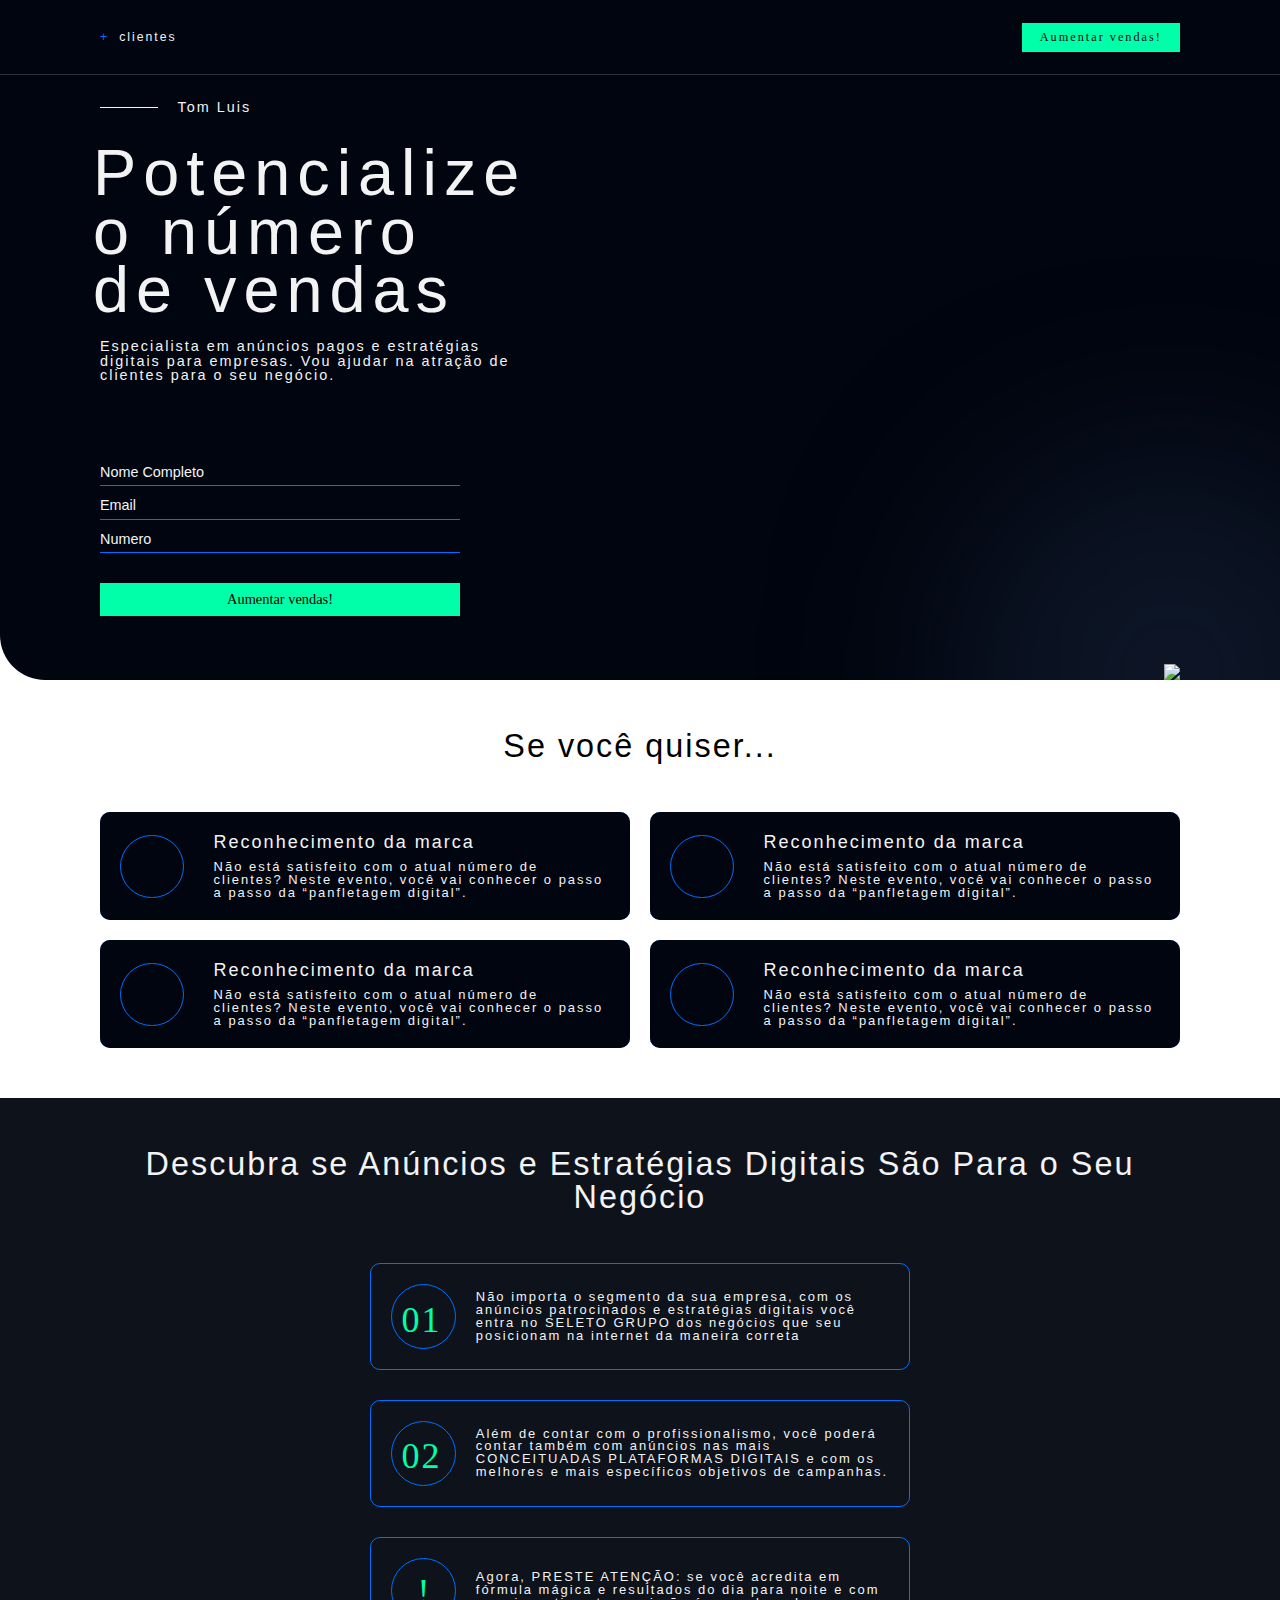
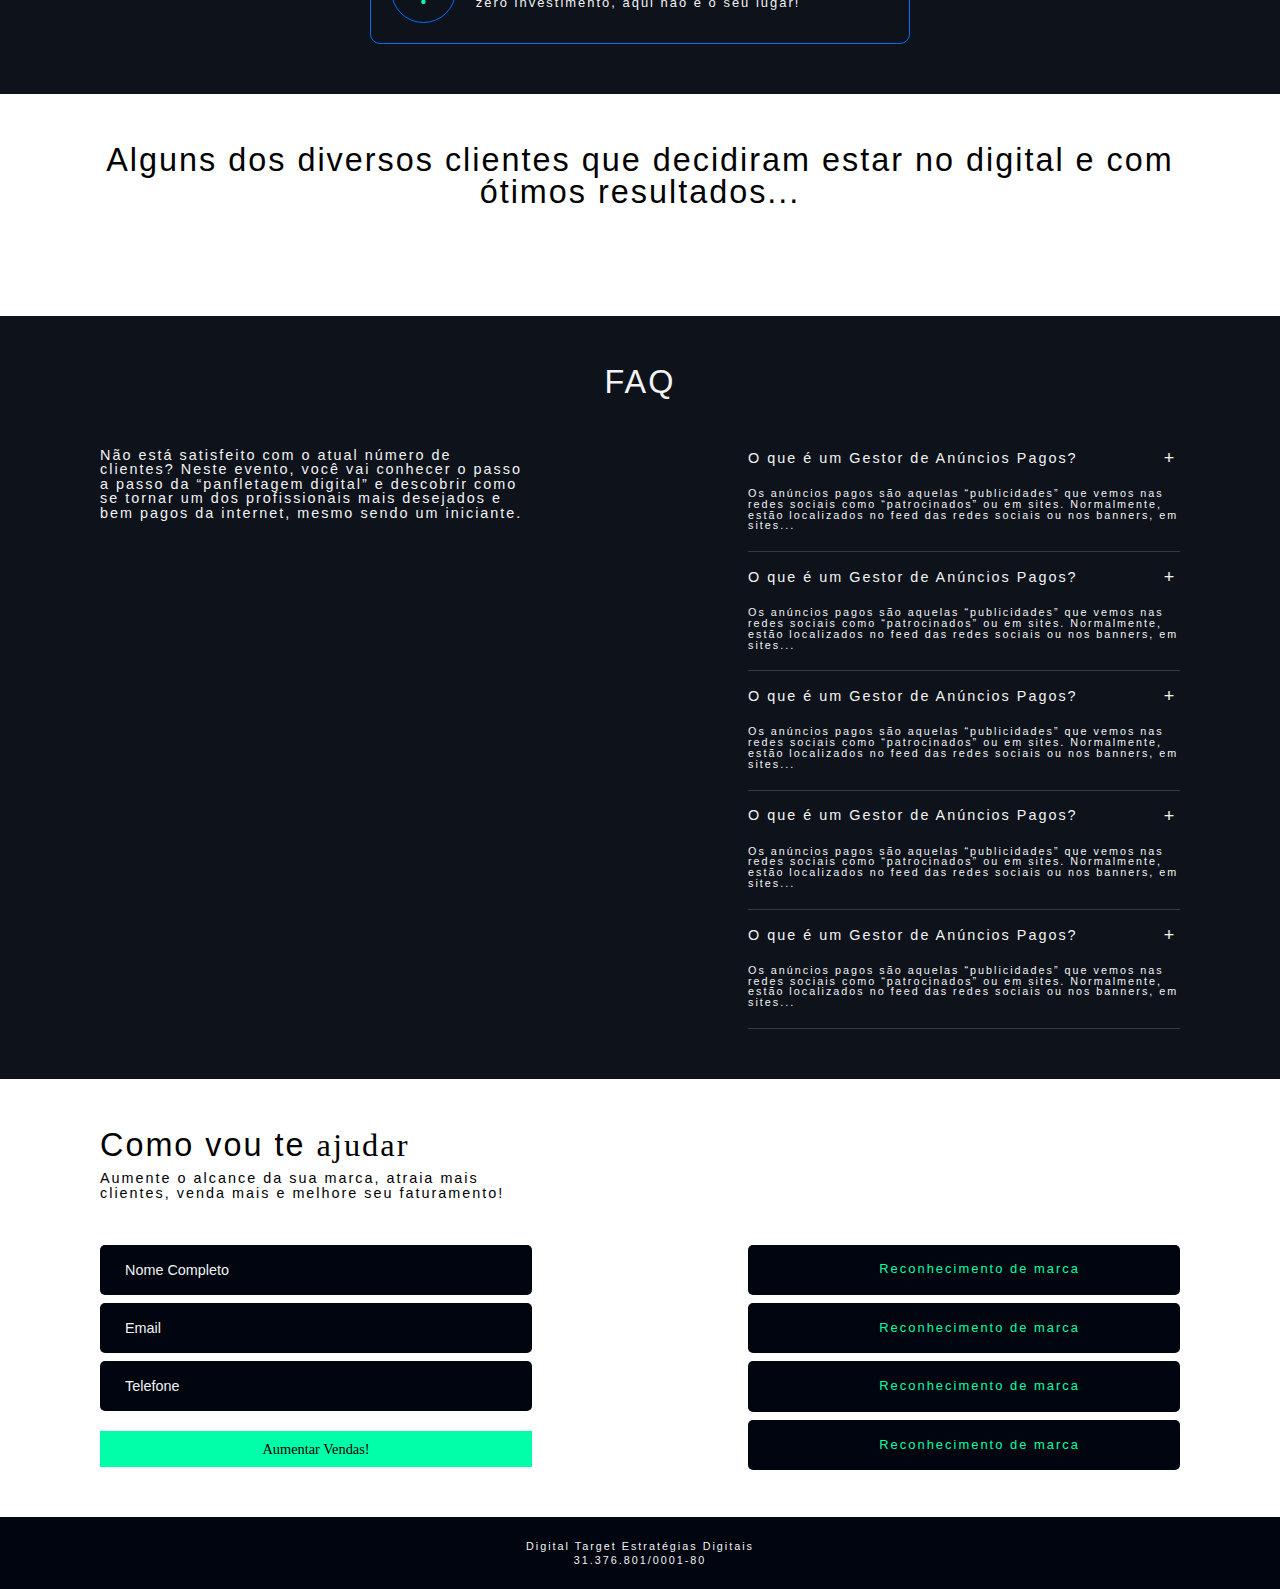
==== commit ea237c7f: "Finalização responsividade da área de clientes" ====
--- a/index.html
+++ b/index.html
@@ -154,10 +154,18 @@
                 <h2 class="clientes__titulo">Alguns dos diversos clientes que decidiram estar no digital e com ótimos resultados...</h2>
 
                 <div class="clientes__logos">
-                    <img src="assets/midias/imagens/campo-belo.png" alt="" class="clientes__logos__logo">
-                    <img src="assets/midias/imagens/campo-belo.png" alt="" class="clientes__logos__logo">
-                    <img src="assets/midias/imagens/campo-belo.png" alt="" class="clientes__logos__logo">
-                    <img src="assets/midias/imagens/campo-belo.png" alt="" class="clientes__logos__logo">
+                    <div class="clientes__logos__container-logo">
+                        <img src="assets/midias/imagens/campo-belo.png" alt="" class="clientes__logos__container-logo__logo">
+                    </div>
+                    <div class="clientes__logos__container-logo">
+                        <img src="assets/midias/imagens/campo-belo.png" alt="" class="clientes__logos__container-logo__logo">
+                    </div>
+                    <div class="clientes__logos__container-logo">
+                        <img src="assets/midias/imagens/campo-belo.png" alt="" class="clientes__logos__container-logo__logo">
+                    </div>
+                    <div class="clientes__logos__container-logo">
+                        <img src="assets/midias/imagens/campo-belo.png" alt="" class="clientes__logos__container-logo__logo">
+                    </div>
                 </div>
             </section>
 
--- a/assets/scss/landing-page.css
+++ b/assets/scss/landing-page.css
@@ -387,19 +387,19 @@
 }
 
 @font-face {
-  src: url("../midias/fontes/lato/Lato-Light.woff");
+  src: url("/assets/midias/fontes/lato/Lato-Light.woff");
   font-family: "Lato Light";
 }
 @font-face {
-  src: url("../midias/fontes/lato/Lato-Regular.woff");
+  src: url("/assets/midias/fontes/lato/Lato-Regular.woff");
   font-family: "Lato Regular";
 }
 @font-face {
-  src: url("../midias/fontes/lato/Lato-Bold.woff");
+  src: url("/assets/midias/fontes/lato/Lato-Bold.woff");
   font-family: "Lato Bold";
 }
 @font-face {
-  src: url("../midias/fontes/lato/Lato-Black.woff");
+  src: url("/assets/midias/fontes/lato/Lato-Black.woff");
   font-family: "Lato Black";
 }
 html {
@@ -461,7 +461,7 @@
   padding: 0 var(--distancia-horizontal);
   background-color: var(--cor-principal);
   border-bottom-left-radius: 45px;
-  height: 85vh;
+  min-height: 750px;
   margin-top: 0;
   position: relative;
   overflow: hidden;
@@ -472,9 +472,38 @@
   flex-wrap: nowrap;
   transition: var(--transition-1);
 }
-@media only screen and (max-width: 1500px) {
+@media only screen and (max-width: 1600px) {
   .header {
-    height: 75vh;
+    height: unset;
+    min-height: 630px;
+  }
+}
+@media only screen and (max-width: 1350px) {
+  .header {
+    min-height: 680px;
+  }
+}
+@media only screen and (max-width: 1150px) {
+  .header {
+    min-height: 870px;
+  }
+}
+@media only screen and (max-width: 525px) {
+  .header {
+    min-height: 890px;
+  }
+}
+@media only screen and (max-width: 525px) and (max-height: 900px) {
+  .header {
+    min-height: 790px;
+  }
+  .header__conteudo__container-imagem__imagem {
+    width: 40rem !important;
+  }
+}
+@media only screen and (max-width: 425px) {
+  .header {
+    min-height: 900px;
   }
 }
 .header__menu-fixo {
@@ -486,8 +515,10 @@
   background-color: var(--cor-principal);
   flex: none;
   height: calc(var(--distancia-vertical) * 1.5);
-  width: calc(100% - var(--distancia-horizontal) * 2);
+  width: 100%;
   position: fixed;
+  left: 0;
+  padding: 0 var(--distancia-horizontal);
   transform: translateY(0%);
   transition: transform var(--transition-1), opacity var(--transition-1);
   z-index: 100;
@@ -541,7 +572,6 @@
   justify-content: space-between;
   align-items: unset;
   flex-wrap: nowrap;
-  height: 90%;
   margin-top: var(--distancia-horizontal);
 }
 .header__conteudo__informacoes {
@@ -642,6 +672,8 @@
   font-size: 2rem;
   height: 4.5rem;
   width: 100%;
+  position: relative;
+  z-index: 1;
 }
 .header__conteudo__container-imagem {
   position: absolute;
@@ -655,6 +687,7 @@
   position: relative;
   bottom: -1px;
   z-index: 10;
+  transition: var(--transition-1);
 }
 .header__conteudo__container-imagem__luz {
   height: 60rem;
@@ -730,6 +763,15 @@
   flex-wrap: wrap;
   width: 100%;
 }
+@media only screen and (max-width: 1150px) {
+  .beneficios__cards {
+    display: flex;
+    flex-direction: column;
+    justify-content: space-between;
+    align-items: flex-start;
+    flex-wrap: wrap;
+  }
+}
 .beneficios__cards__card {
   cursor: pointer;
   border-radius: 10px;
@@ -744,6 +786,14 @@
 .beneficios__cards__card:hover .beneficios__cards__card__frente {
   opacity: 0;
 }
+@media only screen and (max-width: 1150px) {
+  .beneficios__cards__card {
+    width: 100%;
+  }
+  .beneficios__cards__card:nth-of-type(3) {
+    margin-bottom: 20px;
+  }
+}
 .beneficios__cards__card__frente {
   display: flex;
   flex-direction: row;
@@ -779,7 +829,7 @@
   margin-bottom: 10px;
 }
 .beneficios__cards__card__frente__informacoes__descricao {
-  font-size: 1.5rem;
+  font-size: 1.8rem;
 }
 .beneficios__cards__card__verso {
   background-color: var(--cor-terciaria);
@@ -869,6 +919,11 @@
 }
 .apontamentos__conteudo__cards__card:hover {
   background-color: var(--cor-terciaria);
+}
+@media only screen and (max-width: 1150px) {
+  .apontamentos__conteudo__cards__card {
+    width: 100%;
+  }
 }
 .apontamentos__conteudo__cards__card__container-numero {
   border: 1px solid var(--cor-terciaria);
@@ -897,7 +952,7 @@
 }
 .apontamentos__conteudo__cards__card__descricao {
   color: var(--cor-fundo);
-  font-size: 1.5rem;
+  font-size: 1.8rem;
 }
 
 .clientes {
@@ -916,8 +971,44 @@
   align-items: center;
   flex-wrap: nowrap;
 }
-.clientes__logos__logo {
-  width: 10%;
+@media only screen and (max-width: 850px) {
+  .clientes__logos {
+    display: flex;
+    flex-direction: row;
+    justify-content: space-between;
+    align-items: center;
+    flex-wrap: wrap;
+  }
+  .clientes__logos__container-logo {
+    width: 50% !important;
+    display: flex;
+    flex-direction: row;
+    justify-content: center;
+    align-items: center;
+    flex-wrap: nowrap;
+  }
+}
+@media only screen and (max-width: 850px) and (max-width: 600px) {
+  .clientes__logos__container-logo:nth-of-type(1), .clientes__logos__container-logo:nth-of-type(3) {
+    display: flex;
+    flex-direction: row;
+    justify-content: flex-start;
+    align-items: center;
+    flex-wrap: nowrap;
+  }
+  .clientes__logos__container-logo:nth-of-type(2), .clientes__logos__container-logo:nth-of-type(4) {
+    display: flex;
+    flex-direction: row;
+    justify-content: flex-end;
+    align-items: center;
+    flex-wrap: nowrap;
+  }
+}
+.clientes__logos__container-logo {
+  width: 25%;
+}
+.clientes__logos__container-logo__logo {
+  width: 20rem;
 }
 
 .faq {
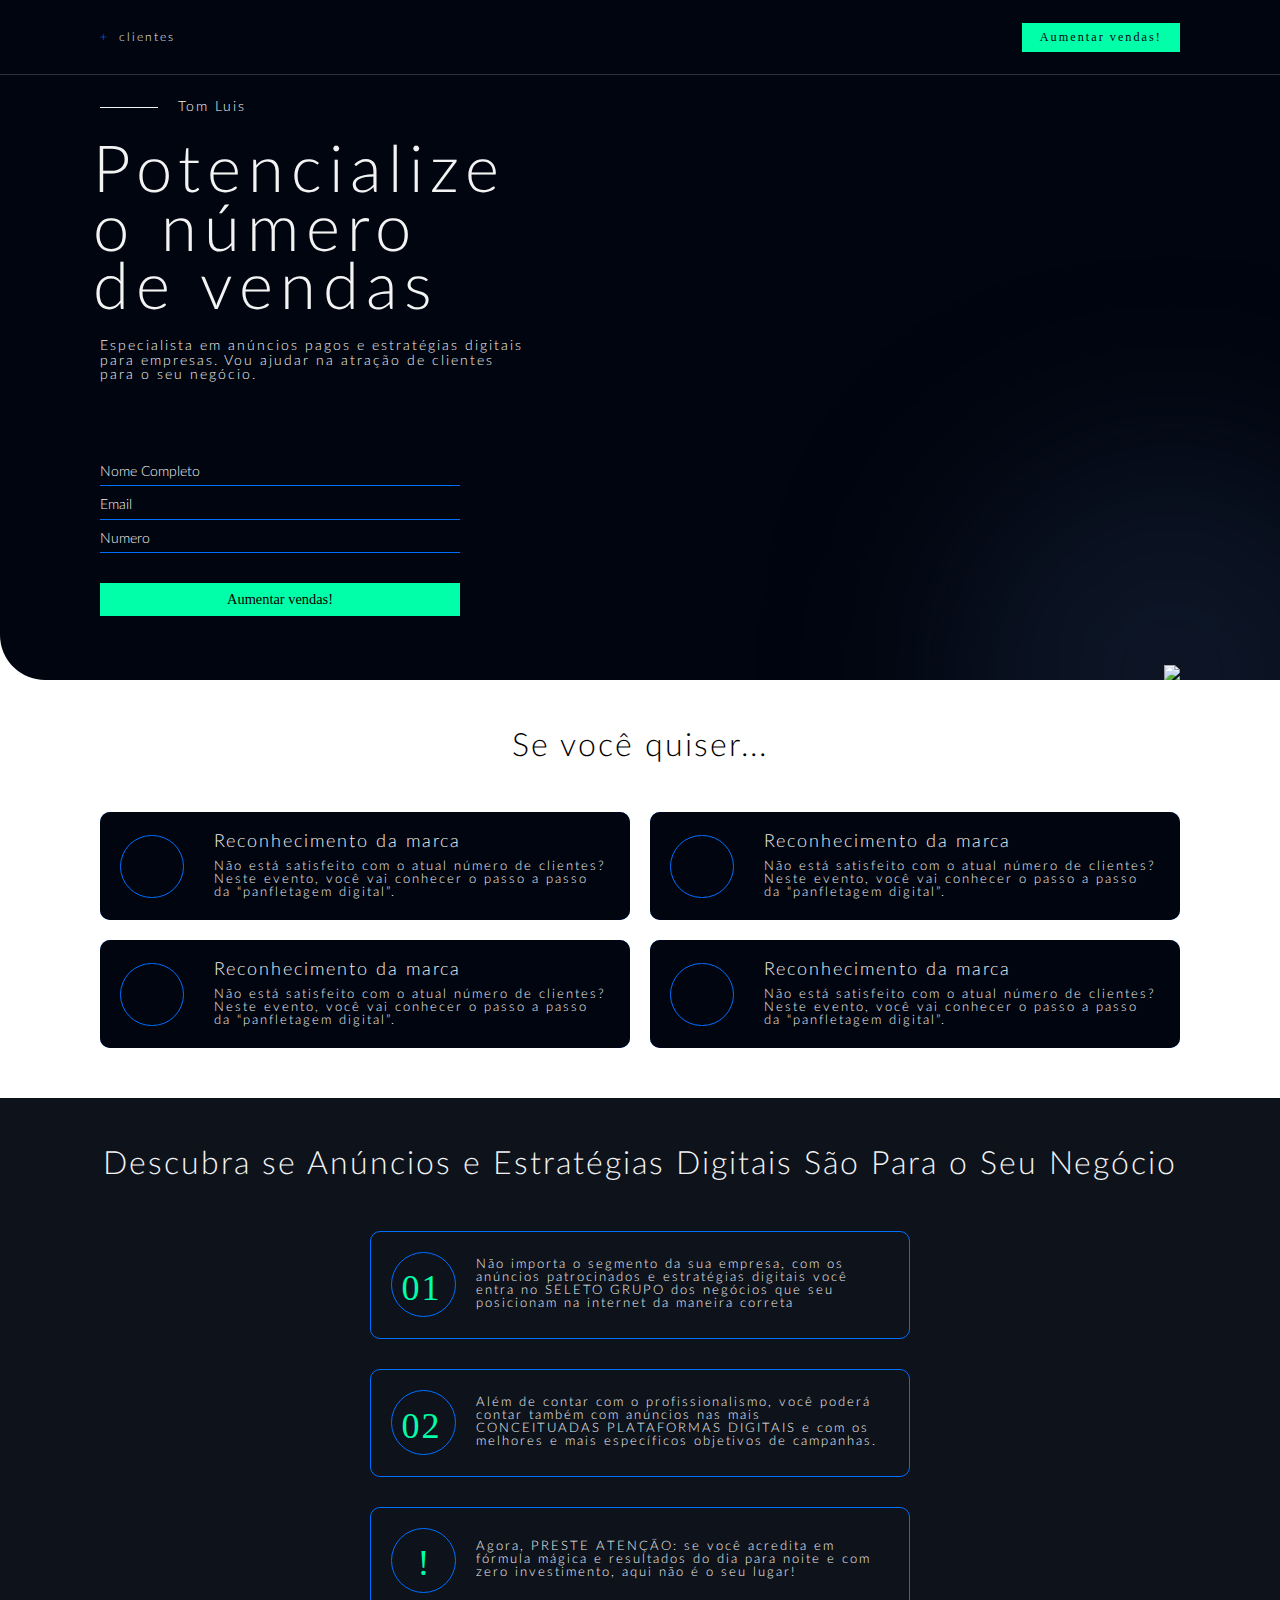
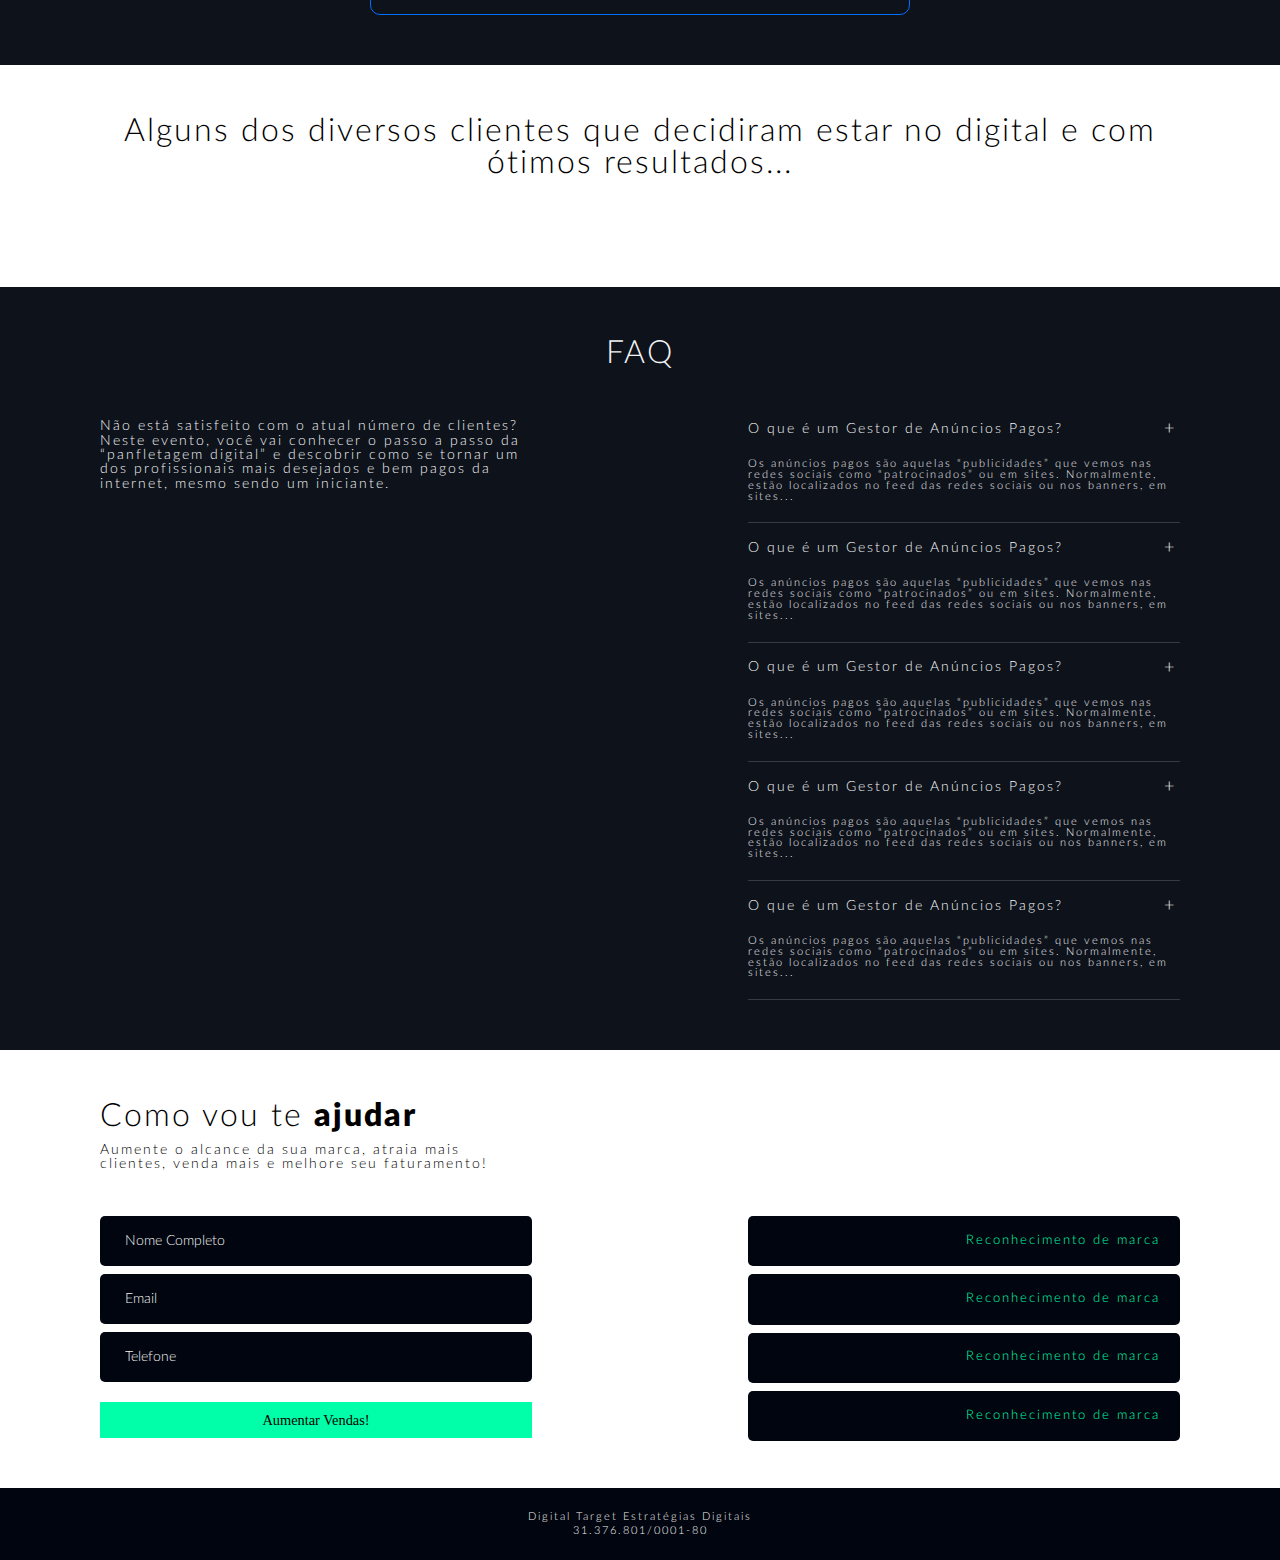
==== commit a36a2d96: "Finalização responsividade" ====
--- a/index.html
+++ b/index.html
@@ -237,44 +237,47 @@
             </section>
 
             <section id="formulario" class="formulario">
-                <form action="formulario.php" method="post" class="formulario__form">
-                    <h2 class="formulario__form__titulo">Como vou te <span class="formulario__form__titulo__destaque">ajudar</span></h2>
-
-                    <p class="formulario__form__descricao">Aumente o alcance da sua marca, atraia mais clientes, venda mais e melhore seu faturamento!</p>
-                    
-                    <div class="formulario__form__inputs">
-                        <input type="text"  placeholder="Nome Completo" class="formulario__form__inputs__input">
-                        <input type="email" placeholder="Email"         class="formulario__form__inputs__input">
-                        <input type="text"  placeholder="Telefone"      class="formulario__form__inputs__input">
-                    </div>
-
-                    <button type="submit" class="formulario__form__botao">Aumentar Vendas!</button>
-                </form>
-
-                <div class="formulario__informacoes-adicionais">
-                    <div class="formulario__informacoes-adicionais__informacao-adicional">
-                        <p class="formulario__informacoes-adicionais__informacao-adicional__texto">Reconhecimento de marca</p>
-                        <svg class="formulario__informacoes-adicionais__informacao-adicional__icone">
-                            <use xlink:href="assets/midias/icones/lattes.svg#lattes"></use>
-                        </svg>
-                    </div>
-                    <div class="formulario__informacoes-adicionais__informacao-adicional">
-                        <p class="formulario__informacoes-adicionais__informacao-adicional__texto">Reconhecimento de marca</p>
-                        <svg class="formulario__informacoes-adicionais__informacao-adicional__icone">
-                            <use xlink:href="assets/midias/icones/lattes.svg#lattes"></use>
-                        </svg>
-                    </div>
-                    <div class="formulario__informacoes-adicionais__informacao-adicional">
-                        <p class="formulario__informacoes-adicionais__informacao-adicional__texto">Reconhecimento de marca</p>
-                        <svg class="formulario__informacoes-adicionais__informacao-adicional__icone">
-                            <use xlink:href="assets/midias/icones/lattes.svg#lattes"></use>
-                        </svg>
-                    </div>
-                    <div class="formulario__informacoes-adicionais__informacao-adicional">
-                        <p class="formulario__informacoes-adicionais__informacao-adicional__texto">Reconhecimento de marca</p>
-                        <svg class="formulario__informacoes-adicionais__informacao-adicional__icone">
-                            <use xlink:href="assets/midias/icones/lattes.svg#lattes"></use>
-                        </svg>
+                <h2 class="formulario__titulo">Como vou te <span class="formulario__titulo__destaque">ajudar</span></h2>
+                <div class="formulario__conteudo">
+                    <form action="formulario.php" method="post" class="formulario__conteudo__form">
+                        <h2 class="formulario__conteudo__form__titulo">Como vou te <span class="formulario__conteudo__form__titulo__destaque">ajudar</span></h2>
+    
+                        <p class="formulario__conteudo__form__descricao">Aumente o alcance da sua marca, atraia mais clientes, venda mais e melhore seu faturamento!</p>
+                        
+                        <div class="formulario__conteudo__form__inputs">
+                            <input type="text"  placeholder="Nome Completo" class="formulario__conteudo__form__inputs__input">
+                            <input type="email" placeholder="Email"         class="formulario__conteudo__form__inputs__input">
+                            <input type="text"  placeholder="Telefone"      class="formulario__conteudo__form__inputs__input">
+                        </div>
+    
+                        <button type="submit" class="formulario__conteudo__form__botao">Aumentar Vendas!</button>
+                    </form>
+    
+                    <div class="formulario__conteudo__informacoes-adicionais">
+                        <div class="formulario__conteudo__informacoes-adicionais__informacao-adicional">
+                            <p class="formulario__conteudo__informacoes-adicionais__informacao-adicional__texto">Reconhecimento de marca</p>
+                            <svg class="formulario__conteudo__informacoes-adicionais__informacao-adicional__icone">
+                                <use xlink:href="assets/midias/icones/lattes.svg#lattes"></use>
+                            </svg>
+                        </div>
+                        <div class="formulario__conteudo__informacoes-adicionais__informacao-adicional">
+                            <p class="formulario__conteudo__informacoes-adicionais__informacao-adicional__texto">Reconhecimento de marca</p>
+                            <svg class="formulario__conteudo__informacoes-adicionais__informacao-adicional__icone">
+                                <use xlink:href="assets/midias/icones/lattes.svg#lattes"></use>
+                            </svg>
+                        </div>
+                        <div class="formulario__conteudo__informacoes-adicionais__informacao-adicional">
+                            <p class="formulario__conteudo__informacoes-adicionais__informacao-adicional__texto">Reconhecimento de marca</p>
+                            <svg class="formulario__conteudo__informacoes-adicionais__informacao-adicional__icone">
+                                <use xlink:href="assets/midias/icones/lattes.svg#lattes"></use>
+                            </svg>
+                        </div>
+                        <div class="formulario__conteudo__informacoes-adicionais__informacao-adicional">
+                            <p class="formulario__conteudo__informacoes-adicionais__informacao-adicional__texto">Reconhecimento de marca</p>
+                            <svg class="formulario__conteudo__informacoes-adicionais__informacao-adicional__icone">
+                                <use xlink:href="assets/midias/icones/lattes.svg#lattes"></use>
+                            </svg>
+                        </div>
                     </div>
                 </div>
             </section>
--- a/assets/scss/landing-page.css
+++ b/assets/scss/landing-page.css
@@ -387,19 +387,19 @@
 }
 
 @font-face {
-  src: url("/assets/midias/fontes/lato/Lato-Light.woff");
+  src: url("../midias/fontes/lato/Lato-Light.ttf");
   font-family: "Lato Light";
 }
 @font-face {
-  src: url("/assets/midias/fontes/lato/Lato-Regular.woff");
+  src: url("../midias/fontes/lato/Lato-Regular.ttf");
   font-family: "Lato Regular";
 }
 @font-face {
-  src: url("/assets/midias/fontes/lato/Lato-Bold.woff");
+  src: url("../midias/fontes/lato/Lato-Bold.ttf");
   font-family: "Lato Bold";
 }
 @font-face {
-  src: url("/assets/midias/fontes/lato/Lato-Black.woff");
+  src: url("../midias/fontes/lato/Lato-Black.ttf");
   font-family: "Lato Black";
 }
 html {
@@ -497,13 +497,16 @@
   .header {
     min-height: 790px;
   }
+  .header__conteudo__informacoes__informacoes-principais {
+    margin-bottom: 30px !important;
+  }
   .header__conteudo__container-imagem__imagem {
     width: 40rem !important;
   }
 }
 @media only screen and (max-width: 425px) {
   .header {
-    min-height: 900px;
+    min-height: 760px;
   }
 }
 .header__menu-fixo {
@@ -611,6 +614,17 @@
   letter-spacing: 7px;
   transform: translate(-7px);
 }
+@media only screen and (max-width: 1150px) {
+  .header__conteudo__informacoes__informacoes-principais__titulo {
+    transform: translate(0px);
+  }
+}
+@media only screen and (max-width: 490px) {
+  .header__conteudo__informacoes__informacoes-principais__titulo {
+    font-size: 3.8rem !important;
+    margin-bottom: 10px;
+  }
+}
 .header__conteudo__informacoes__informacoes-principais__descricao {
   font-size: 2rem;
 }
@@ -678,7 +692,7 @@
 .header__conteudo__container-imagem {
   position: absolute;
   right: var(--distancia-horizontal);
-  bottom: 0;
+  bottom: -1px;
 }
 .header__conteudo__container-imagem__imagem {
   width: 70rem;
@@ -701,9 +715,6 @@
   filter: blur(90px);
 }
 @media only screen and (max-width: 1150px) {
-  .header {
-    height: 90vh;
-  }
   .header__conteudo {
     display: flex;
     flex-direction: column;
@@ -788,6 +799,7 @@
 }
 @media only screen and (max-width: 1150px) {
   .beneficios__cards__card {
+    height: 20rem;
     width: 100%;
   }
   .beneficios__cards__card:nth-of-type(3) {
@@ -828,6 +840,15 @@
   display: block;
   margin-bottom: 10px;
 }
+@media only screen and (max-width: 1150px) {
+  .beneficios__cards__card__frente__informacoes__titulo {
+    width: 100%;
+    font-size: 2rem;
+  }
+  .beneficios__cards__card__frente__informacoes__titulo:nth-of-type(3) {
+    margin-bottom: 15px;
+  }
+}
 .beneficios__cards__card__frente__informacoes__descricao {
   font-size: 1.8rem;
 }
@@ -910,7 +931,8 @@
   border: 1px solid var(--cor-terciaria);
   border-radius: 10px;
   margin: 0 auto;
-  padding: 20px;
+  padding: 0 20px;
+  height: 15rem;
   width: 50%;
   transition: var(--transition-1);
 }
@@ -922,7 +944,11 @@
 }
 @media only screen and (max-width: 1150px) {
   .apontamentos__conteudo__cards__card {
+    height: 20rem;
     width: 100%;
+  }
+  .apontamentos__conteudo__cards__card__container-numero__numero {
+    transform: translate(0px, 0px) !important;
   }
 }
 .apontamentos__conteudo__cards__card__container-numero {
@@ -1027,6 +1053,23 @@
   align-items: flex-start;
   flex-wrap: nowrap;
 }
+@media only screen and (max-width: 1150px) {
+  .faq__conteudo {
+    display: flex;
+    flex-direction: column;
+    justify-content: flex-start;
+    align-items: center;
+    flex-wrap: nowrap;
+    width: 100%;
+  }
+  .faq__conteudo__descricao {
+    width: 100% !important;
+    margin-bottom: var(--distancia-vertical);
+  }
+  .faq__conteudo__perguntas-respostas {
+    width: 100% !important;
+  }
+}
 .faq__conteudo__descricao {
   color: var(--cor-fundo);
   font-size: 2rem;
@@ -1089,28 +1132,78 @@
 }
 
 .formulario {
+  padding: 0 var(--distancia-horizontal);
+}
+.formulario__titulo {
+  margin-bottom: var(--distancia-vertical);
+  display: none;
+}
+@media only screen and (max-width: 850px) {
+  .formulario__titulo {
+    display: block;
+  }
+}
+.formulario__titulo__destaque {
+  font-family: "Lato Black";
+}
+.formulario__conteudo {
   display: flex;
   flex-direction: row;
   justify-content: space-between;
   align-items: flex-end;
   flex-wrap: nowrap;
-  padding: 0 var(--distancia-horizontal);
-}
-.formulario__form {
+}
+@media only screen and (max-width: 850px) {
+  .formulario__conteudo {
+    display: flex;
+    flex-direction: column-reverse;
+    justify-content: space-between;
+    align-items: flex-end;
+    flex-wrap: nowrap;
+    width: 100%;
+  }
+  .formulario__conteudo__form {
+    width: 100% !important;
+  }
+  .formulario__conteudo__form__titulo {
+    display: none;
+  }
+  .formulario__conteudo__form__descricao {
+    display: none;
+  }
+  .formulario__conteudo__informacoes-adicionais {
+    display: flex;
+    flex-direction: row !important;
+    justify-content: space-between !important;
+    align-items: center;
+    flex-wrap: wrap !important;
+    width: 100% !important;
+    margin-bottom: calc(var(--distancia-vertical) / 2);
+  }
+  .formulario__conteudo__informacoes-adicionais__informacao-adicional {
+    width: 49.5% !important;
+  }
+}
+@media only screen and (max-width: 850px) and (max-width: 650px) {
+  .formulario__conteudo__informacoes-adicionais__informacao-adicional {
+    width: 100% !important;
+  }
+}
+.formulario__conteudo__form {
   width: 40%;
 }
-.formulario__form__titulo {
+.formulario__conteudo__form__titulo {
   text-align: left;
   margin-bottom: 10px;
 }
-.formulario__form__titulo__destaque {
+.formulario__conteudo__form__titulo__destaque {
   font-family: "Lato Black";
 }
-.formulario__form__descricao {
+.formulario__conteudo__form__descricao {
   font-size: 2rem;
   margin-bottom: 45px;
 }
-.formulario__form__inputs {
+.formulario__conteudo__form__inputs {
   display: flex;
   flex-direction: column;
   justify-content: flex-start;
@@ -1119,7 +1212,7 @@
   width: 100%;
   margin-bottom: 20px;
 }
-.formulario__form__inputs__input {
+.formulario__conteudo__form__inputs__input {
   background-color: var(--cor-principal);
   border: none;
   border-radius: 5px;
@@ -1129,19 +1222,19 @@
   height: 3rem;
   width: 100%;
 }
-.formulario__form__inputs__input::-moz-placeholder {
-  color: var(--cor-fundo);
-}
-.formulario__form__inputs__input:-ms-input-placeholder {
-  color: var(--cor-fundo);
-}
-.formulario__form__inputs__input::placeholder {
-  color: var(--cor-fundo);
-}
-.formulario__form__inputs__input:not(:last-of-type) {
+.formulario__conteudo__form__inputs__input::-moz-placeholder {
+  color: var(--cor-fundo);
+}
+.formulario__conteudo__form__inputs__input:-ms-input-placeholder {
+  color: var(--cor-fundo);
+}
+.formulario__conteudo__form__inputs__input::placeholder {
+  color: var(--cor-fundo);
+}
+.formulario__conteudo__form__inputs__input:not(:last-of-type) {
   margin-bottom: 8px;
 }
-.formulario__form__botao {
+.formulario__conteudo__form__botao {
   background-color: var(--cor-secundaria);
   border: none;
   cursor: pointer;
@@ -1150,7 +1243,7 @@
   height: 5rem;
   width: 100%;
 }
-.formulario__informacoes-adicionais {
+.formulario__conteudo__informacoes-adicionais {
   display: flex;
   flex-direction: column;
   justify-content: flex-start;
@@ -1159,7 +1252,7 @@
   width: 40%;
   transform: translateY(3px);
 }
-.formulario__informacoes-adicionais__informacao-adicional {
+.formulario__conteudo__informacoes-adicionais__informacao-adicional {
   display: flex;
   flex-direction: row-reverse;
   justify-content: space-between;
@@ -1169,16 +1262,16 @@
   border-radius: 5px;
   height: 7rem;
   width: 100%;
-  padding: 0 var(--distancia-horizontal);
-}
-.formulario__informacoes-adicionais__informacao-adicional:not(:last-of-type) {
+  padding: 0 20px;
+}
+.formulario__conteudo__informacoes-adicionais__informacao-adicional:not(:last-of-type) {
   margin-bottom: 8px;
 }
-.formulario__informacoes-adicionais__informacao-adicional__texto {
+.formulario__conteudo__informacoes-adicionais__informacao-adicional__texto {
   color: var(--cor-secundaria);
   font-size: 1.8rem;
 }
-.formulario__informacoes-adicionais__informacao-adicional__icone {
+.formulario__conteudo__informacoes-adicionais__informacao-adicional__icone {
   fill: var(--cor-secundaria);
   height: 3rem;
   width: 3rem;
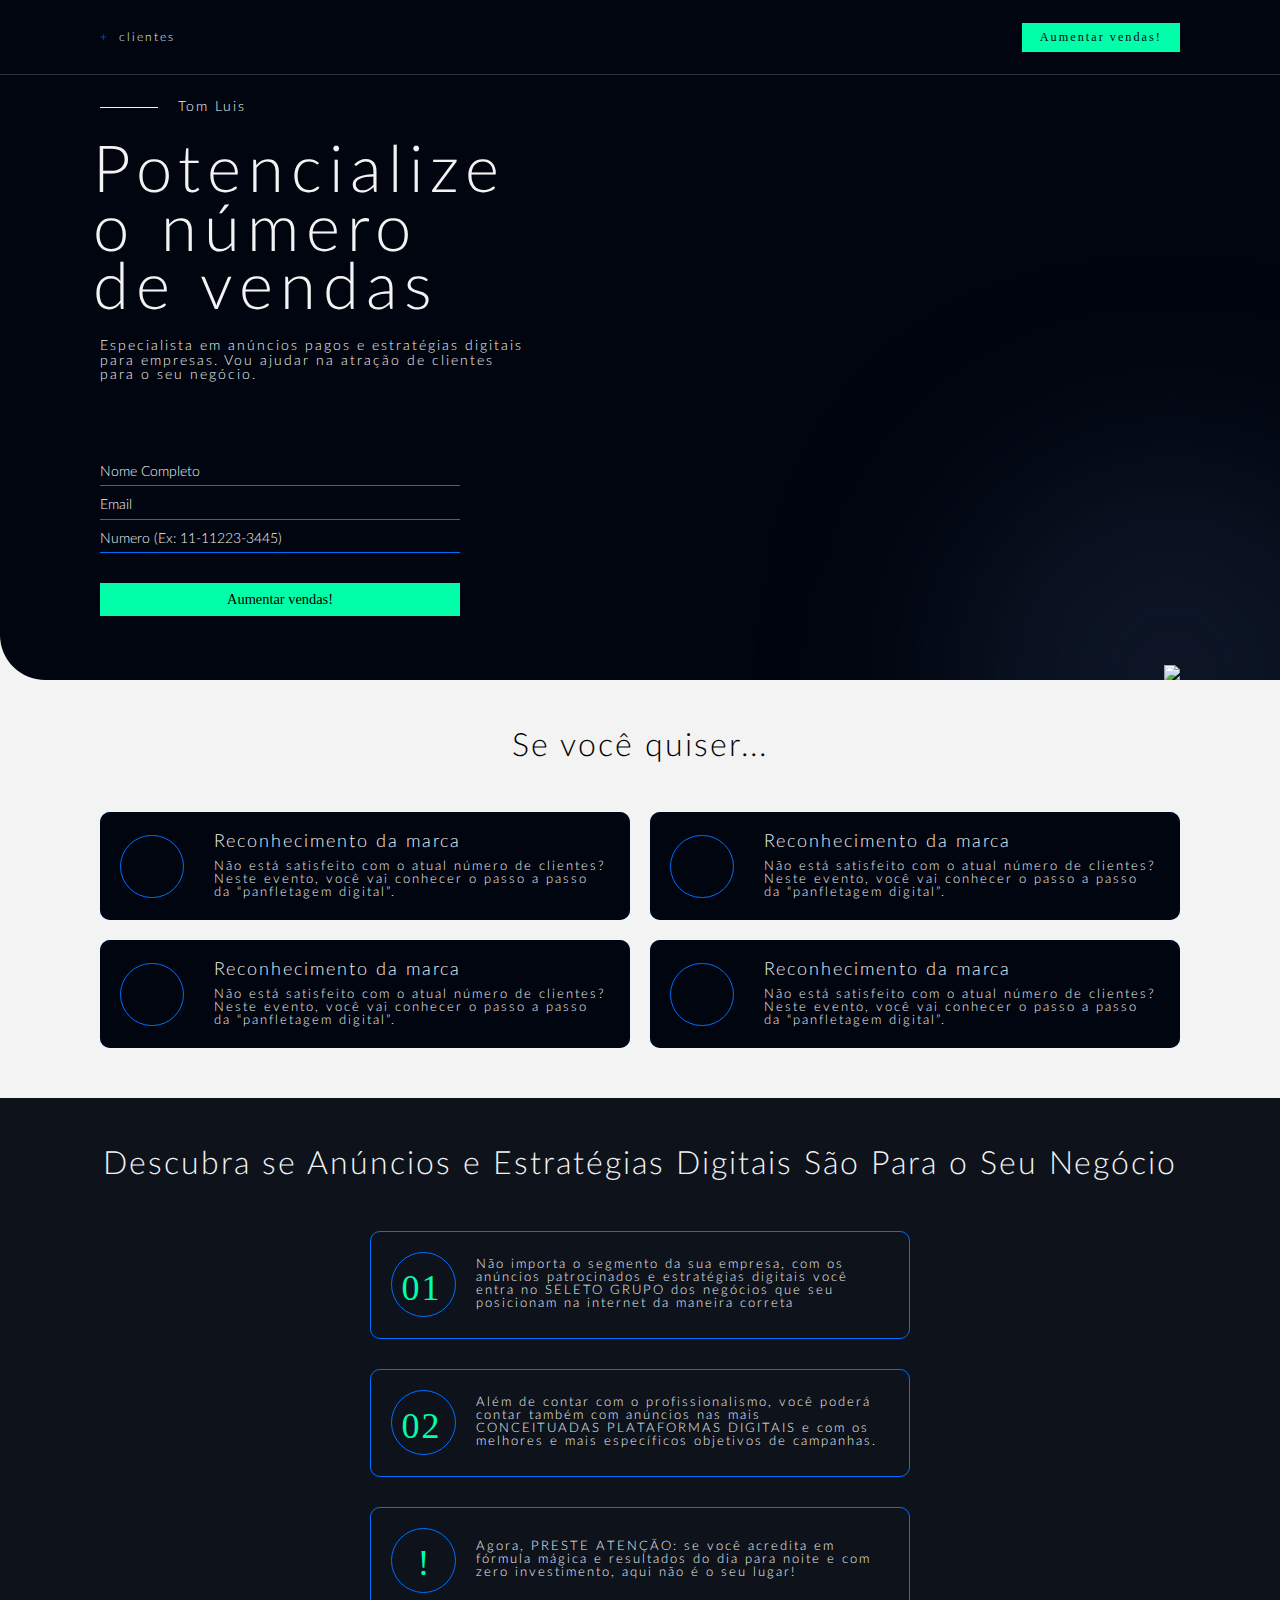
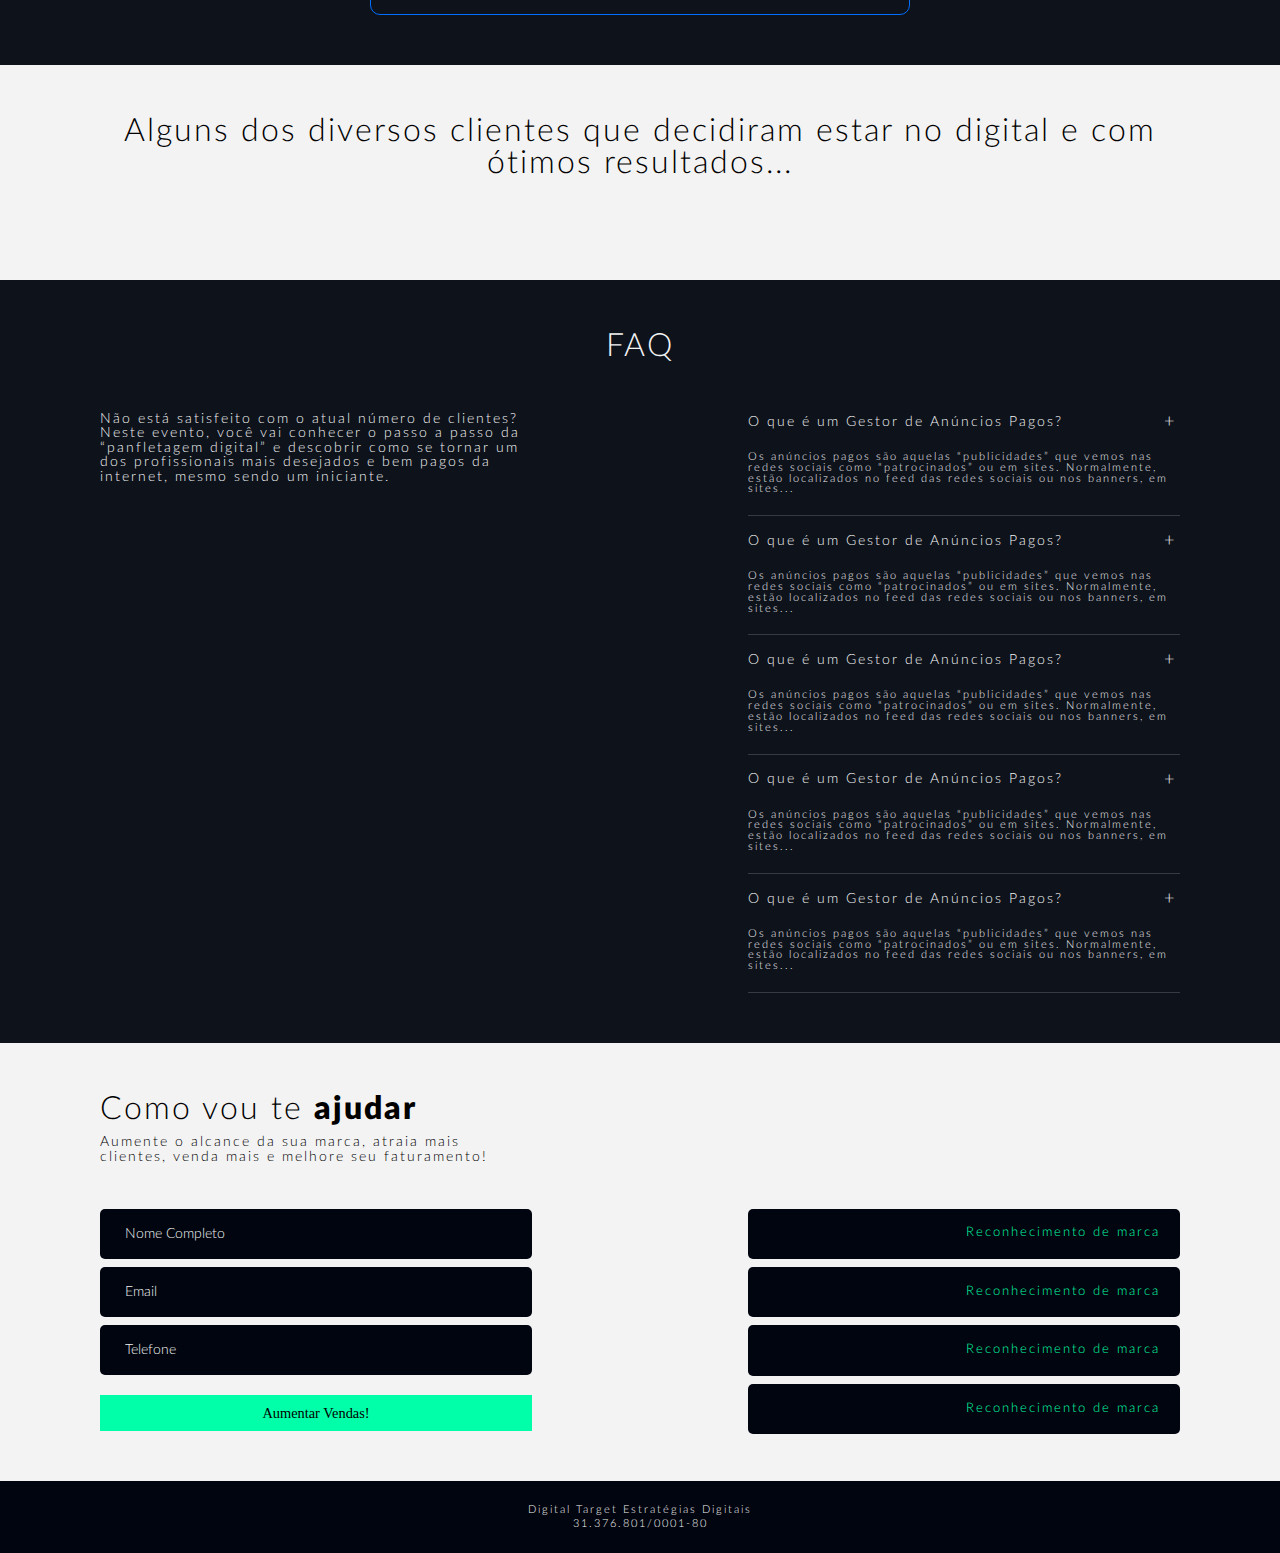
==== commit d2a543ae: "Implementação validação formulário 1" ====
--- a/index.html
+++ b/index.html
@@ -15,7 +15,7 @@
                 <div id="menu" class="header__menu-fixo">
                     <div class="header__menu-fixo__carrossel">
                         <span class="header__menu-fixo__carrossel__simbolo-mais">+</span>
-                        <span id="corrosselInformacoes" class="header__menu-fixo__carrossel__informacao">clientes</span>
+                        <span id="carrossel" class="header__menu-fixo__carrossel__informacao">clientes</span>
                     </div>
                     <a href="#formulario" class="header__menu-fixo__botao">Aumentar vendas!</a>
                 </div>
@@ -36,7 +36,7 @@
                             <div class="header__conteudo__informacoes__formulario__inputs">
                                 <input type="text"  name="nome"     placeholder="Nome Completo" class="header__conteudo__informacoes__formulario__inputs__input">
                                 <input type="email" name="email"    placeholder="Email"         class="header__conteudo__informacoes__formulario__inputs__input">
-                                <input type="text"  name="numero"   placeholder="Numero"        class="header__conteudo__informacoes__formulario__inputs__input">
+                                <input type="text"  name="numero"   placeholder="Numero (Ex: 11-11223-3445)"        class="header__conteudo__informacoes__formulario__inputs__input">
                             </div>
                             <input type="submit" value="Aumentar vendas!" class="header__conteudo__informacoes__formulario__botao">
                         </form>
@@ -292,5 +292,7 @@
 
         <script src="assets/js/menu.js"></script>
         <script src="assets/js/faq.js"></script>
+        <script src="assets/js/carrossel.js"></script>
+        <script src="assets/js/validacaoForm1.js"></script>
     </body>
 </html--- a/assets/scss/landing-page.css
+++ b/assets/scss/landing-page.css
@@ -406,6 +406,7 @@
   font-size: 62.5%;
   font-family: "Lato Light", "Segoe UI", Arial, Helvetica, sans-serif;
   letter-spacing: 2px;
+  line-height: 1.5;
   transition: var(--transition-1);
 }
 @media only screen and (max-width: 1800px) {
@@ -428,7 +429,11 @@
     font-size: 45%;
   }
 }
-
+@media only screen and (max-width: 400px) {
+  html {
+    font-size: 38%;
+  }
+}
 * {
   box-sizing: inherit;
 }
@@ -438,7 +443,13 @@
 }
 
 body {
+  background-color: #6a6a6a;
   box-sizing: border-box;
+  display: flex;
+  flex-direction: row;
+  justify-content: center;
+  align-items: center;
+  flex-wrap: nowrap;
 }
 body::-webkit-scrollbar {
   width: 4px;
@@ -455,6 +466,21 @@
   font-size: 4.5rem;
   margin-bottom: var(--distancia-vertical);
   text-align: center;
+}
+
+.icon {
+  display: inline-block;
+  height: 2rem;
+  width: 2rem;
+  stroke-width: 0;
+  color: var(--color-secondary);
+  stroke: currentColor;
+  fill: var(--color-secondary);
+}
+
+.landing-page {
+  background-color: var(--cor-fundo);
+  max-width: 1920px;
 }
 
 .header {
@@ -519,15 +545,16 @@
   flex: none;
   height: calc(var(--distancia-vertical) * 1.5);
   width: 100%;
+  max-width: 1920px;
   position: fixed;
-  left: 0;
+  left: 50%;
   padding: 0 var(--distancia-horizontal);
-  transform: translateY(0%);
+  transform: translateY(0%) translateX(-50%);
   transition: transform var(--transition-1), opacity var(--transition-1);
   z-index: 100;
 }
 .header__menu-fixo.hide {
-  transform: translateY(-30%);
+  transform: translateY(-30%) translateX(-50%);
   opacity: 0;
 }
 .header__menu-fixo::before {
@@ -536,7 +563,7 @@
   position: absolute;
   bottom: 0;
   height: 1px;
-  width: calc(100% + 200px);
+  width: 100%;
   transform: translate(calc(-1 * var(--distancia-horizontal)));
 }
 .header__menu-fixo__carrossel {
@@ -650,10 +677,12 @@
   border: none;
   border-bottom: 1px solid var(--cor-terciaria);
   width: 100%;
+  color: var(--cor-fundo);
   font-size: 2rem;
   outline: none;
   padding-left: 0;
   padding-bottom: 5px;
+  transition: var(--transition-1);
 }
 .header__conteudo__informacoes__formulario__inputs__input:not(:last-of-type) {
   margin-bottom: 10px;
@@ -672,6 +701,9 @@
   transition: background-color 5000s ease-in-out 0s;
   font-family: "Lato Light";
   -webkit-text-fill-color: #fff !important;
+}
+.header__conteudo__informacoes__formulario__inputs__input.erro {
+  border-bottom: 1px solid red;
 }
 .header__conteudo__informacoes__formulario__botao {
   display: flex;
@@ -1032,6 +1064,11 @@
 }
 .clientes__logos__container-logo {
   width: 25%;
+  display: flex;
+  flex-direction: row;
+  justify-content: center;
+  align-items: center;
+  flex-wrap: nowrap;
 }
 .clientes__logos__container-logo__logo {
   width: 20rem;
